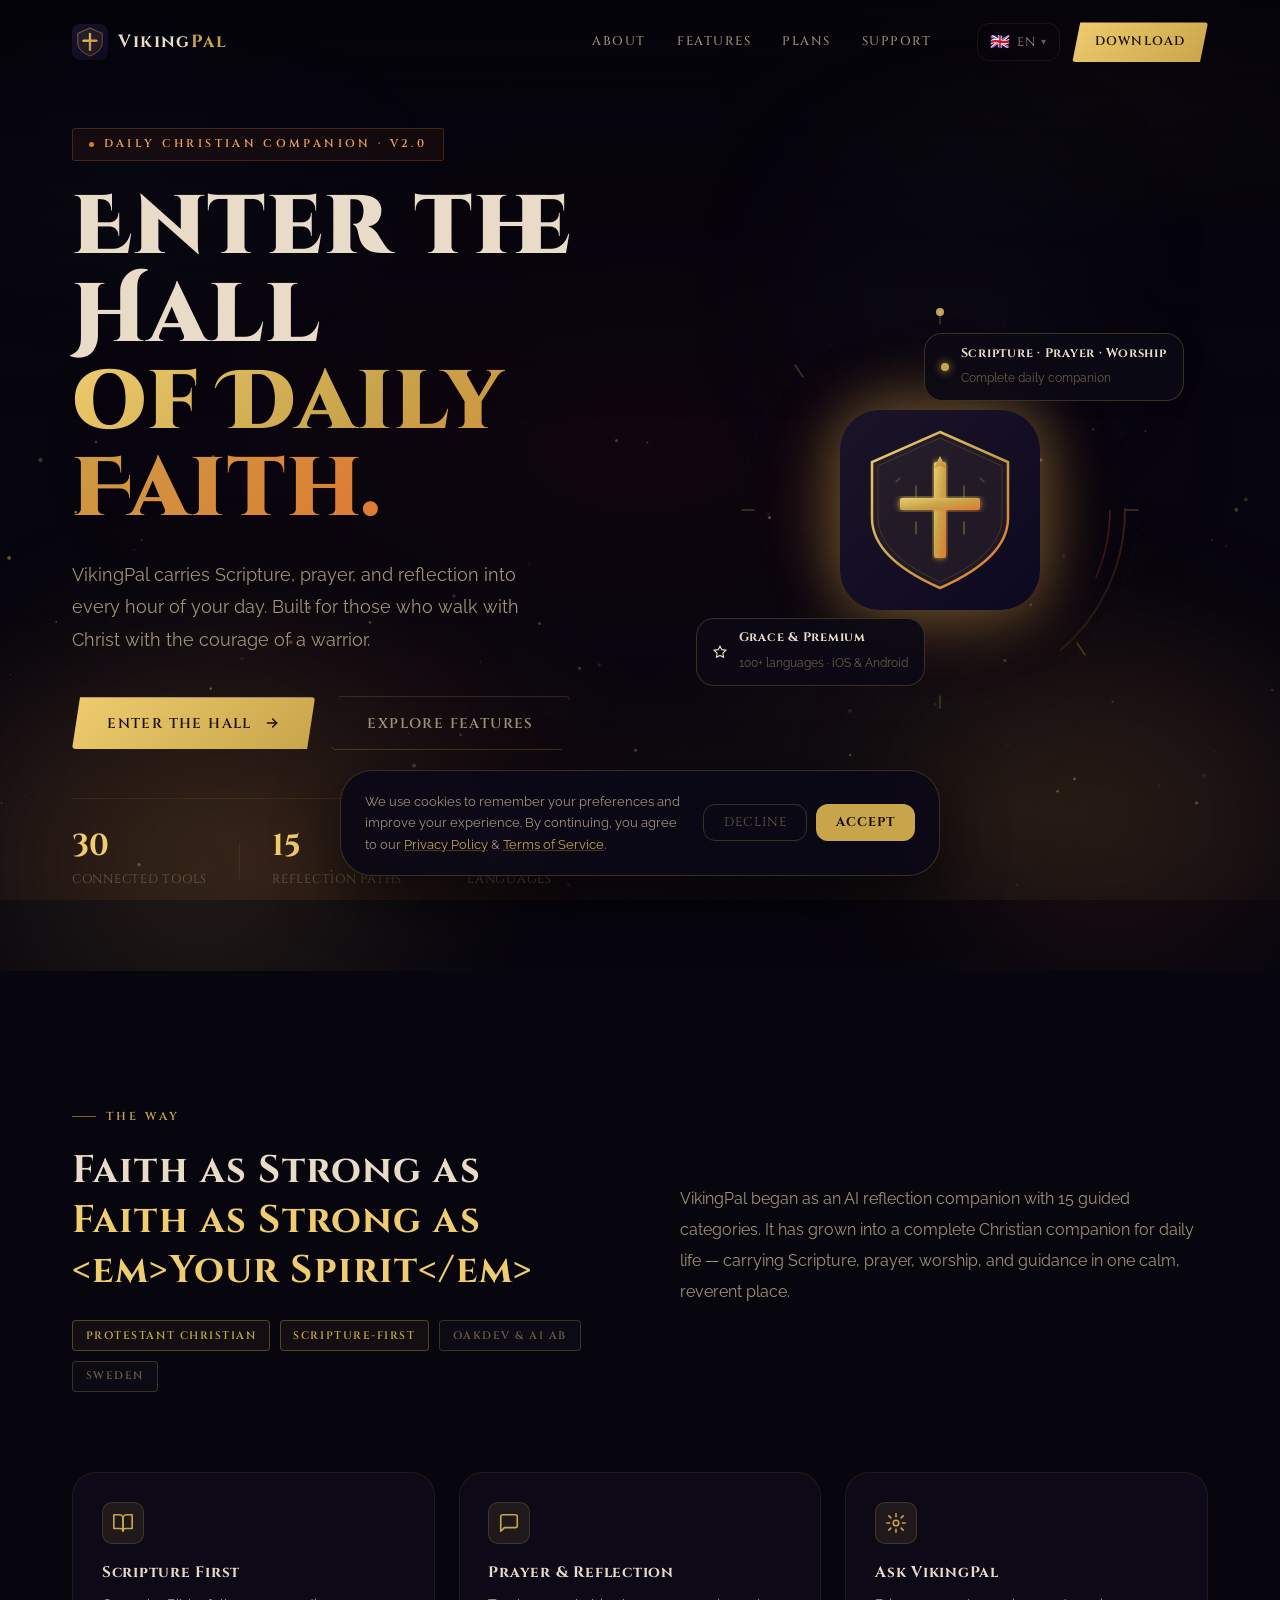
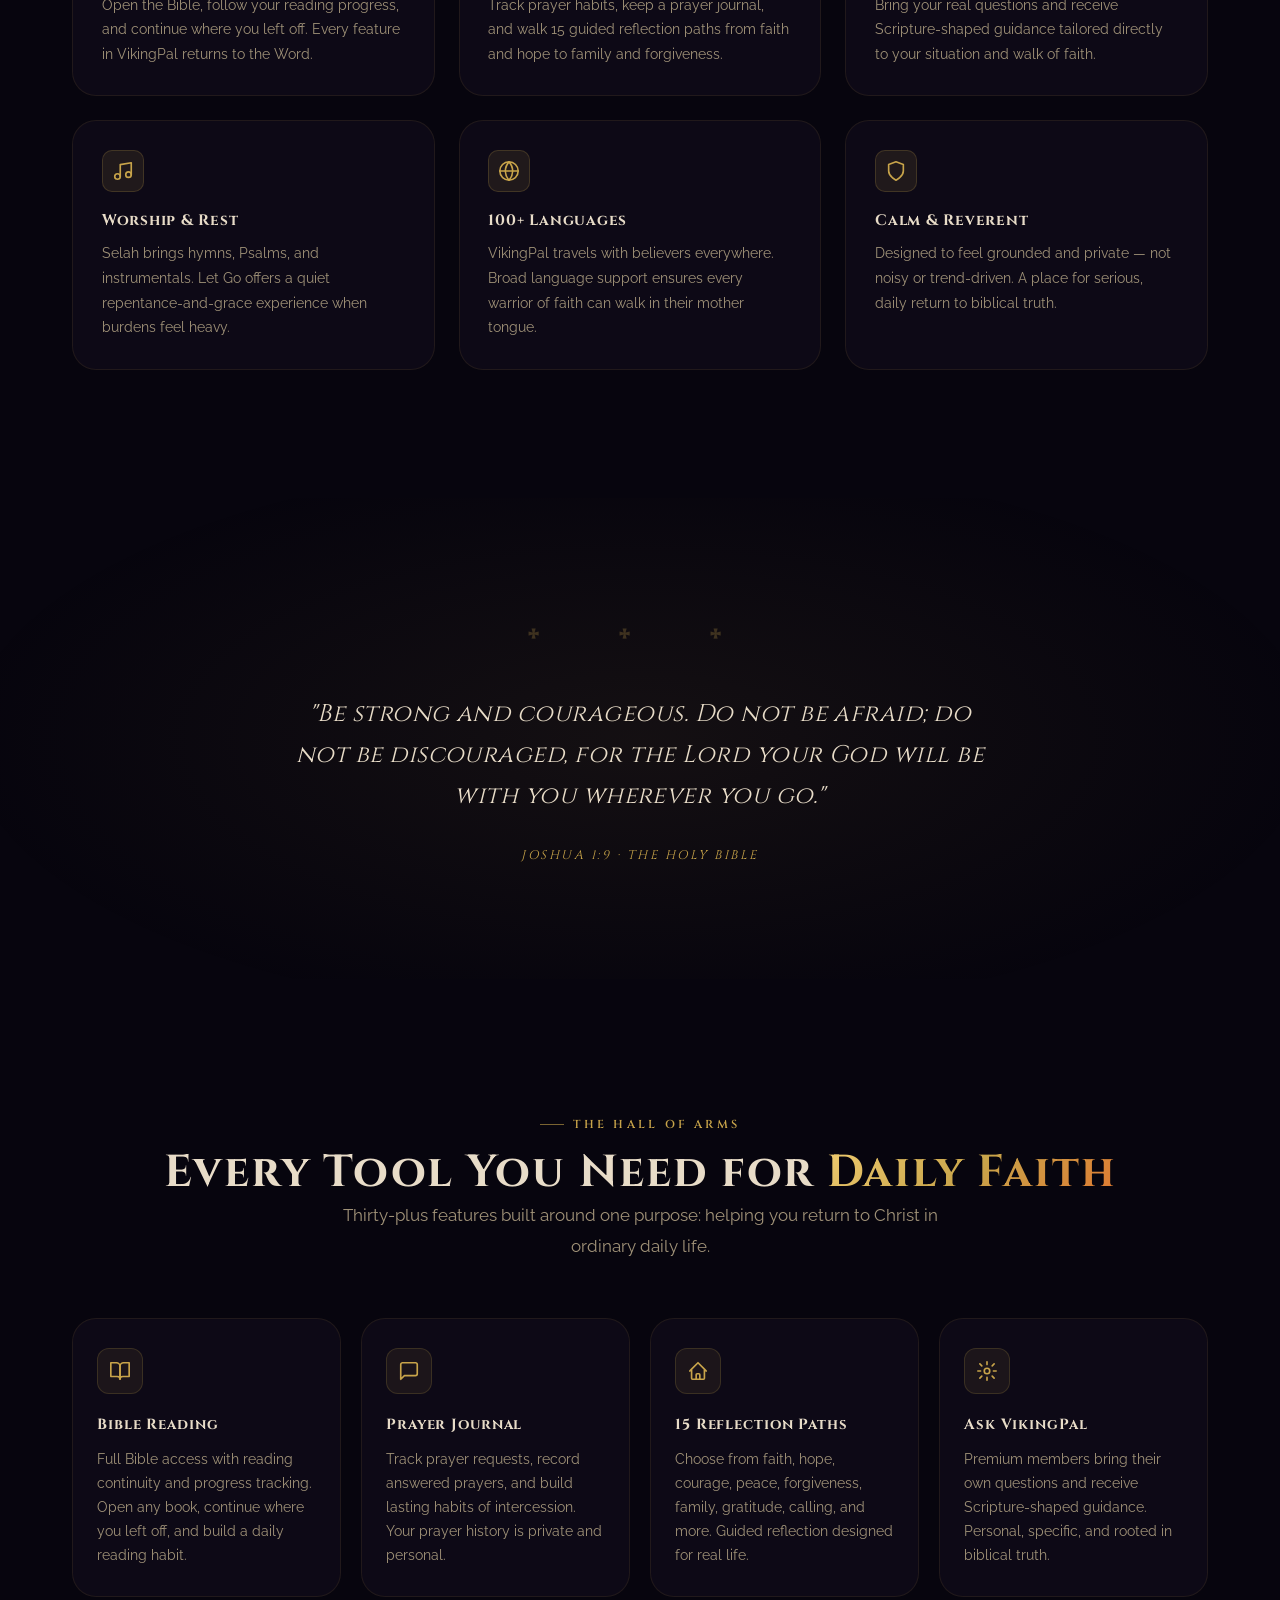
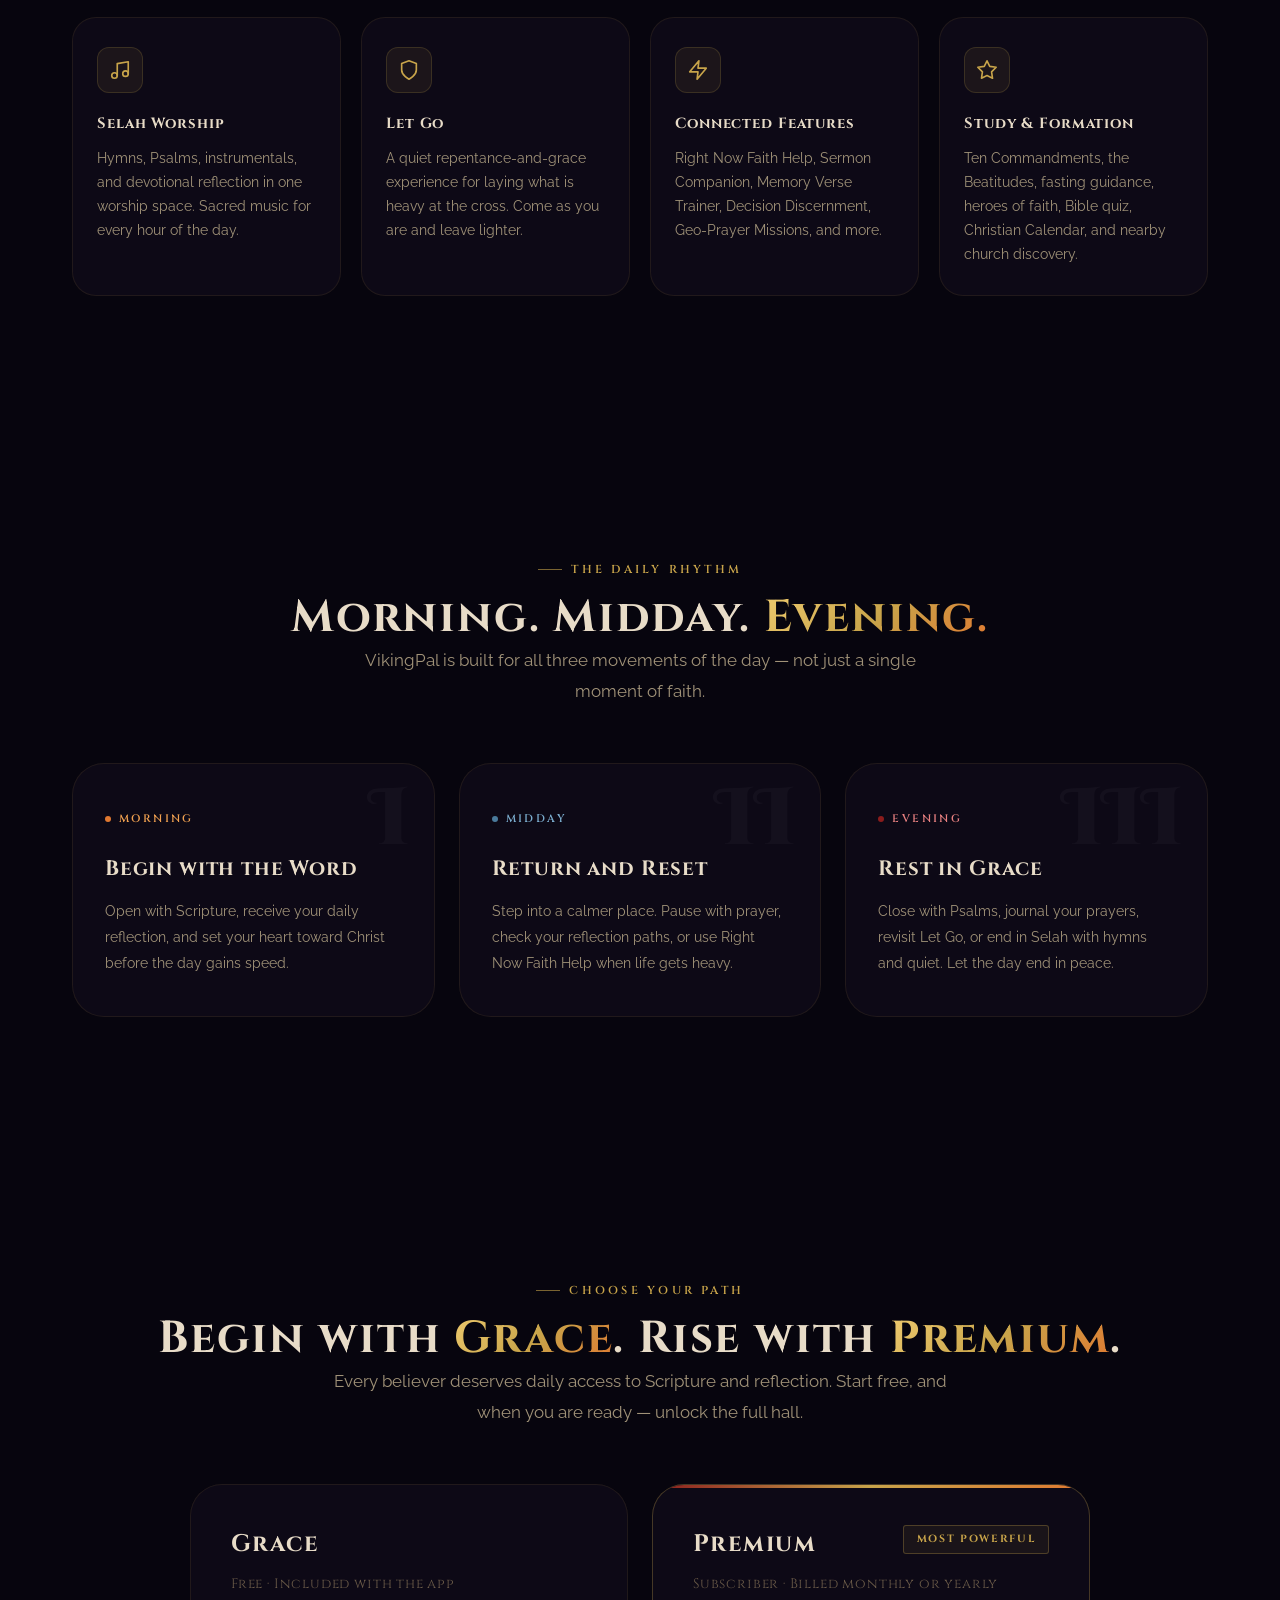
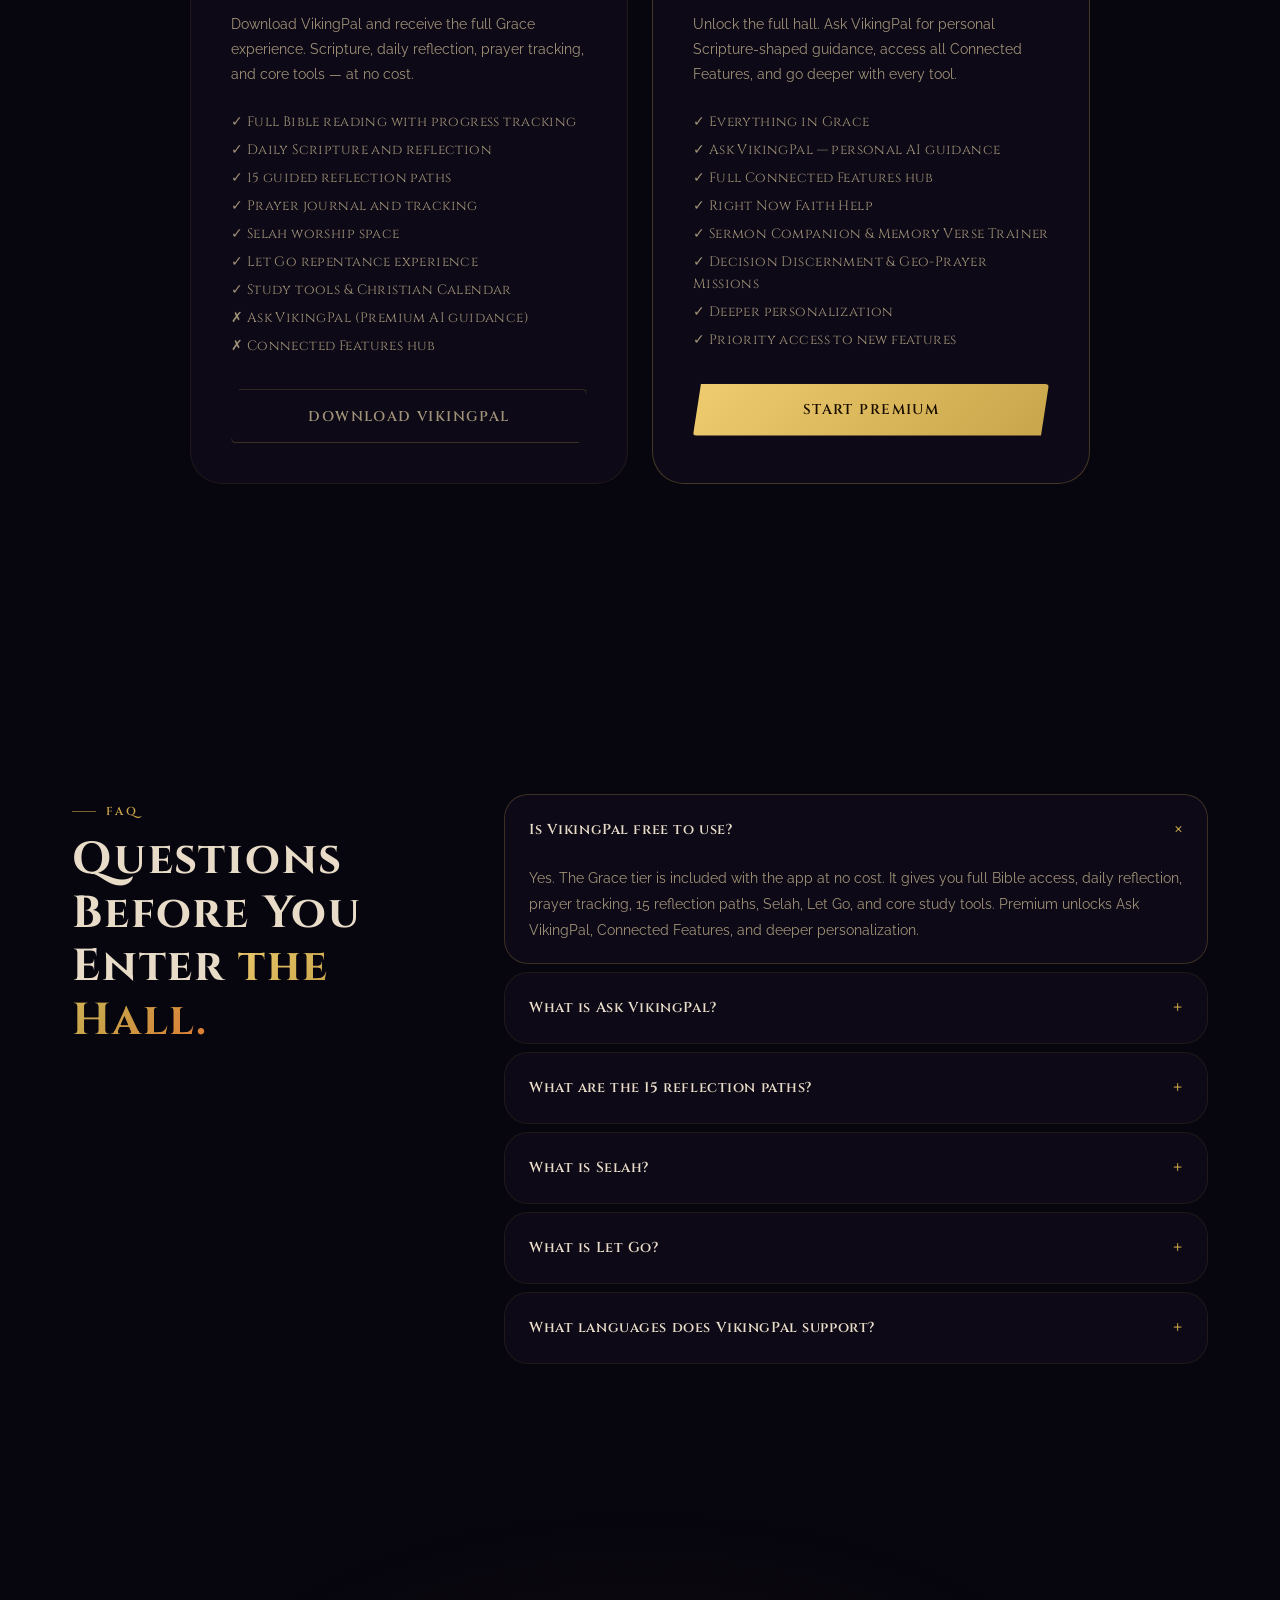
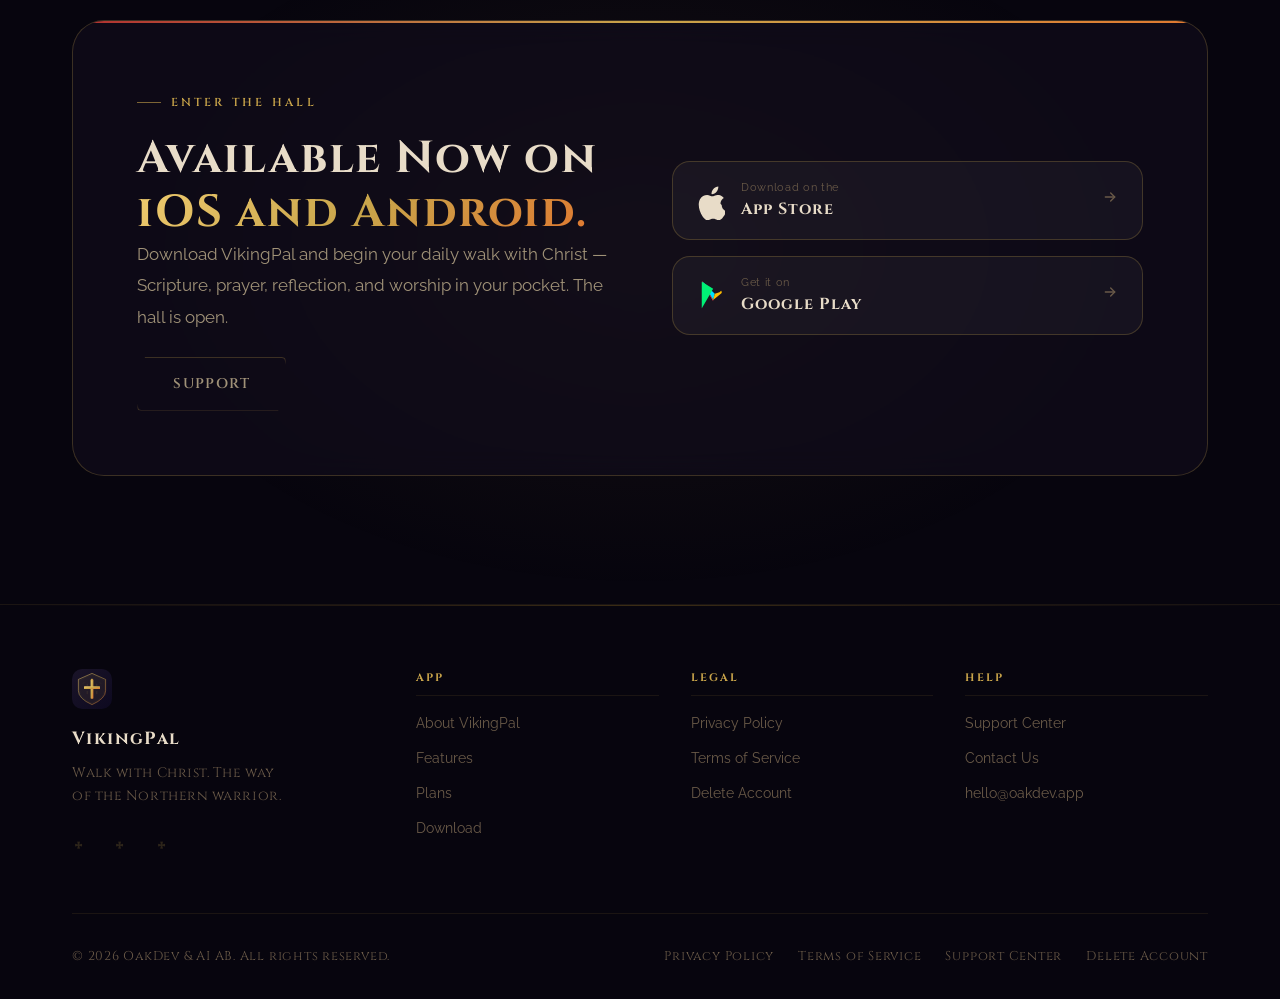
==== index.html @ b7ed5de6 "Initial VikingPal site — Norse/Valhalla Christian companion landing page Complete site with Viking/V" ====
<!DOCTYPE html>
<html lang="en">
<head>
  <meta charset="UTF-8">
  <meta name="viewport" content="width=device-width, initial-scale=1.0">
  <title>VikingPal | Daily Christian Companion</title>
  <meta name="description" content="VikingPal carries Scripture, prayer, reflection, and worship into every hour of your day. A complete Christian companion built for those who walk with Christ.">
  <meta name="theme-color" content="#07050e">
  <meta property="og:site_name" content="VikingPal">
  <meta property="og:title" content="VikingPal | Daily Christian Companion">
  <meta property="og:description" content="Enter the Hall of Daily Faith. Scripture, prayer, reflection, and worship — for every hour. Walk with Christ with the courage of a warrior.">
  <meta property="og:type" content="website">
  <meta property="og:url" content="https://vikingpal.oakdev.app/">
  <meta property="og:image" content="https://vikingpal.oakdev.app/assets/icon.svg">
  <meta name="twitter:card" content="summary_large_image">
  <meta name="twitter:title" content="VikingPal | Daily Christian Companion">
  <meta name="twitter:description" content="Enter the Hall of Daily Faith. Scripture, prayer, and warrior-strength for everyday life.">
  <link rel="canonical" href="https://vikingpal.oakdev.app/">
  <link rel="icon" type="image/svg+xml" href="/assets/icon.svg">

  <!-- Fonts -->
  <link rel="preconnect" href="https://fonts.googleapis.com">
  <link rel="preconnect" href="https://fonts.gstatic.com" crossorigin>
  <link href="https://fonts.googleapis.com/css2?family=Cinzel+Decorative:wght@400;700;900&family=Cinzel:wght@400;500;600;700&family=Raleway:wght@300;400;500;600;700&display=swap" rel="stylesheet">

  <link rel="stylesheet" href="/css/styles.css">

  <script type="application/ld+json">{"@context":"https://schema.org","@type":"MobileApplication","name":"VikingPal","url":"https://vikingpal.oakdev.app/","applicationCategory":"LifestyleApplication","operatingSystem":"iOS, Android","description":"Daily Christian companion app with Bible reading, prayer, reflection, and worship.","publisher":{"@type":"Organization","name":"OakDev & AI AB"}}</script>
</head>
<body>

  <!-- Ember canvas -->
  <canvas class="ember-canvas" id="emberCanvas" aria-hidden="true"></canvas>

  <!-- Scroll progress -->
  <div class="scroll-progress" aria-hidden="true"></div>

  <!-- ============================================================
       NAVIGATION
  ============================================================ -->
  <nav class="nav" id="nav" role="navigation" aria-label="Main">
    <div class="nav__container">
      <a href="/" class="nav__logo" aria-label="VikingPal — Home">
        <img src="/assets/icon.svg" alt="VikingPal" class="nav__logo-img">
        <span class="nav__logo-name">Viking<span>Pal</span></span>
      </a>

      <div class="nav__links" id="navLinks">
        <a href="#about"    class="nav__link" data-i18n="nav.about">About</a>
        <a href="#features" class="nav__link" data-i18n="nav.features">Features</a>
        <a href="#plans"    class="nav__link" data-i18n="nav.plans">Plans</a>
        <a href="/support"  class="nav__link" data-i18n="nav.support">Support</a>
      </div>

      <div class="nav__right">
        <!-- Language switcher (single language for now, ready to expand) -->
        <div class="nav__lang" id="langSwitcher">
          <button class="nav__lang-btn" id="langBtn" aria-haspopup="true" aria-expanded="false">
            <span class="lang-flag" id="langFlag">🇬🇧</span>
            <span class="lang-code" id="langCode">EN</span>
            <span class="lang-chevron" aria-hidden="true">▾</span>
          </button>
          <div class="nav__lang-dropdown" id="langDropdown" role="listbox" aria-label="Select language">
            <button class="nav__lang-option active" data-lang="en" role="option" aria-selected="true">
              <span class="opt-flag">🇬🇧</span>
              <span class="opt-name">English</span>
            </button>
          </div>
        </div>

        <a href="#download" class="btn btn--gold nav__cta" data-i18n="nav.download">Download</a>
        <button class="nav__hamburger" id="hamburger" aria-label="Open menu" aria-expanded="false">
          <span></span><span></span><span></span>
        </button>
      </div>
    </div>
  </nav>

  <main id="main-content">

    <!-- ═══════════════════════ HERO ═══════════════════════ -->
    <section class="hero-section" id="home">
      <div class="hero-backdrop" aria-hidden="true">
        <div class="hero-orb hero-orb--gold"></div>
        <div class="hero-orb hero-orb--ember"></div>
        <div class="hero-orb hero-orb--steel"></div>
      </div>

      <div class="container hero-grid">

        <!-- Copy -->
        <div class="hero-copy reveal">
          <div class="hero-eyebrow">
            <span class="dot" aria-hidden="true"></span>
            <span data-i18n="hero.eyebrow">Daily Christian Companion · v2.0</span>
          </div>

          <h1 class="hero-title">
            <span data-i18n="hero.title_1">Enter the Hall</span><br>
            <span class="text-gradient" data-i18n="hero.title_2">of Daily Faith.</span>
          </h1>

          <p class="hero-desc" data-i18n="hero.desc">
            VikingPal carries Scripture, prayer, and reflection into every hour of your day. Built for those who walk with Christ with the courage of a warrior.
          </p>

          <div class="hero-actions">
            <a href="#download" class="btn btn--gold">
              <span data-i18n="hero.cta_primary">Enter the Hall</span>
              <svg width="16" height="16" viewBox="0 0 24 24" fill="none" stroke="currentColor" stroke-width="2.2" stroke-linecap="round" stroke-linejoin="round" aria-hidden="true"><path d="M5 12h14"/><path d="m13 6 6 6-6 6"/></svg>
            </a>
            <a href="#features" class="btn btn--outline" data-i18n="hero.cta_secondary">Explore Features</a>
          </div>

          <div class="hero-proof">
            <div class="hero-proof-item">
              <strong data-count="30">30+</strong>
              <span data-i18n="hero.stat_features_label">Connected tools</span>
            </div>
            <div class="hero-proof-divider" aria-hidden="true"></div>
            <div class="hero-proof-item">
              <strong data-count="15">15</strong>
              <span data-i18n="hero.stat_categories_label">Reflection paths</span>
            </div>
            <div class="hero-proof-divider" aria-hidden="true"></div>
            <div class="hero-proof-item">
              <strong>100+</strong>
              <span data-i18n="hero.stat_languages_label">Languages</span>
            </div>
          </div>
        </div>

        <!-- Visual -->
        <div class="hero-visual" aria-hidden="true">
          <div class="hero-shield-wrap">
            <svg class="hero-shield-ring" viewBox="0 0 420 420">
              <defs>
                <linearGradient id="ringGold" x1="0%" y1="0%" x2="100%" y2="100%">
                  <stop offset="0%" stop-color="#f0cc70" stop-opacity="0.85"/>
                  <stop offset="50%" stop-color="#c8a44a" stop-opacity="0.45"/>
                  <stop offset="100%" stop-color="#e07830" stop-opacity="0"/>
                </linearGradient>
                <linearGradient id="ringRed" x1="100%" y1="0%" x2="0%" y2="100%">
                  <stop offset="0%" stop-color="#c84040" stop-opacity="0.7"/>
                  <stop offset="50%" stop-color="#8b1c1c" stop-opacity="0.2"/>
                  <stop offset="100%" stop-color="#8b1c1c" stop-opacity="0"/>
                </linearGradient>
              </defs>
              <!-- Outer dashed ring -->
              <circle cx="210" cy="210" r="198" fill="none" stroke="rgba(255,255,255,0.04)" stroke-width="1" stroke-dasharray="3 9"/>
              <!-- Spinning gold arc -->
              <circle cx="210" cy="210" r="185" fill="none" stroke="url(#ringGold)" stroke-width="2" stroke-dasharray="160 1000"/>
              <!-- Counter-spinning red arc -->
              <circle cx="210" cy="210" r="170" fill="none" stroke="url(#ringRed)" stroke-width="1.5" stroke-dasharray="70 1000"/>
              <!-- Rune tick marks -->
              <g stroke="rgba(200,164,74,0.30)" stroke-width="1.5" stroke-linecap="round">
                <line x1="210" y1="12" x2="210" y2="24"/>
                <line x1="408" y1="210" x2="396" y2="210"/>
                <line x1="210" y1="408" x2="210" y2="396"/>
                <line x1="12" y1="210" x2="24" y2="210"/>
                <line x1="356" y1="65" x2="348" y2="77"/>
                <line x1="355" y1="355" x2="347" y2="343"/>
                <line x1="65" y1="65" x2="73" y2="77"/>
                <line x1="65" y1="355" x2="73" y2="343"/>
              </g>
              <!-- Dot at top -->
              <circle cx="210" cy="12" r="4" fill="#f0cc70" opacity="0.8"/>
            </svg>

            <div class="hero-shield-glow" aria-hidden="true"></div>

            <!-- Central icon -->
            <img src="/assets/icon.svg" alt="VikingPal shield" class="hero-icon-svg">

            <!-- Floating tags -->
            <div class="hero-tag hero-tag--top">
              <span class="hero-tag-dot" aria-hidden="true"></span>
              <div>
                <strong>Scripture · Prayer · Worship</strong>
                <span>Complete daily companion</span>
              </div>
            </div>

            <div class="hero-tag hero-tag--bottom">
              <svg width="14" height="14" viewBox="0 0 24 24" fill="none" stroke="currentColor" stroke-width="2" stroke-linecap="round" aria-hidden="true"><path d="M12 2l3 6 7 1-5 5 1 7-6-3-6 3 1-7-5-5 7-1z"/></svg>
              <div>
                <strong>Grace &amp; Premium</strong>
                <span>100+ languages · iOS &amp; Android</span>
              </div>
            </div>
          </div>
        </div>

      </div>
    </section>

    <!-- ═══════════════════════ ABOUT ═══════════════════════ -->
    <section class="about-section" id="about">
      <div class="container">
        <div class="about-intro">
          <div class="reveal">
            <div class="eyebrow" data-i18n="about.eyebrow">The Way</div>
            <h2 class="about-tagline">
              Faith as Strong as<br>
              <em data-i18n="about.title">Your Spirit</em>
            </h2>
            <div class="about-badges">
              <span class="badge badge--gold">Protestant Christian</span>
              <span class="badge badge--gold">Scripture-first</span>
              <span class="badge">OakDev &amp; AI AB</span>
              <span class="badge">Sweden</span>
            </div>
          </div>
          <div class="reveal" data-delay="150">
            <p class="about-desc" data-i18n="about.subtitle">
              VikingPal began as an AI reflection companion with 15 guided categories. It has grown into a complete Christian companion for daily life — carrying Scripture, prayer, worship, and guidance in one calm, reverent place.
            </p>
          </div>
        </div>

        <div class="about-feature-grid">
          <div class="about-feature-card reveal" data-delay="0">
            <div class="about-feature-card__icon">
              <svg width="22" height="22" viewBox="0 0 24 24" fill="none" stroke="currentColor" stroke-width="1.8" stroke-linecap="round" stroke-linejoin="round" aria-hidden="true"><path d="M2 3h6a4 4 0 0 1 4 4v14a3 3 0 0 0-3-3H2z"/><path d="M22 3h-6a4 4 0 0 0-4 4v14a3 3 0 0 1 3-3h7z"/></svg>
            </div>
            <div class="about-feature-card__title" data-i18n="about.f1_title">Scripture First</div>
            <p class="about-feature-card__text" data-i18n="about.f1_text">Open the Bible, follow your reading progress, and continue where you left off. Every feature in VikingPal returns to the Word.</p>
          </div>

          <div class="about-feature-card reveal" data-delay="100">
            <div class="about-feature-card__icon">
              <svg width="22" height="22" viewBox="0 0 24 24" fill="none" stroke="currentColor" stroke-width="1.8" stroke-linecap="round" stroke-linejoin="round" aria-hidden="true"><path d="M21 15a2 2 0 0 1-2 2H7l-4 4V5a2 2 0 0 1 2-2h14a2 2 0 0 1 2 2z"/></svg>
            </div>
            <div class="about-feature-card__title" data-i18n="about.f2_title">Prayer &amp; Reflection</div>
            <p class="about-feature-card__text" data-i18n="about.f2_text">Track prayer habits, keep a prayer journal, and walk 15 guided reflection paths from faith and hope to family and forgiveness.</p>
          </div>

          <div class="about-feature-card reveal" data-delay="200">
            <div class="about-feature-card__icon">
              <svg width="22" height="22" viewBox="0 0 24 24" fill="none" stroke="currentColor" stroke-width="1.8" stroke-linecap="round" stroke-linejoin="round" aria-hidden="true"><circle cx="12" cy="12" r="3"/><path d="M12 2v3M12 19v3M4.22 4.22l2.12 2.12M17.66 17.66l2.12 2.12M2 12h3M19 12h3M4.22 19.78l2.12-2.12M17.66 6.34l2.12-2.12"/></svg>
            </div>
            <div class="about-feature-card__title" data-i18n="about.f3_title">Ask VikingPal</div>
            <p class="about-feature-card__text" data-i18n="about.f3_text">Bring your real questions and receive Scripture-shaped guidance tailored directly to your situation and walk of faith.</p>
          </div>

          <div class="about-feature-card reveal" data-delay="100">
            <div class="about-feature-card__icon">
              <svg width="22" height="22" viewBox="0 0 24 24" fill="none" stroke="currentColor" stroke-width="1.8" stroke-linecap="round" stroke-linejoin="round" aria-hidden="true"><path d="M9 18V5l12-2v13"/><circle cx="6" cy="18" r="3"/><circle cx="18" cy="16" r="3"/></svg>
            </div>
            <div class="about-feature-card__title" data-i18n="about.f4_title">Worship &amp; Rest</div>
            <p class="about-feature-card__text" data-i18n="about.f4_text">Selah brings hymns, Psalms, and instrumentals. Let Go offers a quiet repentance-and-grace experience when burdens feel heavy.</p>
          </div>

          <div class="about-feature-card reveal" data-delay="200">
            <div class="about-feature-card__icon">
              <svg width="22" height="22" viewBox="0 0 24 24" fill="none" stroke="currentColor" stroke-width="1.8" stroke-linecap="round" stroke-linejoin="round" aria-hidden="true"><circle cx="12" cy="12" r="10"/><line x1="2" y1="12" x2="22" y2="12"/><path d="M12 2a15.3 15.3 0 0 1 4 10 15.3 15.3 0 0 1-4 10 15.3 15.3 0 0 1-4-10 15.3 15.3 0 0 1 4-10z"/></svg>
            </div>
            <div class="about-feature-card__title" data-i18n="about.f5_title">100+ Languages</div>
            <p class="about-feature-card__text" data-i18n="about.f5_text">VikingPal travels with believers everywhere. Broad language support ensures every warrior of faith can walk in their mother tongue.</p>
          </div>

          <div class="about-feature-card reveal" data-delay="300">
            <div class="about-feature-card__icon">
              <svg width="22" height="22" viewBox="0 0 24 24" fill="none" stroke="currentColor" stroke-width="1.8" stroke-linecap="round" stroke-linejoin="round" aria-hidden="true"><path d="M12 22s8-4 8-10V5l-8-3-8 3v7c0 6 8 10 8 10z"/></svg>
            </div>
            <div class="about-feature-card__title" data-i18n="about.f6_title">Calm &amp; Reverent</div>
            <p class="about-feature-card__text" data-i18n="about.f6_text">Designed to feel grounded and private — not noisy or trend-driven. A place for serious, daily return to biblical truth.</p>
          </div>
        </div>
      </div>
    </section>

    <!-- ═══════════════════════ VERSE ═══════════════════════ -->
    <section class="verse-section" aria-label="Scripture verse">
      <div class="verse-inner reveal">
        <span class="verse-ornament" aria-hidden="true">᛭ ᛭ ᛭</span>
        <blockquote class="verse-text" data-i18n="verse.text">
          "Be strong and courageous. Do not be afraid; do not be discouraged, for the Lord your God will be with you wherever you go."
        </blockquote>
        <cite class="verse-cite" data-i18n="verse.cite">Joshua 1:9 · The Holy Bible</cite>
      </div>
    </section>

    <!-- ═══════════════════════ FEATURES ═══════════════════════ -->
    <section id="features">
      <div class="container">
        <div class="section-heading is-centered reveal">
          <div class="eyebrow" data-i18n="features.eyebrow">The Hall of Arms</div>
          <h2 class="section-title" data-i18n-html="features.title">Every Tool You Need for <em>Daily Faith</em></h2>
          <p class="section-copy" data-i18n="features.subtitle">Thirty-plus features built around one purpose: helping you return to Christ in ordinary daily life.</p>
        </div>

        <div class="feature-grid">
          <article class="feature-card reveal" data-delay="0">
            <div class="feature-icon-wrap" aria-hidden="true">
              <svg width="22" height="22" viewBox="0 0 24 24" fill="none" stroke="currentColor" stroke-width="1.8" stroke-linecap="round" stroke-linejoin="round"><path d="M2 3h6a4 4 0 0 1 4 4v14a3 3 0 0 0-3-3H2z"/><path d="M22 3h-6a4 4 0 0 0-4 4v14a3 3 0 0 1 3-3h7z"/></svg>
            </div>
            <h3 class="feature-title" data-i18n="features.bible_title">Bible Reading</h3>
            <p class="feature-copy" data-i18n="features.bible_text">Full Bible access with reading continuity and progress tracking. Open any book, continue where you left off, and build a daily reading habit.</p>
          </article>

          <article class="feature-card reveal" data-delay="100">
            <div class="feature-icon-wrap" aria-hidden="true">
              <svg width="22" height="22" viewBox="0 0 24 24" fill="none" stroke="currentColor" stroke-width="1.8" stroke-linecap="round" stroke-linejoin="round"><path d="M21 15a2 2 0 0 1-2 2H7l-4 4V5a2 2 0 0 1 2-2h14a2 2 0 0 1 2 2z"/></svg>
            </div>
            <h3 class="feature-title" data-i18n="features.prayer_title">Prayer Journal</h3>
            <p class="feature-copy" data-i18n="features.prayer_text">Track prayer requests, record answered prayers, and build lasting habits of intercession. Your prayer history is private and personal.</p>
          </article>

          <article class="feature-card reveal" data-delay="200">
            <div class="feature-icon-wrap" aria-hidden="true">
              <svg width="22" height="22" viewBox="0 0 24 24" fill="none" stroke="currentColor" stroke-width="1.8" stroke-linecap="round" stroke-linejoin="round"><path d="M3 12l2-2m0 0l7-7 7 7M5 10v10a1 1 0 001 1h3m10-11l2 2m-2-2v10a1 1 0 01-1 1h-3m-6 0a1 1 0 001-1v-4a1 1 0 011-1h2a1 1 0 011 1v4a1 1 0 001 1m-6 0h6"/></svg>
            </div>
            <h3 class="feature-title" data-i18n="features.reflection_title">15 Reflection Paths</h3>
            <p class="feature-copy" data-i18n="features.reflection_text">Choose from faith, hope, courage, peace, forgiveness, family, gratitude, calling, and more. Guided reflection designed for real life.</p>
          </article>

          <article class="feature-card reveal" data-delay="300">
            <div class="feature-icon-wrap" aria-hidden="true">
              <svg width="22" height="22" viewBox="0 0 24 24" fill="none" stroke="currentColor" stroke-width="1.8" stroke-linecap="round" stroke-linejoin="round"><circle cx="12" cy="12" r="3"/><path d="M12 2v3M12 19v3M4.22 4.22l2.12 2.12M17.66 17.66l2.12 2.12M2 12h3M19 12h3M4.22 19.78l2.12-2.12M17.66 6.34l2.12-2.12"/></svg>
            </div>
            <h3 class="feature-title" data-i18n="features.ask_title">Ask VikingPal</h3>
            <p class="feature-copy" data-i18n="features.ask_text">Premium members bring their own questions and receive Scripture-shaped guidance. Personal, specific, and rooted in biblical truth.</p>
          </article>

          <article class="feature-card reveal" data-delay="0">
            <div class="feature-icon-wrap" aria-hidden="true">
              <svg width="22" height="22" viewBox="0 0 24 24" fill="none" stroke="currentColor" stroke-width="1.8" stroke-linecap="round" stroke-linejoin="round"><path d="M9 18V5l12-2v13"/><circle cx="6" cy="18" r="3"/><circle cx="18" cy="16" r="3"/></svg>
            </div>
            <h3 class="feature-title" data-i18n="features.selah_title">Selah Worship</h3>
            <p class="feature-copy" data-i18n="features.selah_text">Hymns, Psalms, instrumentals, and devotional reflection in one worship space. Sacred music for every hour of the day.</p>
          </article>

          <article class="feature-card reveal" data-delay="100">
            <div class="feature-icon-wrap" aria-hidden="true">
              <svg width="22" height="22" viewBox="0 0 24 24" fill="none" stroke="currentColor" stroke-width="1.8" stroke-linecap="round" stroke-linejoin="round"><path d="M12 22s8-4 8-10V5l-8-3-8 3v7c0 6 8 10 8 10z"/></svg>
            </div>
            <h3 class="feature-title" data-i18n="features.letgo_title">Let Go</h3>
            <p class="feature-copy" data-i18n="features.letgo_text">A quiet repentance-and-grace experience for laying what is heavy at the cross. Come as you are and leave lighter.</p>
          </article>

          <article class="feature-card reveal" data-delay="200">
            <div class="feature-icon-wrap" aria-hidden="true">
              <svg width="22" height="22" viewBox="0 0 24 24" fill="none" stroke="currentColor" stroke-width="1.8" stroke-linecap="round" stroke-linejoin="round"><path d="M13 2L3 14h9l-1 8 10-12h-9l1-8z"/></svg>
            </div>
            <h3 class="feature-title" data-i18n="features.connected_title">Connected Features</h3>
            <p class="feature-copy" data-i18n="features.connected_text">Right Now Faith Help, Sermon Companion, Memory Verse Trainer, Decision Discernment, Geo-Prayer Missions, and more.</p>
          </article>

          <article class="feature-card reveal" data-delay="300">
            <div class="feature-icon-wrap" aria-hidden="true">
              <svg width="22" height="22" viewBox="0 0 24 24" fill="none" stroke="currentColor" stroke-width="1.8" stroke-linecap="round" stroke-linejoin="round"><path d="M12 2l3 6 7 1-5 5 1 7-6-3-6 3 1-7-5-5 7-1z"/></svg>
            </div>
            <h3 class="feature-title" data-i18n="features.study_title">Study &amp; Formation</h3>
            <p class="feature-copy" data-i18n="features.study_text">Ten Commandments, the Beatitudes, fasting guidance, heroes of faith, Bible quiz, Christian Calendar, and nearby church discovery.</p>
          </article>
        </div>
      </div>
    </section>

    <!-- ═══════════════════════ DAILY JOURNEY ═══════════════════════ -->
    <section id="journey">
      <div class="container">
        <div class="section-heading is-centered reveal">
          <div class="eyebrow" data-i18n="journey.eyebrow">The Daily Rhythm</div>
          <h2 class="section-title" data-i18n-html="journey.title">Morning. Midday. <em>Evening.</em></h2>
          <p class="section-copy" data-i18n="journey.subtitle">VikingPal is built for all three movements of the day — not just a single moment of faith.</p>
        </div>

        <div class="journey-grid">
          <article class="journey-card journey-card--morning reveal" data-delay="0">
            <div class="journey-num" aria-hidden="true">I</div>
            <div class="journey-label">
              <span class="journey-label-dot" aria-hidden="true"></span>
              <span data-i18n="journey.morning_label">Morning</span>
            </div>
            <h3 class="journey-title" data-i18n="journey.morning_title">Begin with the Word</h3>
            <p class="journey-text" data-i18n="journey.morning_text">Open with Scripture, receive your daily reflection, and set your heart toward Christ before the day gains speed.</p>
          </article>

          <article class="journey-card journey-card--midday reveal" data-delay="150">
            <div class="journey-num" aria-hidden="true">II</div>
            <div class="journey-label">
              <span class="journey-label-dot" aria-hidden="true"></span>
              <span data-i18n="journey.midday_label">Midday</span>
            </div>
            <h3 class="journey-title" data-i18n="journey.midday_title">Return and Reset</h3>
            <p class="journey-text" data-i18n="journey.midday_text">Step into a calmer place. Pause with prayer, check your reflection paths, or use Right Now Faith Help when life gets heavy.</p>
          </article>

          <article class="journey-card journey-card--evening reveal" data-delay="300">
            <div class="journey-num" aria-hidden="true">III</div>
            <div class="journey-label">
              <span class="journey-label-dot" aria-hidden="true"></span>
              <span data-i18n="journey.evening_label">Evening</span>
            </div>
            <h3 class="journey-title" data-i18n="journey.evening_title">Rest in Grace</h3>
            <p class="journey-text" data-i18n="journey.evening_text">Close with Psalms, journal your prayers, revisit Let Go, or end in Selah with hymns and quiet. Let the day end in peace.</p>
          </article>
        </div>
      </div>
    </section>

    <!-- ═══════════════════════ PLANS ═══════════════════════ -->
    <section id="plans">
      <div class="container">
        <div class="section-heading is-centered reveal">
          <div class="eyebrow" data-i18n="plans.eyebrow">Choose Your Path</div>
          <h2 class="section-title" data-i18n-html="plans.title">Begin with <em>Grace</em>. Rise with <em>Premium</em>.</h2>
          <p class="section-copy" data-i18n="plans.subtitle">Every believer deserves daily access to Scripture and reflection. Start free, and when you are ready — unlock the full hall.</p>
        </div>

        <div class="plans-grid reveal">
          <!-- Grace (free) -->
          <article class="plan-card">
            <div class="plan-card-header">
              <h3 class="card-title" data-i18n="plans.grace_tier">Grace</h3>
            </div>
            <p class="plan-price" data-i18n="plans.grace_price">Free · Included with the app</p>
            <p class="card-copy" data-i18n="plans.grace_desc">Download VikingPal and receive the full Grace experience. Scripture, daily reflection, prayer tracking, and core tools — at no cost.</p>
            <ul class="plan-list">
              <li data-i18n="plans.grace_f1">✓   Full Bible reading with progress tracking</li>
              <li data-i18n="plans.grace_f2">✓   Daily Scripture and reflection</li>
              <li data-i18n="plans.grace_f3">✓   15 guided reflection paths</li>
              <li data-i18n="plans.grace_f4">✓   Prayer journal and tracking</li>
              <li data-i18n="plans.grace_f5">✓   Selah worship space</li>
              <li data-i18n="plans.grace_f6">✓   Let Go repentance experience</li>
              <li data-i18n="plans.grace_f7">✓   Study tools &amp; Christian Calendar</li>
              <li data-i18n="plans.grace_f8">✗   Ask VikingPal (Premium AI guidance)</li>
              <li data-i18n="plans.grace_f9">✗   Connected Features hub</li>
            </ul>
            <div class="plans-actions">
              <a href="#download" class="btn btn--outline" style="width:100%; justify-content: center;" data-i18n="plans.grace_btn">Download VikingPal</a>
            </div>
          </article>

          <!-- Premium -->
          <article class="plan-card plan-card--featured">
            <div class="plan-card-header">
              <h3 class="card-title" data-i18n="plans.premium_tier">Premium</h3>
              <span class="plan-tag" data-i18n="plans.premium_badge">Most Powerful</span>
            </div>
            <p class="plan-price" data-i18n="plans.premium_price">Subscriber · Billed monthly or yearly</p>
            <p class="card-copy" data-i18n="plans.premium_desc">Unlock the full hall. Ask VikingPal for personal Scripture-shaped guidance, access all Connected Features, and go deeper with every tool.</p>
            <ul class="plan-list">
              <li data-i18n="plans.premium_f1">✓   Everything in Grace</li>
              <li data-i18n="plans.premium_f2">✓   Ask VikingPal — personal AI guidance</li>
              <li data-i18n="plans.premium_f3">✓   Full Connected Features hub</li>
              <li data-i18n="plans.premium_f4">✓   Right Now Faith Help</li>
              <li data-i18n="plans.premium_f5">✓   Sermon Companion &amp; Memory Verse Trainer</li>
              <li data-i18n="plans.premium_f6">✓   Decision Discernment &amp; Geo-Prayer Missions</li>
              <li data-i18n="plans.premium_f7">✓   Deeper personalization</li>
              <li data-i18n="plans.premium_f8">✓   Priority access to new features</li>
            </ul>
            <div class="plans-actions">
              <a href="#download" class="btn btn--gold" style="width:100%; justify-content: center;" data-i18n="plans.premium_btn">Start Premium</a>
            </div>
          </article>
        </div>

        <p class="plan-note reveal" data-i18n="plans.note">✦   Grace keeps the core experience accessible to every believer. Premium unlocks personal guidance and connected depth.</p>
      </div>
    </section>

    <!-- ═══════════════════════ FAQ ═══════════════════════ -->
    <section id="faq">
      <div class="container faq-layout">
        <div class="section-heading reveal">
          <div class="eyebrow" data-i18n="faq.eyebrow">FAQ</div>
          <h2 class="section-title" data-i18n-html="faq.title">Questions Before You Enter <em>the Hall.</em></h2>
        </div>

        <div class="faq-list reveal">
          <details class="faq-item" open>
            <summary data-i18n="faq.q1">Is VikingPal free to use?</summary>
            <p data-i18n="faq.a1">Yes. The Grace tier is included with the app at no cost. It gives you full Bible access, daily reflection, prayer tracking, 15 reflection paths, Selah, Let Go, and core study tools. Premium unlocks Ask VikingPal, Connected Features, and deeper personalization.</p>
          </details>

          <details class="faq-item">
            <summary data-i18n="faq.q2">What is Ask VikingPal?</summary>
            <p data-i18n="faq.a2">Ask VikingPal is a Premium AI guidance feature. Bring your real questions — struggles, decisions, doubts, or praise — and receive answers shaped by Scripture and Christian conviction, crafted personally for your situation.</p>
          </details>

          <details class="faq-item">
            <summary data-i18n="faq.q3">What are the 15 reflection paths?</summary>
            <p data-i18n="faq.a3">Daily guidance, faith and trust, prayer reflection, patience and hope, forgiveness, mercy and compassion, faith and strength, grateful heart, life purpose, family, inner peace, wisdom, good character, resisting temptation, and evening rest.</p>
          </details>

          <details class="faq-item">
            <summary data-i18n="faq.q4">What is Selah?</summary>
            <p data-i18n="faq.a4">Selah is VikingPal's worship space — bringing hymns, Psalms, instrumentals, and devotional reflection into one calm area. It's designed for morning worship, midday rest, or evening quiet before God.</p>
          </details>

          <details class="faq-item">
            <summary data-i18n="faq.q5">What is Let Go?</summary>
            <p data-i18n="faq.a5">Let Go is a quiet repentance-and-grace experience. When something is weighing on you — guilt, failure, heavy burden — Let Go walks you through laying it at the cross and receiving grace. It is one of the most personal features in the app.</p>
          </details>

          <details class="faq-item">
            <summary data-i18n="faq.q6">What languages does VikingPal support?</summary>
            <p data-i18n="faq.a6">VikingPal supports more than 100 locale options. The app is built to travel with believers in many different settings, cultures, and languages while remaining clearly rooted in Protestant Christian conviction.</p>
          </details>
        </div>
      </div>
    </section>

    <!-- ═══════════════════════ DOWNLOAD ═══════════════════════ -->
    <section id="download" class="download-section">
      <div class="download-glow" aria-hidden="true"></div>
      <div class="container">
        <article class="download-panel panel reveal">
          <div class="download-copy">
            <div class="eyebrow" data-i18n="download.eyebrow">Enter the Hall</div>
            <h2 class="section-title" data-i18n-html="download.title">Available Now on<br><em>iOS and Android.</em></h2>
            <p class="section-copy" data-i18n="download.desc">Download VikingPal and begin your daily walk with Christ — Scripture, prayer, reflection, and worship in your pocket. The hall is open.</p>
            <div style="margin-top: 1.5rem;">
              <a href="/support" class="btn btn--outline" data-i18n="nav.support">Support Center</a>
            </div>
          </div>

          <div class="download-stores" aria-label="Download VikingPal">
            <!-- App Store -->
            <a href="#" class="mega-store-btn mega-store-btn--apple" aria-label="Download VikingPal on the App Store">
              <span class="mega-store-btn__icon" aria-hidden="true">
                <svg viewBox="0 0 24 29" xmlns="http://www.w3.org/2000/svg" fill="currentColor">
                  <path d="M20.15 15.28c-.03-3.32 2.72-4.92 2.85-5-1.56-2.28-3.99-2.59-4.86-2.63-2.07-.21-4.03 1.22-5.08 1.22-1.04 0-2.66-1.19-4.37-1.16C6.3 7.75 3.96 9.04 2.71 11.18c-2.55 4.42-.65 10.96 1.83 14.54 1.22 1.75 2.67 3.72 4.57 3.65 1.84-.07 2.53-1.19 4.75-1.19s2.84 1.19 4.77 1.15c1.97-.04 3.22-1.78 4.42-3.55 1.41-2.02 1.98-3.99 2.01-4.09-.04-.02-3.88-1.49-3.91-5.41zM16.77 4.96c1-1.22 1.68-2.9 1.49-4.59-1.44.06-3.21.97-4.25 2.16-.92 1.07-1.74 2.79-1.52 4.43 1.61.12 3.26-.82 4.28-2z"/>
                </svg>
              </span>
              <span class="mega-store-btn__text">
                <small data-i18n="btn.app_store_sub">Download on the</small>
                <strong data-i18n="btn.app_store">App Store</strong>
              </span>
              <span class="mega-store-btn__arrow" aria-hidden="true">
                <svg viewBox="0 0 24 24" width="16" height="16" fill="none" stroke="currentColor" stroke-width="2" stroke-linecap="round" stroke-linejoin="round"><path d="M5 12h14"/><path d="m13 6 6 6-6 6"/></svg>
              </span>
            </a>

            <!-- Google Play -->
            <a href="#" class="mega-store-btn mega-store-btn--google" aria-label="Get VikingPal on Google Play">
              <span class="mega-store-btn__icon" aria-hidden="true">
                <svg viewBox="0 0 512 512" xmlns="http://www.w3.org/2000/svg">
                  <path fill="#00E0FF" d="M325.3 234.3 104.6 12.1c-1.3-1.3-3.3.1-2.8 1.9l.2.6 193.2 334.5 30.1-114.8z"/>
                  <path fill="#FFBC00" d="m410.9 204.4-85.6 30-30.1 114.8 146.1-119.7c16.4-13.4 16.4-38.5-.3-51.8l-30.1 26.7z"/>
                  <path fill="#FF3A44" d="M295.2 349.2 101.9 12.6c-.4-1.8-1.8-3.1-3.7-3.5-3.9-.7-7.6 1.4-9.2 5l206.4 355.3-.2-20.2z"/>
                  <path fill="#00F076" d="M88.9 14.1c-1.4 2-2 4.3-1.9 6.6v470.6c0 2.4.7 4.7 2.1 6.7l206.4-354.8L88.9 14.1z"/>
                </svg>
              </span>
              <span class="mega-store-btn__text">
                <small data-i18n="btn.play_store_sub">Get it on</small>
                <strong data-i18n="btn.play_store">Google Play</strong>
              </span>
              <span class="mega-store-btn__arrow" aria-hidden="true">
                <svg viewBox="0 0 24 24" width="16" height="16" fill="none" stroke="currentColor" stroke-width="2" stroke-linecap="round" stroke-linejoin="round"><path d="M5 12h14"/><path d="m13 6 6 6-6 6"/></svg>
              </span>
            </a>
          </div>
        </article>
      </div>
    </section>

  </main>

  <!-- ============================================================
       FOOTER
  ============================================================ -->
  <footer class="footer" role="contentinfo">
    <div class="container">
      <div class="footer__top">
        <div class="footer__brand">
          <img src="/assets/icon.svg" alt="VikingPal" class="footer__logo">
          <div class="footer__brand-name">VikingPal</div>
          <p class="footer__tagline" data-i18n="footer.tagline">Walk with Christ. The way of the Northern warrior.</p>
          <span class="footer__rune" aria-hidden="true">᛭ ᛭ ᛭</span>
        </div>
        <nav class="footer__links" aria-label="Footer navigation">
          <div class="footer__col">
            <span class="footer__col-title" data-i18n="footer.col1">App</span>
            <a href="#about"    data-i18n="footer.about">About VikingPal</a>
            <a href="#features" data-i18n="footer.features">Features</a>
            <a href="#plans"    data-i18n="footer.plans">Plans</a>
            <a href="#download" data-i18n="footer.dl">Download</a>
          </div>
          <div class="footer__col">
            <span class="footer__col-title" data-i18n="footer.col2">Legal</span>
            <a href="/privacy"        data-i18n="footer.privacy">Privacy Policy</a>
            <a href="/terms"          data-i18n="footer.terms">Terms of Service</a>
            <a href="/delete-account" data-i18n="footer.delete">Delete Account</a>
          </div>
          <div class="footer__col">
            <span class="footer__col-title" data-i18n="footer.col3">Help</span>
            <a href="/support"         data-i18n="footer.support_center">Support Center</a>
            <a href="/support#contact" data-i18n="footer.contact">Contact Us</a>
            <a href="mailto:hello@oakdev.app" class="footer__email">hello@oakdev.app</a>
          </div>
        </nav>
      </div>
      <div class="footer__bottom">
        <p>© <span id="copyrightYear">2026</span> OakDev &amp; AI AB. All rights reserved.</p>
        <div class="footer__bottom-links">
          <a href="/privacy"        data-i18n="footer.privacy">Privacy</a>
          <a href="/terms"          data-i18n="footer.terms">Terms</a>
          <a href="/support"        data-i18n="footer.support_center">Support</a>
          <a href="/delete-account" data-i18n="footer.delete">Delete Account</a>
        </div>
      </div>
    </div>
  </footer>

  <!-- ============================================================
       COOKIE BANNER
  ============================================================ -->
  <div class="cookie-banner" id="cookieBanner" role="dialog" aria-label="Cookie consent">
    <p class="cookie-text">
      <span data-i18n="cookie.text">We use cookies to remember your preferences and improve your experience. By continuing, you agree to our </span>
      <a href="/privacy" data-i18n="cookie.privacy">Privacy Policy</a>
      &amp;
      <a href="/terms" data-i18n="cookie.terms">Terms of Service</a>.
    </p>
    <div class="cookie-actions">
      <button class="cookie-btn cookie-btn--decline" data-i18n="cookie.decline">Decline</button>
      <button class="cookie-btn cookie-btn--accept" data-i18n="cookie.accept">Accept</button>
    </div>
  </div>

  <script>
    document.getElementById('copyrightYear').textContent = new Date().getFullYear();
  </script>
  <script src="/js/main.js" defer></script>
</body>
</html>
---- css/styles.css ----
/* ============================================================
   VIKINGPAL — Daily Christian Companion
   Website Stylesheet · OakDev & AI AB © 2026
   Norse / Valhalla Design Language
   ============================================================ */

/* ===== GOOGLE FONTS ===== */
@import url('https://fonts.googleapis.com/css2?family=Cinzel+Decorative:wght@400;700;900&family=Cinzel:wght@400;500;600;700&family=Raleway:wght@300;400;500;600;700&display=swap');

/* ===== RESET ===== */
*, *::before, *::after { box-sizing: border-box; margin: 0; padding: 0; }
html { scroll-behavior: smooth; font-size: 16px; }
body { font-family: var(--font-body); background-color: var(--color-bg); color: var(--color-text); line-height: 1.65; overflow-x: hidden; }
img  { max-width: 100%; height: auto; display: block; }
a    { text-decoration: none; color: inherit; transition: var(--transition); }
ul   { list-style: none; }
button { font-family: inherit; cursor: pointer; border: none; background: none; }

/* ===== CUSTOM PROPERTIES ===== */
:root {
  /* ── Backgrounds ── */
  --color-bg:      #07050e;
  --color-bg-2:    #0f0b1a;
  --color-bg-3:    #050308;
  --color-bg-card: rgba(18, 13, 28, 0.65);

  /* ── Norse Gold ── */
  --color-gold:        #c8a44a;
  --color-gold-bright: #f0cc70;
  --color-gold-dim:    #8a6820;
  --color-gold-glow:   rgba(200, 164, 74, 0.22);

  /* ── Viking Blood ── */
  --color-red:        #8b1c1c;
  --color-red-mid:    #b03030;
  --color-red-bright: #c84040;
  --color-red-light:  #e88080;
  --color-red-glow:   rgba(200, 64, 64, 0.20);

  /* ── Ember / Fire ── */
  --color-ember:       #e07830;
  --color-ember-bright:#f0a050;
  --color-ember-glow:  rgba(224, 120, 48, 0.20);

  /* ── Steel / Frost ── */
  --color-steel:       #4a7a9b;
  --color-steel-light: #7aabcc;

  /* ── Text ── */
  --color-text:       #e8dcc8;
  --color-text-dim:   #a09278;
  --color-text-dimmer:#6a5a48;
  --color-text-muted: #b0a090;

  /* ── Surfaces ── */
  --color-surface:      rgba(15, 11, 26, 0.60);
  --color-surface-mid:  rgba(15, 11, 26, 0.80);
  --color-surface-high: rgba(15, 11, 26, 0.92);

  /* ── Borders ── */
  --color-border:        rgba(200, 164, 74, 0.10);
  --color-border-mid:    rgba(200, 164, 74, 0.25);
  --color-border-bright: rgba(200, 164, 74, 0.50);

  /* ── Typography ── */
  --font-display: 'Cinzel Decorative', 'Cinzel', Georgia, serif;
  --font-heading: 'Cinzel', Georgia, serif;
  --font-body:    'Raleway', -apple-system, BlinkMacSystemFont, sans-serif;

  /* ── Spacing ── */
  --space-xs:  0.5rem;
  --space-sm:  1rem;
  --space-md:  1.5rem;
  --space-lg:  2rem;
  --space-xl:  3rem;
  --space-2xl: 5rem;
  --space-3xl: 8rem;

  /* ── Layout ── */
  --container: 1200px;
  --radius:    12px;
  --radius-md: 18px;
  --radius-lg: 24px;
  --radius-xl: 32px;

  /* ── Motion ── */
  --transition:      all 0.35s cubic-bezier(0.4, 0, 0.2, 1);
  --transition-slow: all 0.65s cubic-bezier(0.4, 0, 0.2, 1);

  /* ── Shadows / Glows ── */
  --glow-gold:   0 0 60px rgba(200, 164, 74, 0.25);
  --glow-red:    0 0 60px rgba(200, 64, 64, 0.22);
  --glow-ember:  0 0 60px rgba(224, 120, 48, 0.20);
  --shadow-card: 0 8px 48px rgba(0, 0, 0, 0.65);
  --shadow-hover:0 20px 72px rgba(0, 0, 0, 0.75);
}

/* ===== ATMOSPHERIC BACKGROUND ===== */
body::before {
  content: '';
  position: fixed;
  inset: 0;
  background:
    radial-gradient(ellipse 75% 55% at 20% 95%,  rgba(224,120,48,0.13) 0%, transparent 55%),
    radial-gradient(ellipse 65% 50% at 80% 90%,  rgba(200,164,74,0.10) 0%, transparent 55%),
    radial-gradient(ellipse 80% 60% at 50% 50%,  rgba(139,28,28,0.07) 0%, transparent 60%),
    radial-gradient(ellipse 60% 35% at 85% 10%,  rgba(200,164,74,0.06) 0%, transparent 50%),
    radial-gradient(ellipse 50% 40% at 10% 20%,  rgba(74,122,155,0.06) 0%, transparent 50%);
  pointer-events: none;
  z-index: -3;
  will-change: transform;
  transform: translateZ(0);
}
body::after {
  content: '';
  position: fixed;
  top: 0; left: 0; right: 0;
  height: 420px;
  background: linear-gradient(180deg,
    rgba(5, 3, 10, 0.80) 0%,
    rgba(5, 3, 10, 0.25) 60%,
    transparent 100%);
  pointer-events: none;
  z-index: -2;
}

/* ===== EMBER CANVAS ===== */
.ember-canvas {
  position: fixed;
  inset: 0;
  pointer-events: none;
  z-index: -1;
  opacity: 0.75;
}

/* ===== CONTAINER ===== */
.container {
  max-width: var(--container);
  margin: 0 auto;
  padding: 0 2rem;
}

/* ===== TYPOGRAPHY ===== */
.display-title {
  font-family: var(--font-display);
  font-size: clamp(2.4rem, 6vw, 5rem);
  font-weight: 900;
  color: var(--color-text);
  line-height: 1.1;
  letter-spacing: 0.02em;
}
.section-title {
  font-family: var(--font-heading);
  font-size: clamp(1.8rem, 4vw, 2.8rem);
  font-weight: 700;
  color: var(--color-text);
  line-height: 1.2;
  letter-spacing: 0.04em;
}
.section-title em,
.display-title em {
  font-style: normal;
  background: linear-gradient(135deg, var(--color-gold-bright), var(--color-gold), var(--color-ember));
  -webkit-background-clip: text;
  -webkit-text-fill-color: transparent;
  background-clip: text;
}
.section-copy {
  font-size: 1.05rem;
  color: var(--color-text-dim);
  line-height: 1.85;
  max-width: 620px;
}
.eyebrow {
  display: inline-flex;
  align-items: center;
  gap: 0.6rem;
  font-family: var(--font-heading);
  font-size: 0.72rem;
  font-weight: 600;
  letter-spacing: 0.28em;
  text-transform: uppercase;
  color: var(--color-gold);
  margin-bottom: 1.25rem;
}
.eyebrow::before {
  content: '';
  display: block;
  width: 24px;
  height: 1px;
  background: var(--color-gold);
  opacity: 0.6;
}

/* ===== BUTTONS ===== */
.btn {
  display: inline-flex;
  align-items: center;
  justify-content: center;
  gap: 0.75rem;
  padding: 0.9rem 2.2rem;
  border-radius: 4px;
  font-family: var(--font-heading);
  font-weight: 600;
  font-size: 0.88rem;
  letter-spacing: 0.1em;
  text-transform: uppercase;
  transition: var(--transition);
  cursor: pointer;
  position: relative;
  overflow: hidden;
}
.btn::after {
  content: '';
  position: absolute;
  inset: 0;
  background: rgba(255,255,255,0.06);
  opacity: 0;
  transition: opacity 0.2s;
}
.btn:hover::after { opacity: 1; }

.btn--gold {
  background: linear-gradient(135deg, var(--color-gold-bright), var(--color-gold));
  color: #1a0e00;
  box-shadow: 0 4px 28px var(--color-gold-glow);
  clip-path: polygon(8px 0%, 100% 0%, calc(100% - 8px) 100%, 0% 100%);
}
.btn--gold:hover {
  transform: translateY(-2px);
  box-shadow: 0 10px 40px rgba(200,164,74,0.45);
}

.btn--outline {
  background: transparent;
  border: 1px solid var(--color-border-mid);
  color: var(--color-text-dim);
  clip-path: polygon(8px 0%, 100% 0%, calc(100% - 8px) 100%, 0% 100%);
}
.btn--outline:hover {
  border-color: var(--color-gold);
  color: var(--color-gold);
  transform: translateY(-2px);
}

.btn--red {
  background: linear-gradient(135deg, var(--color-red-bright), var(--color-red));
  color: var(--color-text);
  box-shadow: 0 4px 24px var(--color-red-glow);
  clip-path: polygon(8px 0%, 100% 0%, calc(100% - 8px) 100%, 0% 100%);
}
.btn--red:hover {
  transform: translateY(-2px);
  box-shadow: 0 8px 36px rgba(200,64,64,0.40);
}

.btn--store {
  background: rgba(255,255,255,0.05);
  border: 1px solid rgba(200,164,74,0.20);
  color: var(--color-text);
  padding: 0.8rem 1.8rem;
  border-radius: var(--radius);
  clip-path: none;
  letter-spacing: 0.04em;
}
.btn--store:hover {
  background: rgba(200,164,74,0.10);
  border-color: rgba(200,164,74,0.40);
  transform: translateY(-2px);
}

/* ===== PANEL (card) ===== */
.panel {
  background: var(--color-bg-card);
  border: 1px solid var(--color-border);
  border-radius: var(--radius-lg);
  backdrop-filter: blur(14px);
  transition: var(--transition);
}
.panel:hover {
  border-color: var(--color-border-mid);
  box-shadow: var(--shadow-card);
}

/* ===== RUNE DIVIDER ===== */
.rune-divider {
  display: flex;
  align-items: center;
  gap: 1.5rem;
  margin: 0 auto;
  justify-content: center;
  opacity: 0.35;
  padding: 1rem 0;
}
.rune-divider::before,
.rune-divider::after {
  content: '';
  flex: 1;
  height: 1px;
  background: linear-gradient(90deg, transparent, var(--color-gold), transparent);
  max-width: 160px;
}
.rune-divider__glyph {
  color: var(--color-gold);
  font-family: var(--font-heading);
  font-size: 1.2rem;
  letter-spacing: 0.5em;
}

/* ===== NAVIGATION ===== */
.nav {
  position: fixed;
  top: 0; left: 0; right: 0;
  z-index: 100;
  padding: 1.4rem 0;
  transition: var(--transition-slow);
}
.nav--scrolled {
  background: rgba(7, 5, 14, 0.92);
  padding: 0.85rem 0;
  border-bottom: 1px solid var(--color-border);
  backdrop-filter: blur(18px);
}
.nav__container {
  max-width: var(--container);
  margin: 0 auto;
  padding: 0 2rem;
  display: flex;
  align-items: center;
  gap: 2rem;
}
.nav__logo {
  display: flex;
  align-items: center;
  gap: 0.65rem;
  flex-shrink: 0;
}
.nav__logo-img {
  width: 36px;
  height: 36px;
  border-radius: 8px;
}
.nav__logo-name {
  font-family: var(--font-heading);
  font-size: 1.1rem;
  font-weight: 700;
  color: var(--color-text);
  letter-spacing: 0.08em;
}
.nav__logo-name span {
  color: var(--color-gold);
}
.nav__links {
  display: flex;
  align-items: center;
  gap: 0.25rem;
  margin-left: auto;
}
.nav__link {
  font-family: var(--font-heading);
  font-size: 0.78rem;
  font-weight: 500;
  letter-spacing: 0.12em;
  text-transform: uppercase;
  color: var(--color-text-dim);
  padding: 0.5rem 0.85rem;
  border-radius: var(--radius);
  transition: var(--transition);
}
.nav__link:hover { color: var(--color-gold); }
.nav__right {
  display: flex;
  align-items: center;
  gap: 0.75rem;
  flex-shrink: 0;
}
.nav__cta {
  font-size: 0.78rem;
  padding: 0.6rem 1.4rem;
}

/* ── Language Switcher ── */
.nav__lang { position: relative; }
.nav__lang-btn {
  display: flex;
  align-items: center;
  gap: 0.35rem;
  padding: 0.45rem 0.75rem;
  border-radius: var(--radius);
  border: 1px solid var(--color-border);
  color: var(--color-text-dim);
  font-size: 0.78rem;
  font-family: var(--font-heading);
  letter-spacing: 0.08em;
  transition: var(--transition);
  background: transparent;
  cursor: pointer;
}
.nav__lang-btn:hover { border-color: var(--color-border-mid); color: var(--color-text); }
.lang-flag { font-size: 1rem; }
.lang-chevron { font-size: 0.65rem; opacity: 0.6; }
.nav__lang-dropdown {
  position: absolute;
  top: calc(100% + 8px);
  right: 0;
  background: rgba(12, 9, 20, 0.97);
  border: 1px solid var(--color-border-mid);
  border-radius: var(--radius-md);
  padding: 0.5rem;
  min-width: 170px;
  box-shadow: 0 16px 48px rgba(0,0,0,0.6);
  backdrop-filter: blur(16px);
  opacity: 0;
  transform: translateY(-6px) scale(0.97);
  pointer-events: none;
  transition: opacity 0.2s, transform 0.2s;
}
.nav__lang-dropdown.open {
  opacity: 1;
  transform: translateY(0) scale(1);
  pointer-events: all;
}
.nav__lang-option {
  display: flex;
  align-items: center;
  gap: 0.6rem;
  width: 100%;
  padding: 0.55rem 0.75rem;
  border-radius: 8px;
  font-size: 0.83rem;
  color: var(--color-text-dim);
  cursor: pointer;
  transition: var(--transition);
  background: transparent;
  border: none;
  font-family: var(--font-body);
  text-align: left;
}
.nav__lang-option:hover { background: rgba(200,164,74,0.08); color: var(--color-text); }
.nav__lang-option.active { color: var(--color-gold); }
.opt-flag { font-size: 1rem; }

/* ── Hamburger ── */
.nav__hamburger {
  display: none;
  flex-direction: column;
  gap: 5px;
  padding: 0.4rem;
  cursor: pointer;
  background: transparent;
  border: none;
}
.nav__hamburger span {
  display: block;
  width: 22px;
  height: 2px;
  background: var(--color-text-dim);
  border-radius: 2px;
  transition: var(--transition);
}
.nav__hamburger.open span:nth-child(1) { transform: translateY(7px) rotate(45deg); }
.nav__hamburger.open span:nth-child(2) { opacity: 0; }
.nav__hamburger.open span:nth-child(3) { transform: translateY(-7px) rotate(-45deg); }

/* ===== SCROLL PROGRESS ===== */
.scroll-progress {
  position: fixed;
  top: 0; left: 0;
  height: 2px;
  width: 0%;
  background: linear-gradient(90deg, var(--color-red-bright), var(--color-gold), var(--color-ember));
  z-index: 200;
  transition: width 0.1s linear;
}

/* ===== HERO ===== */
.hero-section {
  min-height: 100svh;
  display: flex;
  align-items: center;
  padding: 8rem 0 5rem;
  position: relative;
  overflow: hidden;
}

/* ── Hero decorative orbs ── */
.hero-backdrop { position: absolute; inset: 0; pointer-events: none; overflow: hidden; }
.hero-orb {
  position: absolute;
  border-radius: 50%;
  filter: blur(90px);
  opacity: 0.6;
}
.hero-orb--gold {
  width: 600px; height: 600px;
  background: radial-gradient(circle, rgba(200,164,74,0.30) 0%, transparent 70%);
  bottom: -200px; left: -100px;
  animation: orbFloat 12s ease-in-out infinite;
}
.hero-orb--ember {
  width: 500px; height: 500px;
  background: radial-gradient(circle, rgba(224,120,48,0.22) 0%, transparent 70%);
  bottom: -100px; right: -80px;
  animation: orbFloat 15s ease-in-out infinite reverse;
}
.hero-orb--steel {
  width: 400px; height: 400px;
  background: radial-gradient(circle, rgba(74,122,155,0.15) 0%, transparent 70%);
  top: 10%; right: 10%;
  animation: orbFloat 18s ease-in-out infinite 3s;
}

@keyframes orbFloat {
  0%, 100% { transform: translate(0, 0); }
  33% { transform: translate(30px, -25px); }
  66% { transform: translate(-20px, 20px); }
}

/* ── Valhalla gate decoration ── */
.hero-gate {
  position: absolute;
  top: 0; left: 50%;
  transform: translateX(-50%);
  width: 100%;
  max-width: 900px;
  height: 100%;
  pointer-events: none;
  opacity: 0.05;
}

.hero-grid {
  display: grid;
  grid-template-columns: 1fr 1fr;
  gap: 4rem;
  align-items: center;
  position: relative;
  z-index: 1;
}

.hero-copy { max-width: 560px; }

.hero-eyebrow {
  display: inline-flex;
  align-items: center;
  gap: 0.6rem;
  font-family: var(--font-heading);
  font-size: 0.7rem;
  font-weight: 600;
  letter-spacing: 0.30em;
  text-transform: uppercase;
  color: var(--color-ember-bright);
  margin-bottom: 1.5rem;
  padding: 0.4rem 1rem;
  border: 1px solid rgba(224,120,48,0.25);
  border-radius: 3px;
  background: rgba(224,120,48,0.06);
}
.hero-eyebrow .dot { width: 5px; height: 5px; border-radius: 50%; background: var(--color-ember); flex-shrink: 0; }

.hero-title {
  font-family: var(--font-display);
  font-size: clamp(2.8rem, 6.5vw, 5.5rem);
  font-weight: 900;
  line-height: 1.05;
  letter-spacing: 0.02em;
  color: var(--color-text);
  margin-bottom: 1.5rem;
}
.hero-title .text-gradient {
  background: linear-gradient(135deg, var(--color-gold-bright) 0%, var(--color-gold) 40%, var(--color-ember) 100%);
  -webkit-background-clip: text;
  -webkit-text-fill-color: transparent;
  background-clip: text;
}

.hero-desc {
  font-size: 1.1rem;
  color: var(--color-text-dim);
  line-height: 1.85;
  margin-bottom: 2.5rem;
  max-width: 480px;
}

.hero-actions {
  display: flex;
  align-items: center;
  gap: 1rem;
  flex-wrap: wrap;
  margin-bottom: 3rem;
}

.hero-proof {
  display: flex;
  align-items: center;
  gap: 2rem;
  padding-top: 2rem;
  border-top: 1px solid var(--color-border);
}
.hero-proof-item { text-align: left; }
.hero-proof-item strong {
  display: block;
  font-family: var(--font-heading);
  font-size: 1.9rem;
  font-weight: 700;
  color: var(--color-gold-bright);
  line-height: 1;
  margin-bottom: 0.2rem;
}
.hero-proof-item span {
  font-size: 0.78rem;
  color: var(--color-text-dimmer);
  letter-spacing: 0.06em;
  font-family: var(--font-heading);
  text-transform: uppercase;
}
.hero-proof-divider {
  width: 1px;
  height: 36px;
  background: var(--color-border);
  flex-shrink: 0;
}

/* ── Hero visual / shield ── */
.hero-visual {
  display: flex;
  justify-content: center;
  align-items: center;
  position: relative;
}
.hero-shield-wrap {
  position: relative;
  width: 420px;
  height: 420px;
  display: flex;
  align-items: center;
  justify-content: center;
}
.hero-shield-ring {
  position: absolute;
  inset: 0;
  animation: shieldSpin 30s linear infinite;
}
@keyframes shieldSpin {
  from { transform: rotate(0deg); }
  to   { transform: rotate(360deg); }
}
.hero-shield-ring--reverse { animation-direction: reverse; animation-duration: 45s; }

.hero-shield-glow {
  position: absolute;
  inset: 10%;
  border-radius: 50%;
  background: radial-gradient(circle, rgba(200,164,74,0.25) 0%, rgba(224,120,48,0.12) 40%, transparent 70%);
  filter: blur(20px);
  animation: glowPulse 4s ease-in-out infinite;
}
@keyframes glowPulse {
  0%, 100% { opacity: 0.7; transform: scale(1); }
  50%       { opacity: 1;   transform: scale(1.08); }
}

.hero-icon-svg {
  width: 200px;
  height: 200px;
  filter: drop-shadow(0 0 30px rgba(200,164,74,0.5));
  animation: iconFloat 6s ease-in-out infinite;
  position: relative;
  z-index: 2;
}
@keyframes iconFloat {
  0%, 100% { transform: translateY(0px); }
  50%       { transform: translateY(-12px); }
}

/* ── Floating tags ── */
.hero-tag {
  position: absolute;
  background: rgba(12, 9, 20, 0.90);
  border: 1px solid var(--color-border-mid);
  border-radius: var(--radius-md);
  padding: 0.6rem 1rem;
  backdrop-filter: blur(12px);
  display: flex;
  align-items: center;
  gap: 0.7rem;
  z-index: 3;
}
.hero-tag--top    { top: 8%; right: -8%; }
.hero-tag--bottom { bottom: 8%; left: -8%; }
.hero-tag strong {
  display: block;
  font-family: var(--font-heading);
  font-size: 0.78rem;
  color: var(--color-text);
  letter-spacing: 0.06em;
}
.hero-tag span {
  font-size: 0.72rem;
  color: var(--color-text-dimmer);
}
.hero-tag-dot {
  width: 8px;
  height: 8px;
  border-radius: 50%;
  background: var(--color-gold);
  flex-shrink: 0;
  box-shadow: 0 0 8px var(--color-gold);
  animation: tagDotPulse 2.5s ease-in-out infinite;
}
@keyframes tagDotPulse {
  0%, 100% { box-shadow: 0 0 4px var(--color-gold); }
  50%       { box-shadow: 0 0 14px var(--color-gold), 0 0 24px rgba(200,164,74,0.5); }
}

/* ===== SECTIONS ===== */
section {
  padding: var(--space-3xl) 0;
  position: relative;
}
.section-heading {
  margin-bottom: 3.5rem;
}
.section-heading.is-centered {
  text-align: center;
}
.section-heading.is-centered .section-copy {
  margin: 0 auto;
}
.section-heading .eyebrow { margin-bottom: 0.75rem; }

/* ── About grid ── */
.about-section { overflow: hidden; }
.about-intro {
  display: grid;
  grid-template-columns: 1fr 1fr;
  gap: 5rem;
  align-items: center;
  margin-bottom: 5rem;
}
.about-tagline {
  font-family: var(--font-heading);
  font-size: clamp(1.5rem, 3.5vw, 2.4rem);
  font-weight: 700;
  color: var(--color-text);
  line-height: 1.3;
  letter-spacing: 0.03em;
}
.about-tagline em {
  font-style: normal;
  color: var(--color-gold-bright);
}
.about-desc {
  font-size: 1.02rem;
  color: var(--color-text-dim);
  line-height: 1.9;
}
.about-badges {
  display: flex;
  flex-wrap: wrap;
  gap: 0.6rem;
  margin-top: 1.5rem;
}
.badge {
  display: inline-flex;
  align-items: center;
  gap: 0.4rem;
  font-family: var(--font-heading);
  font-size: 0.68rem;
  font-weight: 600;
  letter-spacing: 0.14em;
  text-transform: uppercase;
  padding: 0.35rem 0.8rem;
  border-radius: 4px;
  border: 1px solid var(--color-border-mid);
  color: var(--color-text-dimmer);
  background: rgba(255,255,255,0.025);
}
.badge--gold { border-color: rgba(200,164,74,0.35); color: var(--color-gold); background: rgba(200,164,74,0.06); }
.badge--red  { border-color: rgba(200,64,64,0.35); color: var(--color-red-light); background: rgba(200,64,64,0.06); }

.about-feature-grid {
  display: grid;
  grid-template-columns: repeat(3, 1fr);
  gap: 1.5rem;
}
.about-feature-card {
  padding: 1.8rem;
  border-radius: var(--radius-lg);
  background: var(--color-bg-card);
  border: 1px solid var(--color-border);
  transition: var(--transition);
}
.about-feature-card:hover {
  border-color: var(--color-border-mid);
  transform: translateY(-3px);
  box-shadow: 0 12px 40px rgba(0,0,0,0.4);
}
.about-feature-card__icon {
  width: 42px;
  height: 42px;
  background: rgba(200,164,74,0.10);
  border: 1px solid rgba(200,164,74,0.20);
  border-radius: 10px;
  display: flex;
  align-items: center;
  justify-content: center;
  margin-bottom: 1rem;
  color: var(--color-gold);
}
.about-feature-card__title {
  font-family: var(--font-heading);
  font-size: 0.95rem;
  font-weight: 700;
  color: var(--color-text);
  letter-spacing: 0.05em;
  margin-bottom: 0.5rem;
}
.about-feature-card__text {
  font-size: 0.88rem;
  color: var(--color-text-dim);
  line-height: 1.75;
}

/* ── Verse quote ── */
.verse-section {
  padding: var(--space-xl) 0;
  position: relative;
  overflow: hidden;
}
.verse-section::before {
  content: '';
  position: absolute;
  inset: 0;
  background:
    radial-gradient(ellipse 90% 100% at 50% 50%, rgba(200,164,74,0.07) 0%, transparent 60%);
  pointer-events: none;
}
.verse-inner {
  max-width: 780px;
  margin: 0 auto;
  text-align: center;
  padding: 4rem 2rem;
  position: relative;
}
.verse-ornament {
  font-family: var(--font-heading);
  font-size: 2rem;
  color: var(--color-gold);
  opacity: 0.25;
  letter-spacing: 1em;
  display: block;
  margin-bottom: 2rem;
}
.verse-text {
  font-family: var(--font-heading);
  font-size: clamp(1.15rem, 2.5vw, 1.5rem);
  font-weight: 400;
  color: var(--color-text);
  line-height: 1.7;
  letter-spacing: 0.02em;
  margin-bottom: 1.5rem;
  font-style: italic;
}
.verse-cite {
  font-family: var(--font-heading);
  font-size: 0.78rem;
  color: var(--color-gold);
  letter-spacing: 0.2em;
  text-transform: uppercase;
}

/* ── Features grid ── */
.feature-grid {
  display: grid;
  grid-template-columns: repeat(4, 1fr);
  gap: 1.25rem;
}
.feature-card {
  padding: 1.8rem 1.5rem;
  border-radius: var(--radius-lg);
  background: var(--color-bg-card);
  border: 1px solid var(--color-border);
  transition: var(--transition);
  position: relative;
  overflow: hidden;
}
.feature-card::before {
  content: '';
  position: absolute;
  top: 0; left: 0; right: 0;
  height: 2px;
  background: linear-gradient(90deg, transparent, var(--color-gold-dim), transparent);
  opacity: 0;
  transition: opacity 0.3s;
}
.feature-card:hover::before { opacity: 1; }
.feature-card:hover {
  border-color: var(--color-border-mid);
  transform: translateY(-4px);
  box-shadow: 0 16px 50px rgba(0,0,0,0.5);
}
.feature-icon-wrap {
  width: 46px;
  height: 46px;
  background: rgba(200,164,74,0.08);
  border: 1px solid rgba(200,164,74,0.18);
  border-radius: var(--radius);
  display: flex;
  align-items: center;
  justify-content: center;
  margin-bottom: 1.2rem;
  color: var(--color-gold);
  transition: var(--transition);
}
.feature-card:hover .feature-icon-wrap {
  background: rgba(200,164,74,0.15);
  box-shadow: 0 0 20px rgba(200,164,74,0.20);
}
.feature-title {
  font-family: var(--font-heading);
  font-size: 0.92rem;
  font-weight: 700;
  color: var(--color-text);
  letter-spacing: 0.06em;
  margin-bottom: 0.6rem;
}
.feature-copy {
  font-size: 0.86rem;
  color: var(--color-text-dim);
  line-height: 1.75;
}

/* ── Journey ── */
.journey-grid {
  display: grid;
  grid-template-columns: repeat(3, 1fr);
  gap: 1.5rem;
  margin-top: 1rem;
}
.journey-card {
  padding: 2.5rem 2rem;
  border-radius: var(--radius-xl);
  background: var(--color-bg-card);
  border: 1px solid var(--color-border);
  position: relative;
  overflow: hidden;
  transition: var(--transition);
}
.journey-card::after {
  content: '';
  position: absolute;
  bottom: 0; left: 0; right: 0;
  height: 2px;
  opacity: 0;
  transition: opacity 0.35s;
}
.journey-card--morning::after { background: linear-gradient(90deg, var(--color-gold), var(--color-ember)); }
.journey-card--midday::after  { background: linear-gradient(90deg, var(--color-steel), var(--color-gold)); }
.journey-card--evening::after { background: linear-gradient(90deg, var(--color-red), var(--color-gold-dim)); }
.journey-card:hover { border-color: var(--color-border-mid); transform: translateY(-4px); box-shadow: var(--shadow-card); }
.journey-card:hover::after { opacity: 1; }

.journey-label {
  font-family: var(--font-heading);
  font-size: 0.68rem;
  font-weight: 600;
  letter-spacing: 0.22em;
  text-transform: uppercase;
  margin-bottom: 1.5rem;
  display: inline-flex;
  align-items: center;
  gap: 0.5rem;
}
.journey-card--morning .journey-label { color: var(--color-ember-bright); }
.journey-card--midday  .journey-label { color: var(--color-steel-light); }
.journey-card--evening .journey-label { color: var(--color-red-light); }
.journey-label-dot {
  width: 6px;
  height: 6px;
  border-radius: 50%;
  flex-shrink: 0;
}
.journey-card--morning .journey-label-dot { background: var(--color-ember); }
.journey-card--midday  .journey-label-dot { background: var(--color-steel); }
.journey-card--evening .journey-label-dot { background: var(--color-red); }

.journey-num {
  font-family: var(--font-display);
  font-size: 5rem;
  font-weight: 900;
  color: rgba(255,255,255,0.03);
  line-height: 1;
  position: absolute;
  top: 1rem; right: 1.5rem;
  user-select: none;
}
.journey-title {
  font-family: var(--font-heading);
  font-size: 1.3rem;
  font-weight: 700;
  color: var(--color-text);
  letter-spacing: 0.04em;
  margin-bottom: 0.75rem;
}
.journey-text {
  font-size: 0.9rem;
  color: var(--color-text-dim);
  line-height: 1.8;
}

/* ── Plans ── */
.plans-grid {
  display: grid;
  grid-template-columns: 1fr 1fr;
  gap: 1.5rem;
  max-width: 900px;
  margin: 0 auto;
}
.plan-card {
  padding: 2.5rem;
  border-radius: var(--radius-xl);
  background: var(--color-bg-card);
  border: 1px solid var(--color-border);
  backdrop-filter: blur(16px);
  position: relative;
  overflow: hidden;
  transition: var(--transition);
}
.plan-card:hover {
  border-color: var(--color-border-mid);
  box-shadow: var(--shadow-card);
}
.plan-card--featured {
  border-color: rgba(200,164,74,0.30);
}
.plan-card--featured::before {
  content: '';
  position: absolute;
  top: 0; left: 0; right: 0;
  height: 3px;
  background: linear-gradient(90deg, var(--color-red), var(--color-gold), var(--color-ember));
}
.plan-card-header {
  display: flex;
  align-items: flex-start;
  justify-content: space-between;
  margin-bottom: 0.5rem;
}
.card-title {
  font-family: var(--font-heading);
  font-size: 1.5rem;
  font-weight: 700;
  color: var(--color-text);
  letter-spacing: 0.06em;
}
.plan-tag {
  font-family: var(--font-heading);
  font-size: 0.65rem;
  font-weight: 700;
  letter-spacing: 0.16em;
  text-transform: uppercase;
  padding: 0.3rem 0.8rem;
  border-radius: 3px;
  border: 1px solid rgba(200,164,74,0.30);
  color: var(--color-gold);
  background: rgba(200,164,74,0.07);
  flex-shrink: 0;
}
.plan-price {
  font-size: 0.85rem;
  color: var(--color-text-dimmer);
  margin-bottom: 1rem;
  font-family: var(--font-heading);
  letter-spacing: 0.06em;
}
.card-copy {
  font-size: 0.9rem;
  color: var(--color-text-dim);
  line-height: 1.75;
  margin-bottom: 1.5rem;
}
.plan-list {
  list-style: none;
  display: flex;
  flex-direction: column;
  gap: 0.35rem;
  margin-bottom: 2rem;
}
.plan-list li {
  font-size: 0.85rem;
  color: var(--color-text-dim);
  font-family: var(--font-heading);
  letter-spacing: 0.03em;
}
.plans-actions { margin-top: auto; }
.plan-note {
  text-align: center;
  font-size: 0.82rem;
  color: var(--color-text-dimmer);
  margin-top: 2rem;
  font-family: var(--font-heading);
  letter-spacing: 0.04em;
}

/* ── FAQ ── */
.faq-layout {
  display: grid;
  grid-template-columns: 1fr 2fr;
  gap: 5rem;
  align-items: start;
}
.faq-list {
  display: flex;
  flex-direction: column;
  gap: 0.5rem;
}
.faq-item {
  border: 1px solid var(--color-border);
  border-radius: var(--radius-lg);
  background: var(--color-bg-card);
  backdrop-filter: blur(10px);
  overflow: hidden;
  transition: var(--transition);
}
.faq-item[open] { border-color: var(--color-border-mid); }
.faq-item summary {
  padding: 1.2rem 1.5rem;
  font-family: var(--font-heading);
  font-size: 0.9rem;
  font-weight: 600;
  color: var(--color-text);
  letter-spacing: 0.04em;
  cursor: pointer;
  list-style: none;
  display: flex;
  align-items: center;
  justify-content: space-between;
  transition: color 0.2s;
}
.faq-item summary::-webkit-details-marker { display: none; }
.faq-item summary::after {
  content: '+';
  font-size: 1.2rem;
  color: var(--color-gold);
  flex-shrink: 0;
  transition: transform 0.25s;
  font-family: var(--font-heading);
}
.faq-item[open] summary::after { transform: rotate(45deg); }
.faq-item summary:hover { color: var(--color-gold); }
.faq-item p {
  padding: 0 1.5rem 1.25rem;
  font-size: 0.9rem;
  color: var(--color-text-dim);
  line-height: 1.8;
}

/* ── Download CTA ── */
.download-section { position: relative; overflow: hidden; }
.download-glow {
  position: absolute;
  inset: 0;
  background: radial-gradient(ellipse 70% 80% at 50% 50%, rgba(200,164,74,0.08) 0%, transparent 60%);
  pointer-events: none;
}
.download-panel {
  padding: 4rem;
  border-radius: var(--radius-xl);
  background: var(--color-bg-card);
  border: 1px solid var(--color-border-mid);
  display: grid;
  grid-template-columns: 1fr 1fr;
  gap: 4rem;
  align-items: center;
  position: relative;
  overflow: hidden;
}
.download-panel::before {
  content: '';
  position: absolute;
  top: 0; left: 0; right: 0;
  height: 2px;
  background: linear-gradient(90deg, var(--color-red-mid), var(--color-gold), var(--color-ember));
}
.download-stores {
  display: flex;
  flex-direction: column;
  gap: 1rem;
}
.mega-store-btn {
  display: flex;
  align-items: center;
  gap: 1rem;
  padding: 1rem 1.5rem;
  border-radius: var(--radius-md);
  border: 1px solid var(--color-border-mid);
  background: rgba(255,255,255,0.04);
  color: var(--color-text);
  transition: var(--transition);
  font-family: var(--font-body);
}
.mega-store-btn:hover {
  background: rgba(200,164,74,0.08);
  border-color: var(--color-gold);
  transform: translateY(-2px);
  box-shadow: 0 8px 28px rgba(0,0,0,0.35);
}
.mega-store-btn__icon { width: 28px; height: 28px; flex-shrink: 0; color: var(--color-text); }
.mega-store-btn__text small { display: block; font-size: 0.7rem; color: var(--color-text-dimmer); letter-spacing: 0.06em; }
.mega-store-btn__text strong { display: block; font-size: 1rem; font-family: var(--font-heading); letter-spacing: 0.06em; }
.mega-store-btn__arrow { margin-left: auto; color: var(--color-text-dimmer); }

/* ===== FOOTER ===== */
.footer {
  padding: 4rem 0 2rem;
  border-top: 1px solid var(--color-border);
  position: relative;
}
.footer::before {
  content: '';
  position: absolute;
  top: 0; left: 0; right: 0;
  height: 1px;
  background: linear-gradient(90deg, transparent, var(--color-gold-dim), transparent);
  opacity: 0.4;
}
.footer__top {
  display: grid;
  grid-template-columns: 280px 1fr;
  gap: 4rem;
  margin-bottom: 3rem;
}
.footer__logo {
  width: 40px;
  height: 40px;
  border-radius: 10px;
  margin-bottom: 1rem;
}
.footer__brand-name {
  font-family: var(--font-heading);
  font-size: 1.1rem;
  font-weight: 700;
  color: var(--color-text);
  letter-spacing: 0.08em;
  margin-bottom: 0.5rem;
}
.footer__tagline {
  font-size: 0.86rem;
  color: var(--color-text-dimmer);
  line-height: 1.7;
  max-width: 220px;
  font-family: var(--font-heading);
  letter-spacing: 0.04em;
}
.footer__rune {
  font-family: var(--font-heading);
  font-size: 1.4rem;
  color: var(--color-gold);
  opacity: 0.2;
  letter-spacing: 0.5em;
  margin-top: 1.2rem;
  display: block;
}
.footer__links {
  display: grid;
  grid-template-columns: repeat(3, 1fr);
  gap: 2rem;
}
.footer__col { display: flex; flex-direction: column; gap: 0.75rem; }
.footer__col-title {
  font-family: var(--font-heading);
  font-size: 0.68rem;
  font-weight: 700;
  letter-spacing: 0.2em;
  text-transform: uppercase;
  color: var(--color-gold);
  margin-bottom: 0.25rem;
  padding-bottom: 0.5rem;
  border-bottom: 1px solid var(--color-border);
}
.footer__col a {
  font-size: 0.88rem;
  color: var(--color-text-dimmer);
  transition: color 0.2s;
  font-family: var(--font-body);
}
.footer__col a:hover { color: var(--color-gold); }
.footer__email { word-break: break-all; }
.footer__bottom {
  display: flex;
  align-items: center;
  justify-content: space-between;
  flex-wrap: wrap;
  gap: 1rem;
  padding-top: 2rem;
  border-top: 1px solid var(--color-border);
  font-size: 0.8rem;
  color: var(--color-text-dimmer);
  font-family: var(--font-heading);
  letter-spacing: 0.06em;
}
.footer__bottom-links {
  display: flex;
  align-items: center;
  gap: 1.5rem;
  flex-wrap: wrap;
}
.footer__bottom-links a { color: var(--color-text-dimmer); transition: color 0.2s; }
.footer__bottom-links a:hover { color: var(--color-gold); }

/* ===== COOKIE BANNER ===== */
.cookie-banner {
  position: fixed;
  bottom: 1.5rem;
  left: 50%;
  transform: translateX(-50%) translateY(120%);
  max-width: 600px;
  width: calc(100% - 3rem);
  background: rgba(12, 9, 22, 0.96);
  border: 1px solid var(--color-border-mid);
  border-radius: var(--radius-xl);
  padding: 1.25rem 1.5rem;
  display: flex;
  align-items: center;
  gap: 1.25rem;
  flex-wrap: wrap;
  backdrop-filter: blur(20px);
  box-shadow: 0 20px 60px rgba(0,0,0,0.6);
  z-index: 300;
  transition: transform 0.4s cubic-bezier(0.34,1.56,0.64,1);
}
.cookie-banner.visible { transform: translateX(-50%) translateY(0); }
.cookie-text {
  flex: 1;
  font-size: 0.84rem;
  color: var(--color-text-dim);
  line-height: 1.6;
  min-width: 200px;
}
.cookie-text a { color: var(--color-gold); text-decoration: underline; text-decoration-color: rgba(200,164,74,0.3); }
.cookie-actions { display: flex; gap: 0.6rem; flex-shrink: 0; }
.cookie-btn {
  font-size: 0.8rem;
  padding: 0.55rem 1.2rem;
  border-radius: var(--radius);
  font-family: var(--font-heading);
  letter-spacing: 0.08em;
  cursor: pointer;
  border: none;
  transition: var(--transition);
  text-transform: uppercase;
}
.cookie-btn--accept {
  background: var(--color-gold);
  color: #1a0e00;
  font-weight: 700;
}
.cookie-btn--accept:hover { background: var(--color-gold-bright); }
.cookie-btn--decline {
  background: transparent;
  border: 1px solid var(--color-border-mid);
  color: var(--color-text-dimmer);
}
.cookie-btn--decline:hover { border-color: var(--color-border-bright); color: var(--color-text); }

/* ===== REVEAL ANIMATIONS ===== */
.reveal {
  opacity: 0;
  transform: translateY(28px);
  transition: opacity 0.7s cubic-bezier(0.4,0,0.2,1), transform 0.7s cubic-bezier(0.4,0,0.2,1);
}
.reveal.visible {
  opacity: 1;
  transform: translateY(0);
}
.reveal[data-delay="100"] { transition-delay: 0.10s; }
.reveal[data-delay="200"] { transition-delay: 0.20s; }
.reveal[data-delay="300"] { transition-delay: 0.30s; }
.reveal[data-delay="400"] { transition-delay: 0.40s; }
.reveal[data-delay="500"] { transition-delay: 0.50s; }
.reveal[data-delay="600"] { transition-delay: 0.60s; }

/* ===== LIST CLEAN ===== */
.list-clean {
  list-style: none;
  display: flex;
  flex-direction: column;
  gap: 0.5rem;
  margin: 1rem 0;
}
.list-clean li {
  display: flex;
  align-items: flex-start;
  gap: 0.6rem;
  font-size: 0.9rem;
  color: var(--color-text-dim);
  line-height: 1.6;
}
.list-clean li::before {
  content: '᛭';
  color: var(--color-gold);
  flex-shrink: 0;
  font-size: 0.7rem;
  margin-top: 0.3em;
}

/* ===== RESPONSIVE ===== */
@media (max-width: 1100px) {
  .feature-grid { grid-template-columns: repeat(2, 1fr); }
}

@media (max-width: 900px) {
  .hero-grid       { grid-template-columns: 1fr; text-align: center; gap: 3rem; }
  .hero-visual     { display: none; }
  .hero-copy       { max-width: 100%; }
  .hero-desc       { max-width: 100%; }
  .hero-actions    { justify-content: center; }
  .hero-proof      { justify-content: center; }
  .about-intro     { grid-template-columns: 1fr; gap: 2.5rem; }
  .about-feature-grid { grid-template-columns: 1fr 1fr; }
  .journey-grid    { grid-template-columns: 1fr; max-width: 480px; margin-inline: auto; }
  .plans-grid      { grid-template-columns: 1fr; max-width: 480px; }
  .faq-layout      { grid-template-columns: 1fr; gap: 2.5rem; }
  .download-panel  { grid-template-columns: 1fr; gap: 2.5rem; }
  .footer__top     { grid-template-columns: 1fr; gap: 2.5rem; }
  .footer__links   { grid-template-columns: 1fr 1fr; }
  .nav__links      {
    display: none;
    position: fixed;
    inset: 0;
    background: rgba(7, 5, 14, 0.98);
    flex-direction: column;
    align-items: center;
    justify-content: center;
    gap: 1.5rem;
    z-index: 99;
  }
  .nav__links.open { display: flex; }
  .nav__link       { font-size: 1.1rem; }
  .nav__hamburger  { display: flex; z-index: 101; }
  .nav__lang       { display: none; }
}

@media (max-width: 680px) {
  .about-feature-grid { grid-template-columns: 1fr; }
  .feature-grid       { grid-template-columns: 1fr; }
  .hero-proof         { flex-wrap: wrap; gap: 1.5rem; }
  .footer__links      { grid-template-columns: 1fr; }
  .footer__bottom     { flex-direction: column; text-align: center; }
  .download-panel     { padding: 2.5rem 1.5rem; }
  .hero-section       { padding: 7rem 0 4rem; }
}

@media (max-width: 480px) {
  .container { padding: 0 1.25rem; }
  .hero-proof { justify-content: flex-start; }
}
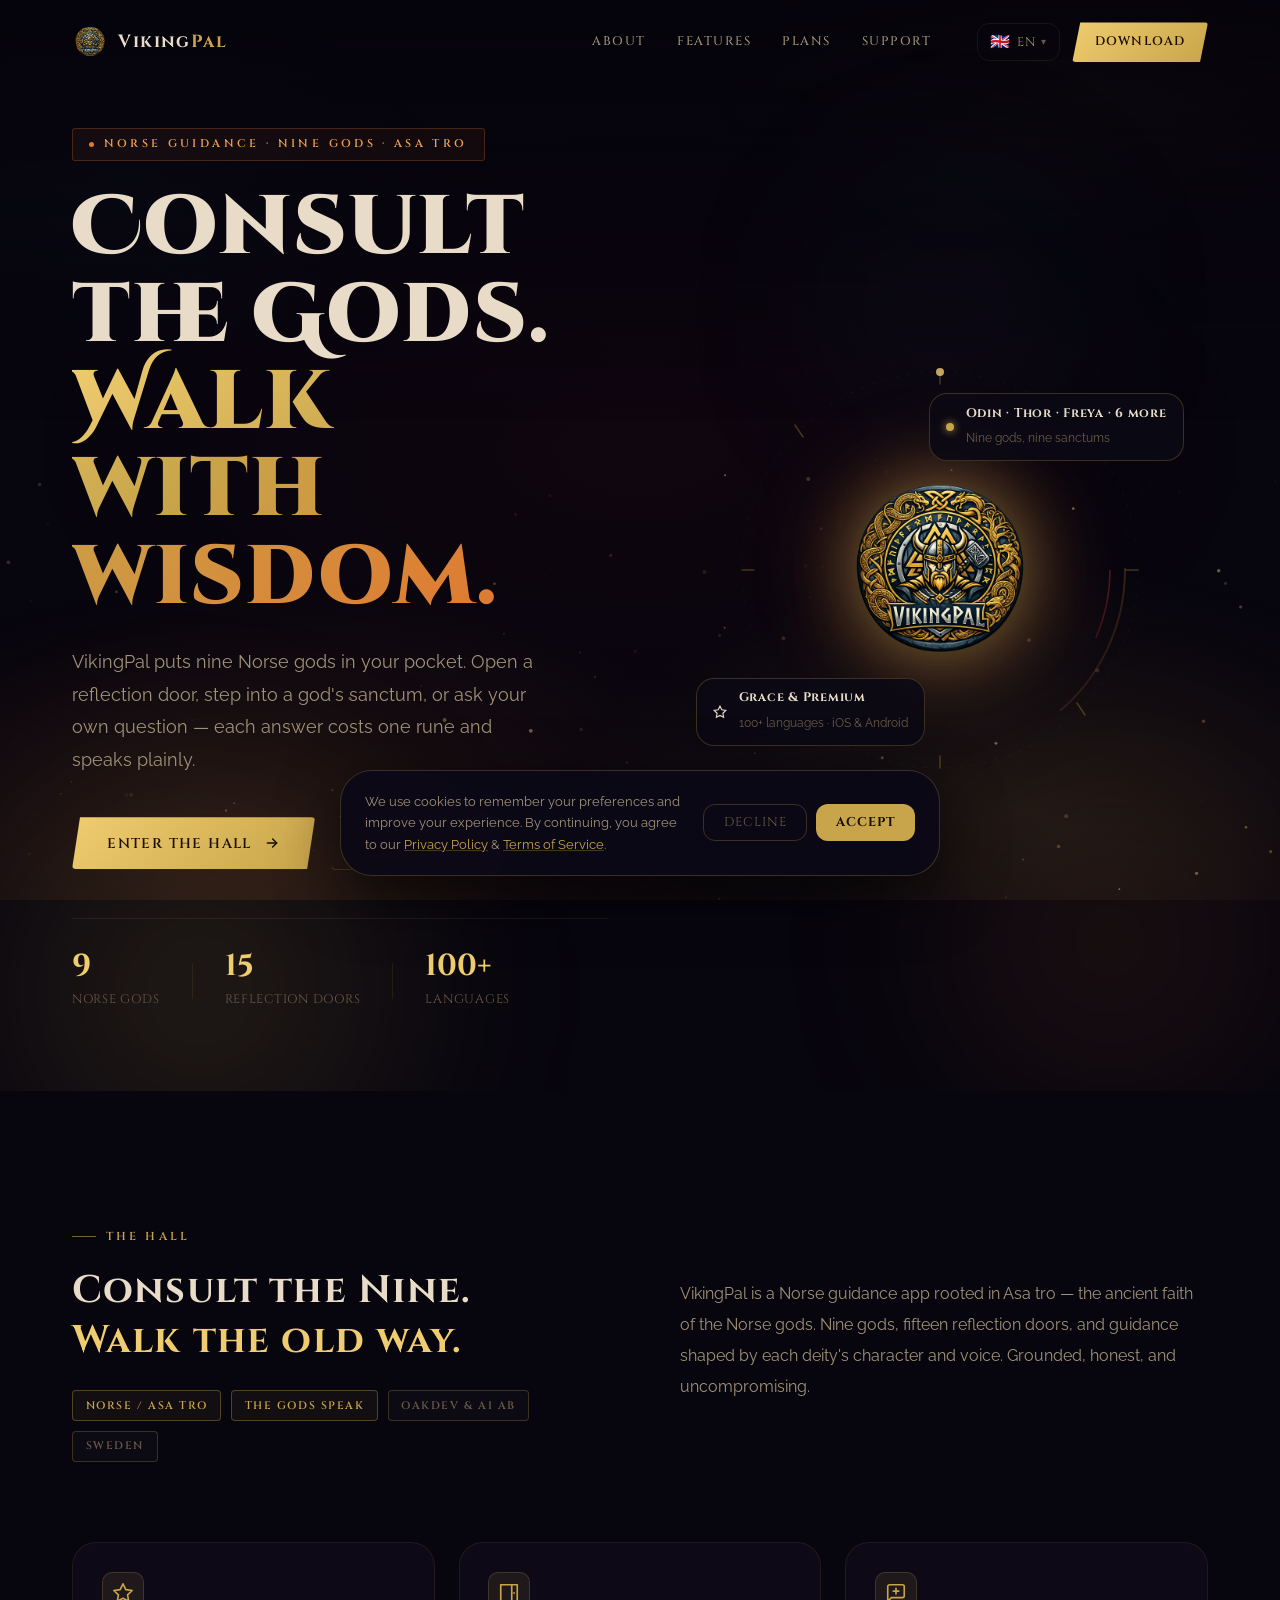
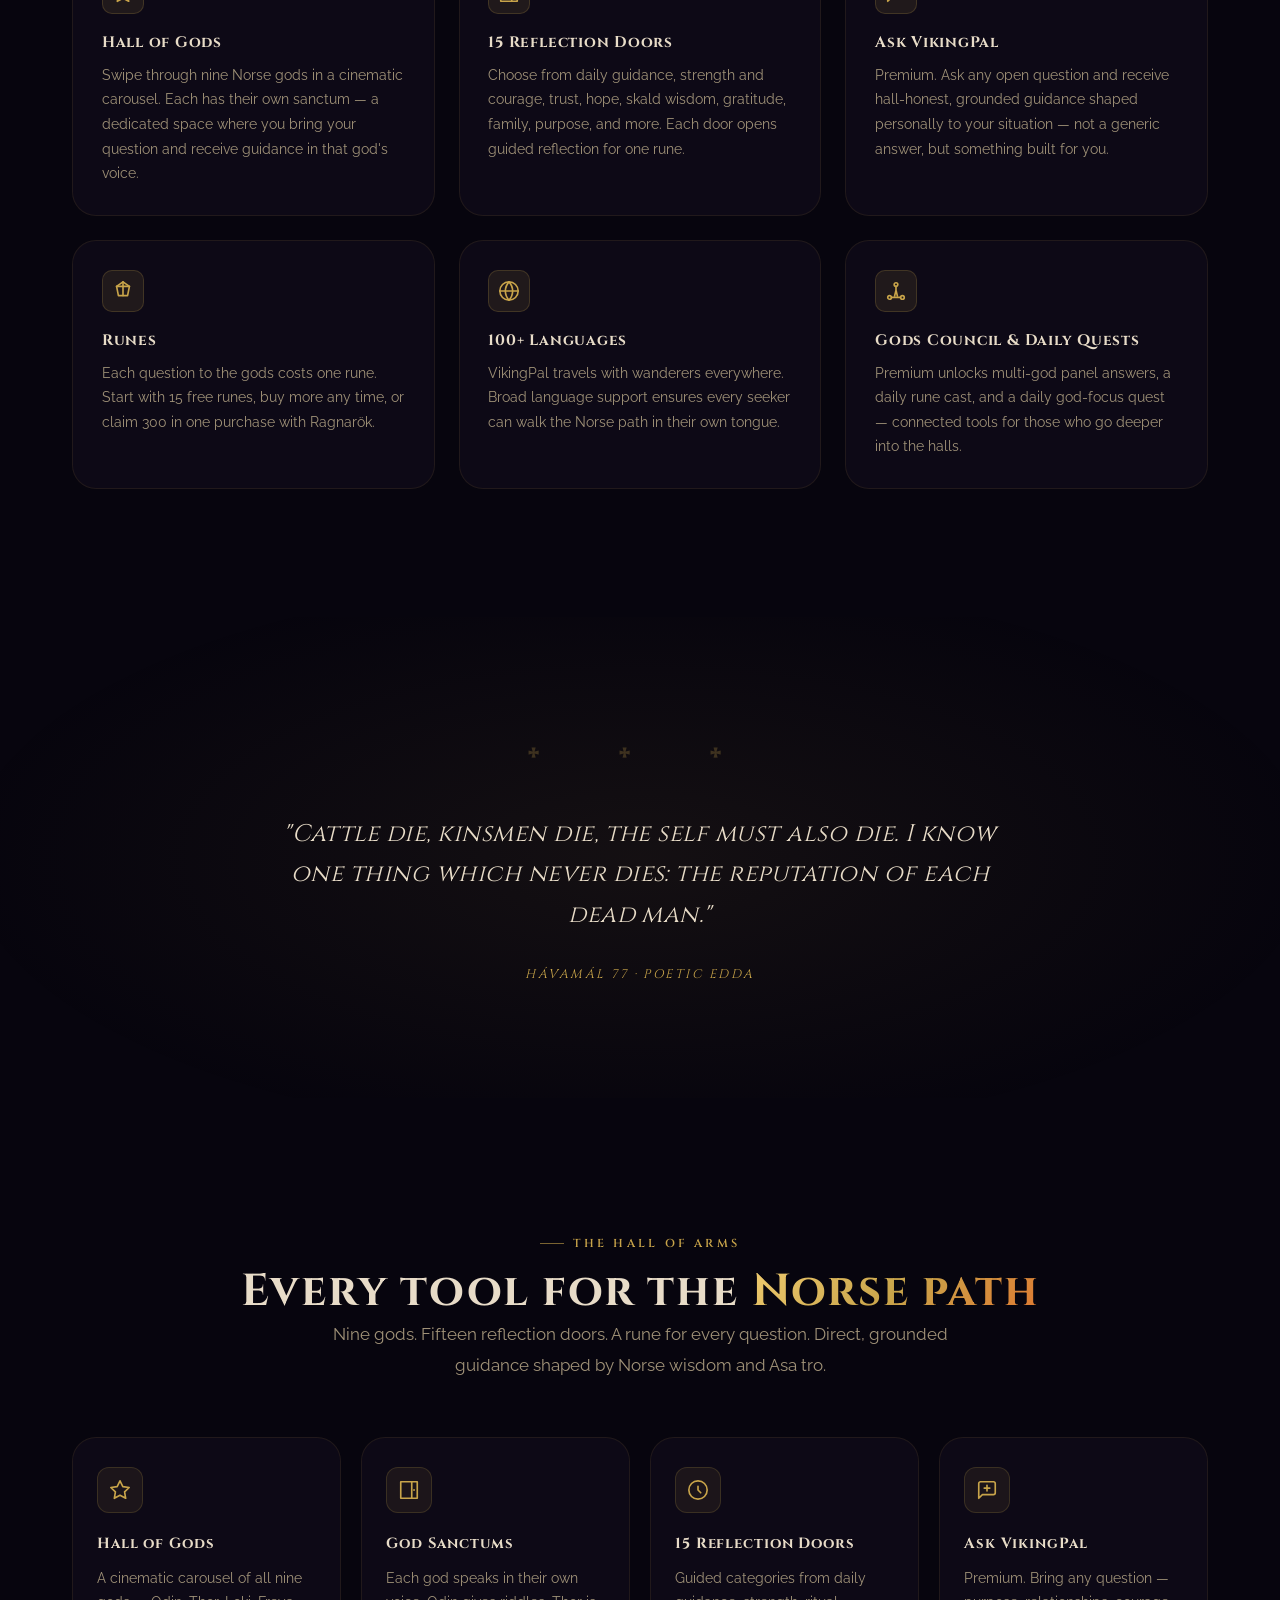
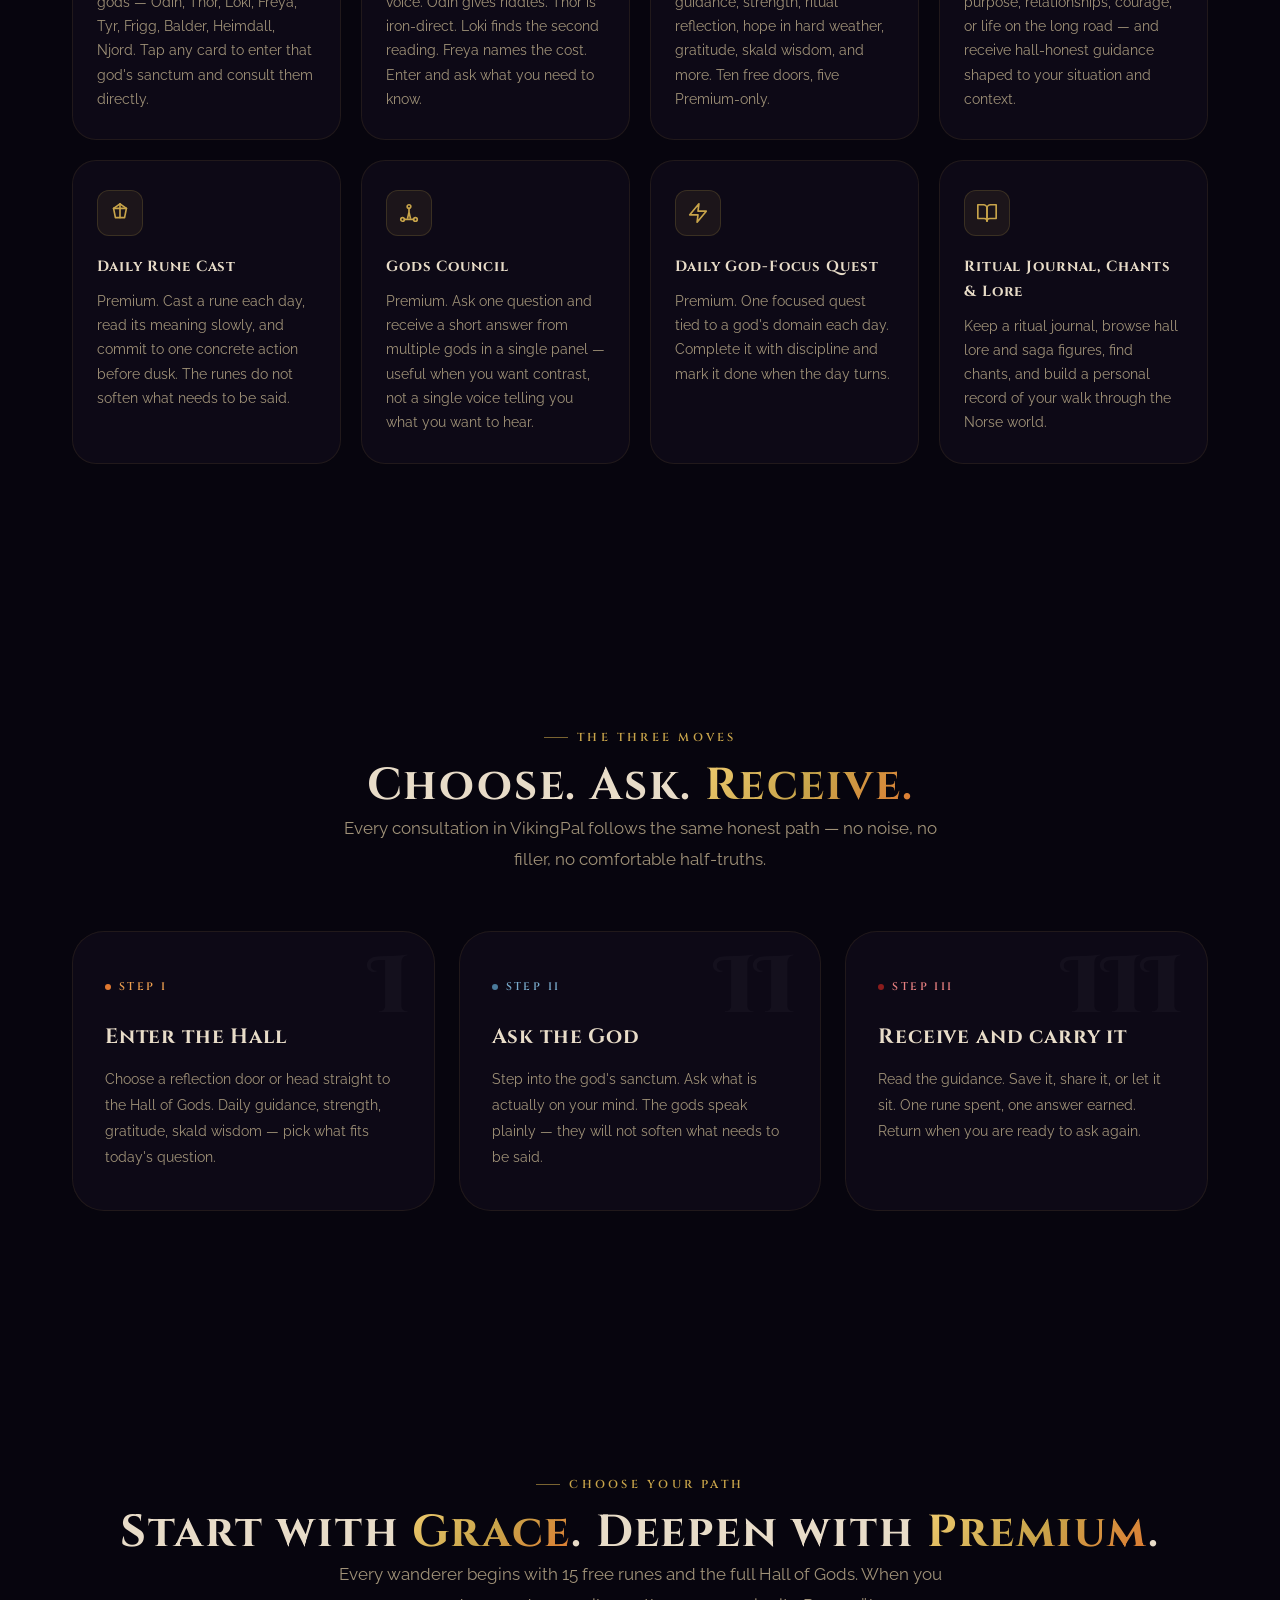
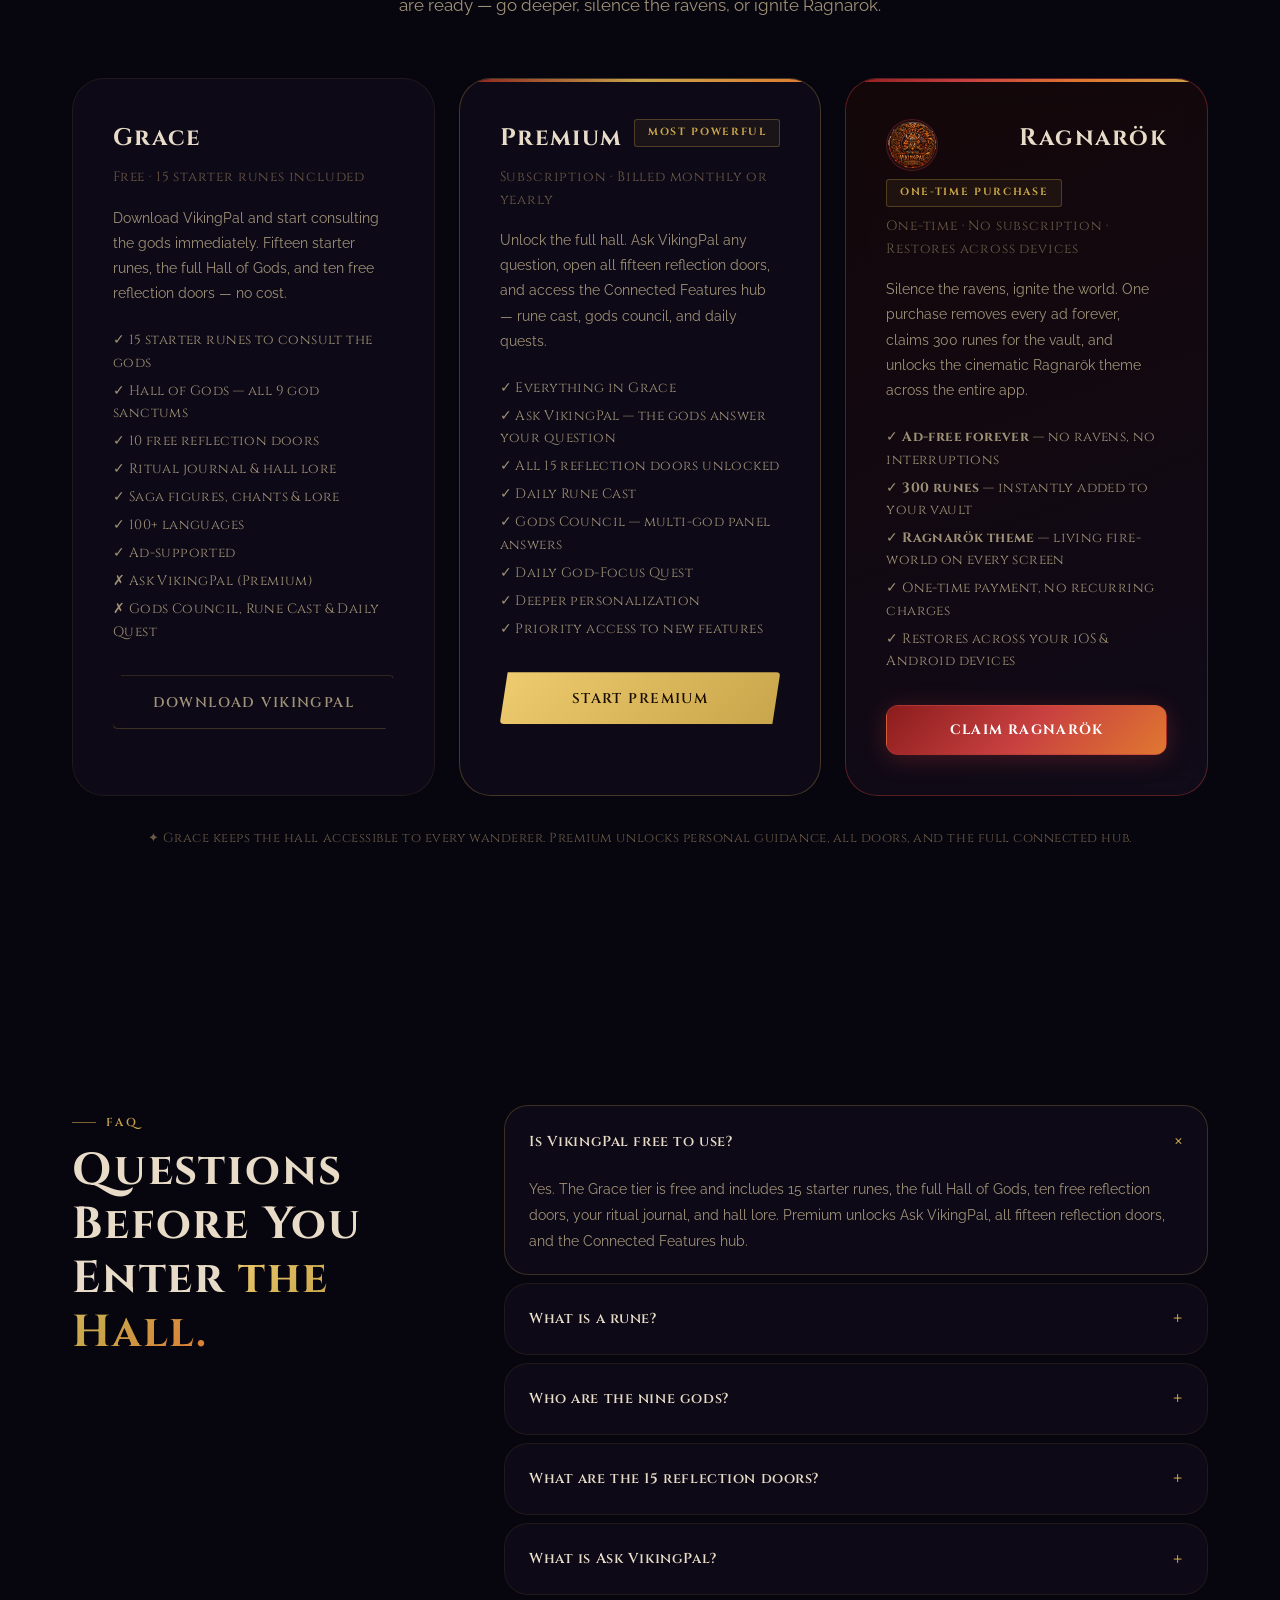
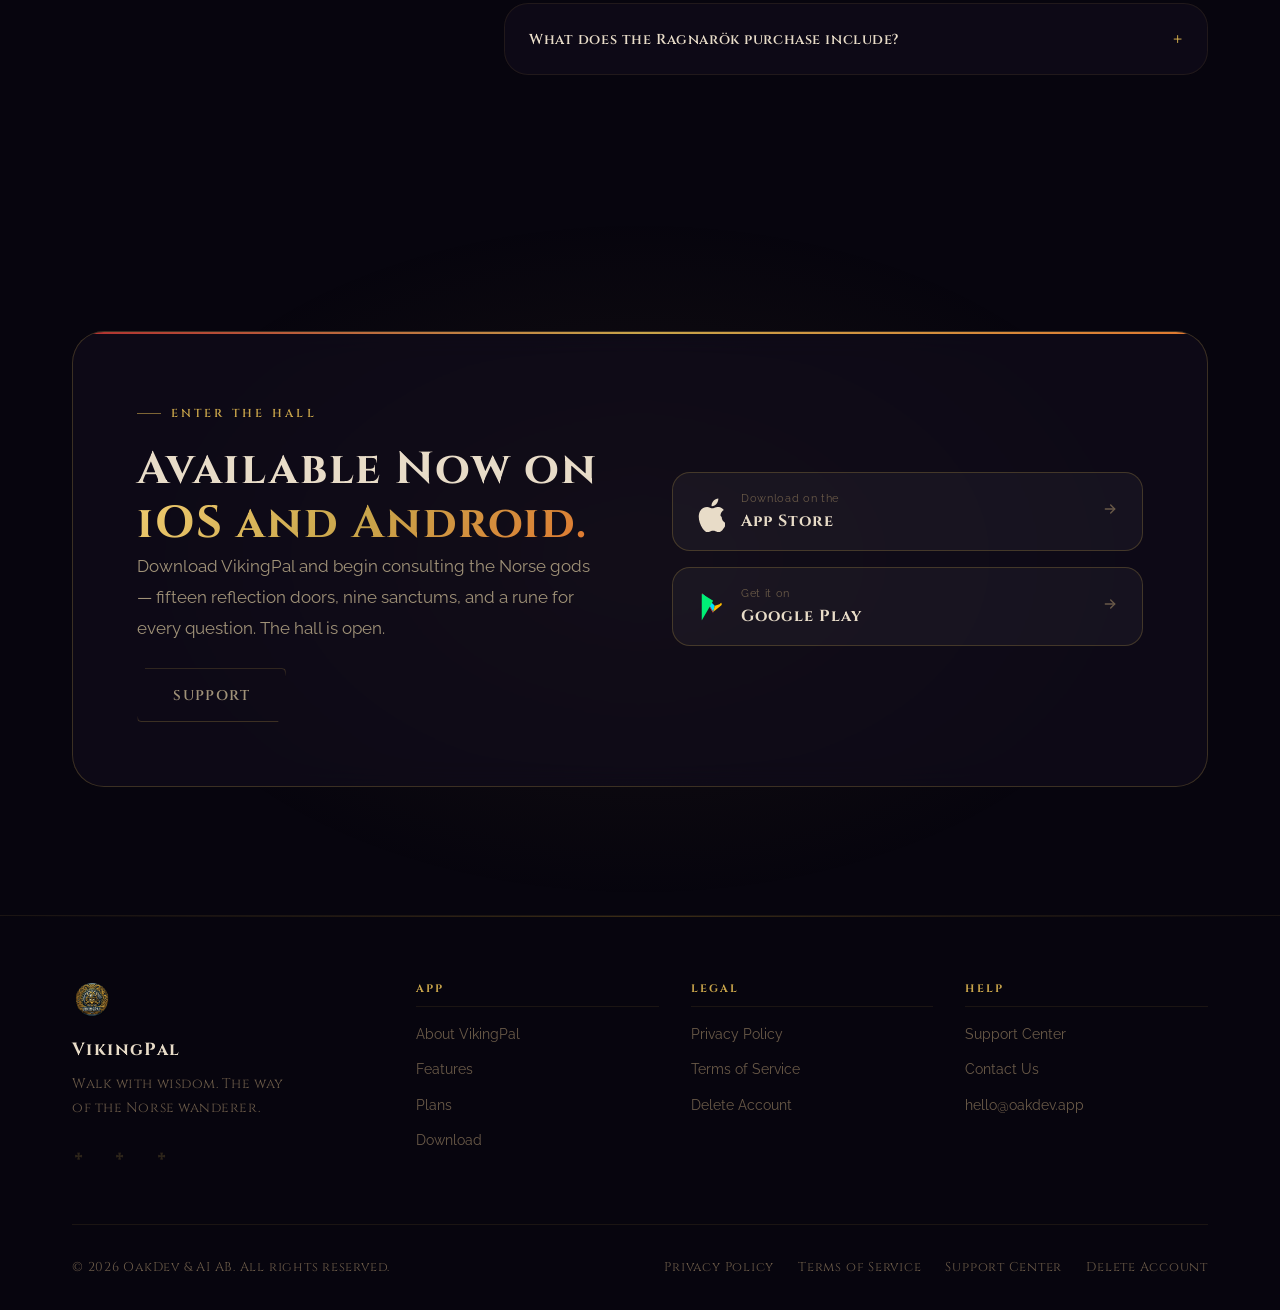
==== commit 403d0d76: "Rewrite all site copy from Christian app to Norse/Asa tro guidance The live site mixed in copy from " ====
--- a/index.html
+++ b/index.html
@@ -3,20 +3,20 @@
 <head>
   <meta charset="UTF-8">
   <meta name="viewport" content="width=device-width, initial-scale=1.0">
-  <title>VikingPal | Daily Christian Companion</title>
-  <meta name="description" content="VikingPal carries Scripture, prayer, reflection, and worship into every hour of your day. A complete Christian companion built for those who walk with Christ.">
+  <title>VikingPal | Norse Guidance from the Gods</title>
+  <meta name="description" content="Consult nine Norse gods for grounded guidance. VikingPal brings Asa tro wisdom to your pocket — 15 reflection doors, god sanctums, runes, and each god speaking in their own voice.">
   <meta name="theme-color" content="#07050e">
   <meta property="og:site_name" content="VikingPal">
-  <meta property="og:title" content="VikingPal | Daily Christian Companion">
-  <meta property="og:description" content="Enter the Hall of Daily Faith. Scripture, prayer, reflection, and worship — for every hour. Walk with Christ with the courage of a warrior.">
+  <meta property="og:title" content="VikingPal | Norse Guidance from the Gods">
+  <meta property="og:description" content="Enter the Hall. Nine Norse gods, fifteen reflection doors, and a rune for every question. Grounded, honest, and uncompromising — guidance from Asa tro.">
   <meta property="og:type" content="website">
   <meta property="og:url" content="https://vikingpal.oakdev.app/">
-  <meta property="og:image" content="https://vikingpal.oakdev.app/assets/icon.svg">
+  <meta property="og:image" content="https://vikingpal.oakdev.app/assets/mainlogo.png">
   <meta name="twitter:card" content="summary_large_image">
-  <meta name="twitter:title" content="VikingPal | Daily Christian Companion">
-  <meta name="twitter:description" content="Enter the Hall of Daily Faith. Scripture, prayer, and warrior-strength for everyday life.">
+  <meta name="twitter:title" content="VikingPal | Norse Guidance from the Gods">
+  <meta name="twitter:description" content="Consult nine Norse gods. Fifteen reflection doors, each deity speaking in their own voice, and a rune for every question. Enter the Hall.">
   <link rel="canonical" href="https://vikingpal.oakdev.app/">
-  <link rel="icon" type="image/svg+xml" href="/assets/icon.svg">
+  <link rel="icon" type="image/png" href="/assets/mainlogo.png">
 
   <!-- Fonts -->
   <link rel="preconnect" href="https://fonts.googleapis.com">
@@ -25,7 +25,7 @@
 
   <link rel="stylesheet" href="/css/styles.css">
 
-  <script type="application/ld+json">{"@context":"https://schema.org","@type":"MobileApplication","name":"VikingPal","url":"https://vikingpal.oakdev.app/","applicationCategory":"LifestyleApplication","operatingSystem":"iOS, Android","description":"Daily Christian companion app with Bible reading, prayer, reflection, and worship.","publisher":{"@type":"Organization","name":"OakDev & AI AB"}}</script>
+  <script type="application/ld+json">{"@context":"https://schema.org","@type":"MobileApplication","name":"VikingPal","url":"https://vikingpal.oakdev.app/","applicationCategory":"LifestyleApplication","operatingSystem":"iOS, Android","description":"Norse guidance app rooted in Asa tro. Consult nine Norse gods through reflection doors or direct questions — each answer shaped by the deity's own voice.","publisher":{"@type":"Organization","name":"OakDev & AI AB"}}</script>
 </head>
 <body>
 
@@ -41,7 +41,7 @@
   <nav class="nav" id="nav" role="navigation" aria-label="Main">
     <div class="nav__container">
       <a href="/" class="nav__logo" aria-label="VikingPal — Home">
-        <img src="/assets/icon.svg" alt="VikingPal" class="nav__logo-img">
+        <img src="/assets/mainlogo-transparant.png" alt="VikingPal" class="nav__logo-img">
         <span class="nav__logo-name">Viking<span>Pal</span></span>
       </a>
 
@@ -92,16 +92,16 @@
         <div class="hero-copy reveal">
           <div class="hero-eyebrow">
             <span class="dot" aria-hidden="true"></span>
-            <span data-i18n="hero.eyebrow">Daily Christian Companion · v2.0</span>
+            <span data-i18n="hero.eyebrow">Norse Guidance · Nine Gods · Asa tro</span>
           </div>
 
           <h1 class="hero-title">
             <span data-i18n="hero.title_1">Enter the Hall</span><br>
-            <span class="text-gradient" data-i18n="hero.title_2">of Daily Faith.</span>
+            <span class="text-gradient" data-i18n="hero.title_2">Walk with wisdom.</span>
           </h1>
 
           <p class="hero-desc" data-i18n="hero.desc">
-            VikingPal carries Scripture, prayer, and reflection into every hour of your day. Built for those who walk with Christ with the courage of a warrior.
+            VikingPal puts nine Norse gods in your pocket. Open a reflection door, step into a god's sanctum, or ask your own question — each answer costs one rune and speaks plainly.
           </p>
 
           <div class="hero-actions">
@@ -114,13 +114,13 @@
 
           <div class="hero-proof">
             <div class="hero-proof-item">
-              <strong data-count="30">30+</strong>
-              <span data-i18n="hero.stat_features_label">Connected tools</span>
+              <strong data-count="9">9</strong>
+              <span data-i18n="hero.stat_features_label">Norse gods</span>
             </div>
             <div class="hero-proof-divider" aria-hidden="true"></div>
             <div class="hero-proof-item">
               <strong data-count="15">15</strong>
-              <span data-i18n="hero.stat_categories_label">Reflection paths</span>
+              <span data-i18n="hero.stat_categories_label">Reflection doors</span>
             </div>
             <div class="hero-proof-divider" aria-hidden="true"></div>
             <div class="hero-proof-item">
@@ -170,19 +170,19 @@
             <div class="hero-shield-glow" aria-hidden="true"></div>
 
             <!-- Central icon -->
-            <img src="/assets/icon.svg" alt="VikingPal shield" class="hero-icon-svg">
+            <img src="/assets/mainlogo-transparant.png" alt="VikingPal shield" class="hero-icon-svg">
 
             <!-- Floating tags -->
             <div class="hero-tag hero-tag--top">
               <span class="hero-tag-dot" aria-hidden="true"></span>
               <div>
-                <strong>Scripture · Prayer · Worship</strong>
-                <span>Complete daily companion</span>
+                <strong>Odin · Thor · Freya · 6 more</strong>
+                <span>Nine gods, nine sanctums</span>
               </div>
             </div>
 
             <div class="hero-tag hero-tag--bottom">
-              <svg width="14" height="14" viewBox="0 0 24 24" fill="none" stroke="currentColor" stroke-width="2" stroke-linecap="round" aria-hidden="true"><path d="M12 2l3 6 7 1-5 5 1 7-6-3-6 3 1-7-5-5 7-1z"/></svg>
+              <svg width="14" height="14" viewBox="0 0 24 24" fill="none" stroke="currentColor" stroke-width="2" stroke-linecap="round" aria-hidden="true"><polygon points="12 2 15.09 8.26 22 9.27 17 14.14 18.18 21.02 12 17.77 5.82 21.02 7 14.14 2 9.27 8.91 8.26 12 2"/></svg>
               <div>
                 <strong>Grace &amp; Premium</strong>
                 <span>100+ languages · iOS &amp; Android</span>
@@ -201,19 +201,19 @@
           <div class="reveal">
             <div class="eyebrow" data-i18n="about.eyebrow">The Way</div>
             <h2 class="about-tagline">
-              Faith as Strong as<br>
-              <em data-i18n="about.title">Your Spirit</em>
+              Consult the Nine.<br>
+              <em data-i18n="about.title">Walk the old way.</em>
             </h2>
             <div class="about-badges">
-              <span class="badge badge--gold">Protestant Christian</span>
-              <span class="badge badge--gold">Scripture-first</span>
+              <span class="badge badge--gold">Norse / Asa tro</span>
+              <span class="badge badge--gold">The gods speak</span>
               <span class="badge">OakDev &amp; AI AB</span>
               <span class="badge">Sweden</span>
             </div>
           </div>
           <div class="reveal" data-delay="150">
             <p class="about-desc" data-i18n="about.subtitle">
-              VikingPal began as an AI reflection companion with 15 guided categories. It has grown into a complete Christian companion for daily life — carrying Scripture, prayer, worship, and guidance in one calm, reverent place.
+              VikingPal is a Norse guidance app rooted in Asa tro — the ancient faith of the Norse gods. Nine gods, fifteen reflection doors, and guidance shaped by each deity's character and voice. Grounded, honest, and uncompromising.
             </p>
           </div>
         </div>
@@ -221,63 +221,69 @@
         <div class="about-feature-grid">
           <div class="about-feature-card reveal" data-delay="0">
             <div class="about-feature-card__icon">
-              <svg width="22" height="22" viewBox="0 0 24 24" fill="none" stroke="currentColor" stroke-width="1.8" stroke-linecap="round" stroke-linejoin="round" aria-hidden="true"><path d="M2 3h6a4 4 0 0 1 4 4v14a3 3 0 0 0-3-3H2z"/><path d="M22 3h-6a4 4 0 0 0-4 4v14a3 3 0 0 1 3-3h7z"/></svg>
-            </div>
-            <div class="about-feature-card__title" data-i18n="about.f1_title">Scripture First</div>
-            <p class="about-feature-card__text" data-i18n="about.f1_text">Open the Bible, follow your reading progress, and continue where you left off. Every feature in VikingPal returns to the Word.</p>
+              <!-- Nine gods / hall -->
+              <svg width="22" height="22" viewBox="0 0 24 24" fill="none" stroke="currentColor" stroke-width="1.8" stroke-linecap="round" stroke-linejoin="round" aria-hidden="true"><polygon points="12 2 15.09 8.26 22 9.27 17 14.14 18.18 21.02 12 17.77 5.82 21.02 7 14.14 2 9.27 8.91 8.26 12 2"/></svg>
+            </div>
+            <div class="about-feature-card__title" data-i18n="about.f1_title">Hall of Gods</div>
+            <p class="about-feature-card__text" data-i18n="about.f1_text">Swipe through nine Norse gods in a cinematic carousel. Each has their own sanctum — a dedicated space where you bring your question and receive guidance in that god's voice.</p>
           </div>
 
           <div class="about-feature-card reveal" data-delay="100">
             <div class="about-feature-card__icon">
-              <svg width="22" height="22" viewBox="0 0 24 24" fill="none" stroke="currentColor" stroke-width="1.8" stroke-linecap="round" stroke-linejoin="round" aria-hidden="true"><path d="M21 15a2 2 0 0 1-2 2H7l-4 4V5a2 2 0 0 1 2-2h14a2 2 0 0 1 2 2z"/></svg>
-            </div>
-            <div class="about-feature-card__title" data-i18n="about.f2_title">Prayer &amp; Reflection</div>
-            <p class="about-feature-card__text" data-i18n="about.f2_text">Track prayer habits, keep a prayer journal, and walk 15 guided reflection paths from faith and hope to family and forgiveness.</p>
+              <!-- Door / reflection -->
+              <svg width="22" height="22" viewBox="0 0 24 24" fill="none" stroke="currentColor" stroke-width="1.8" stroke-linecap="round" stroke-linejoin="round" aria-hidden="true"><path d="M3 3h18v18H3zM15 3v18"/><circle cx="17.5" cy="12" r="1" fill="currentColor" stroke="none"/></svg>
+            </div>
+            <div class="about-feature-card__title" data-i18n="about.f2_title">15 Reflection Doors</div>
+            <p class="about-feature-card__text" data-i18n="about.f2_text">Choose from daily guidance, strength and courage, trust, hope, skald wisdom, gratitude, family, purpose, and more. Each door opens guided reflection for one rune.</p>
           </div>
 
           <div class="about-feature-card reveal" data-delay="200">
             <div class="about-feature-card__icon">
-              <svg width="22" height="22" viewBox="0 0 24 24" fill="none" stroke="currentColor" stroke-width="1.8" stroke-linecap="round" stroke-linejoin="round" aria-hidden="true"><circle cx="12" cy="12" r="3"/><path d="M12 2v3M12 19v3M4.22 4.22l2.12 2.12M17.66 17.66l2.12 2.12M2 12h3M19 12h3M4.22 19.78l2.12-2.12M17.66 6.34l2.12-2.12"/></svg>
+              <!-- Ask / speech -->
+              <svg width="22" height="22" viewBox="0 0 24 24" fill="none" stroke="currentColor" stroke-width="1.8" stroke-linecap="round" stroke-linejoin="round" aria-hidden="true"><path d="M21 15a2 2 0 0 1-2 2H7l-4 4V5a2 2 0 0 1 2-2h14a2 2 0 0 1 2 2z"/><line x1="9" y1="10" x2="15" y2="10"/><line x1="12" y1="7" x2="12" y2="13"/></svg>
             </div>
             <div class="about-feature-card__title" data-i18n="about.f3_title">Ask VikingPal</div>
-            <p class="about-feature-card__text" data-i18n="about.f3_text">Bring your real questions and receive Scripture-shaped guidance tailored directly to your situation and walk of faith.</p>
+            <p class="about-feature-card__text" data-i18n="about.f3_text">Premium. Ask any open question and receive hall-honest, grounded guidance shaped personally to your situation — not a generic answer, but something built for you.</p>
           </div>
 
           <div class="about-feature-card reveal" data-delay="100">
             <div class="about-feature-card__icon">
-              <svg width="22" height="22" viewBox="0 0 24 24" fill="none" stroke="currentColor" stroke-width="1.8" stroke-linecap="round" stroke-linejoin="round" aria-hidden="true"><path d="M9 18V5l12-2v13"/><circle cx="6" cy="18" r="3"/><circle cx="18" cy="16" r="3"/></svg>
-            </div>
-            <div class="about-feature-card__title" data-i18n="about.f4_title">Worship &amp; Rest</div>
-            <p class="about-feature-card__text" data-i18n="about.f4_text">Selah brings hymns, Psalms, and instrumentals. Let Go offers a quiet repentance-and-grace experience when burdens feel heavy.</p>
+              <!-- Rune / gem -->
+              <svg width="22" height="22" viewBox="0 0 24 24" fill="none" stroke="currentColor" stroke-width="1.8" stroke-linecap="round" stroke-linejoin="round" aria-hidden="true"><polygon points="12 2 19 7 17 17 7 17 5 7 12 2"/><line x1="12" y1="2" x2="12" y2="17"/><line x1="5" y1="7" x2="19" y2="7"/></svg>
+            </div>
+            <div class="about-feature-card__title" data-i18n="about.f4_title">Runes</div>
+            <p class="about-feature-card__text" data-i18n="about.f4_text">Each question to the gods costs one rune. Start with 15 free runes, buy more any time, or claim 300 in one purchase with Ragnarök.</p>
           </div>
 
           <div class="about-feature-card reveal" data-delay="200">
             <div class="about-feature-card__icon">
+              <!-- Globe / languages -->
               <svg width="22" height="22" viewBox="0 0 24 24" fill="none" stroke="currentColor" stroke-width="1.8" stroke-linecap="round" stroke-linejoin="round" aria-hidden="true"><circle cx="12" cy="12" r="10"/><line x1="2" y1="12" x2="22" y2="12"/><path d="M12 2a15.3 15.3 0 0 1 4 10 15.3 15.3 0 0 1-4 10 15.3 15.3 0 0 1-4-10 15.3 15.3 0 0 1 4-10z"/></svg>
             </div>
             <div class="about-feature-card__title" data-i18n="about.f5_title">100+ Languages</div>
-            <p class="about-feature-card__text" data-i18n="about.f5_text">VikingPal travels with believers everywhere. Broad language support ensures every warrior of faith can walk in their mother tongue.</p>
+            <p class="about-feature-card__text" data-i18n="about.f5_text">VikingPal travels with wanderers everywhere. Broad language support ensures every seeker can walk the Norse path in their own tongue.</p>
           </div>
 
           <div class="about-feature-card reveal" data-delay="300">
             <div class="about-feature-card__icon">
-              <svg width="22" height="22" viewBox="0 0 24 24" fill="none" stroke="currentColor" stroke-width="1.8" stroke-linecap="round" stroke-linejoin="round" aria-hidden="true"><path d="M12 22s8-4 8-10V5l-8-3-8 3v7c0 6 8 10 8 10z"/></svg>
-            </div>
-            <div class="about-feature-card__title" data-i18n="about.f6_title">Calm &amp; Reverent</div>
-            <p class="about-feature-card__text" data-i18n="about.f6_text">Designed to feel grounded and private — not noisy or trend-driven. A place for serious, daily return to biblical truth.</p>
+              <!-- Council / connected -->
+              <svg width="22" height="22" viewBox="0 0 24 24" fill="none" stroke="currentColor" stroke-width="1.8" stroke-linecap="round" stroke-linejoin="round" aria-hidden="true"><circle cx="12" cy="5" r="2"/><circle cx="5" cy="19" r="2"/><circle cx="19" cy="19" r="2"/><path d="M12 7v4M10.5 17.5 12 11l1.5 6.5"/><line x1="7" y1="19" x2="17" y2="19"/></svg>
+            </div>
+            <div class="about-feature-card__title" data-i18n="about.f6_title">Gods Council &amp; Daily Quests</div>
+            <p class="about-feature-card__text" data-i18n="about.f6_text">Premium unlocks multi-god panel answers, a daily rune cast, and a daily god-focus quest — connected tools for those who go deeper into the halls.</p>
           </div>
         </div>
       </div>
     </section>
 
     <!-- ═══════════════════════ VERSE ═══════════════════════ -->
-    <section class="verse-section" aria-label="Scripture verse">
+    <section class="verse-section" aria-label="Norse verse">
       <div class="verse-inner reveal">
         <span class="verse-ornament" aria-hidden="true">᛭ ᛭ ᛭</span>
         <blockquote class="verse-text" data-i18n="verse.text">
-          "Be strong and courageous. Do not be afraid; do not be discouraged, for the Lord your God will be with you wherever you go."
+          "Cattle die, kinsmen die, the self must also die. I know one thing which never dies: the reputation of each dead man."
         </blockquote>
-        <cite class="verse-cite" data-i18n="verse.cite">Joshua 1:9 · The Holy Bible</cite>
+        <cite class="verse-cite" data-i18n="verse.cite">Hávamál 77 · Poetic Edda</cite>
       </div>
     </section>
 
@@ -286,73 +292,81 @@
       <div class="container">
         <div class="section-heading is-centered reveal">
           <div class="eyebrow" data-i18n="features.eyebrow">The Hall of Arms</div>
-          <h2 class="section-title" data-i18n-html="features.title">Every Tool You Need for <em>Daily Faith</em></h2>
-          <p class="section-copy" data-i18n="features.subtitle">Thirty-plus features built around one purpose: helping you return to Christ in ordinary daily life.</p>
+          <h2 class="section-title" data-i18n-html="features.title">Every tool for the <em>Norse path</em></h2>
+          <p class="section-copy" data-i18n="features.subtitle">Nine gods. Fifteen reflection doors. A rune for every question. Direct, grounded guidance shaped by Norse wisdom and Asa tro.</p>
         </div>
 
         <div class="feature-grid">
           <article class="feature-card reveal" data-delay="0">
             <div class="feature-icon-wrap" aria-hidden="true">
+              <!-- Hall of Gods -->
+              <svg width="22" height="22" viewBox="0 0 24 24" fill="none" stroke="currentColor" stroke-width="1.8" stroke-linecap="round" stroke-linejoin="round"><polygon points="12 2 15.09 8.26 22 9.27 17 14.14 18.18 21.02 12 17.77 5.82 21.02 7 14.14 2 9.27 8.91 8.26 12 2"/></svg>
+            </div>
+            <h3 class="feature-title" data-i18n="features.bible_title">Hall of Gods</h3>
+            <p class="feature-copy" data-i18n="features.bible_text">A cinematic carousel of all nine gods — Odin, Thor, Loki, Freya, Tyr, Frigg, Balder, Heimdall, Njord. Tap any card to enter that god's sanctum and consult them directly.</p>
+          </article>
+
+          <article class="feature-card reveal" data-delay="100">
+            <div class="feature-icon-wrap" aria-hidden="true">
+              <!-- Sanctum / door -->
+              <svg width="22" height="22" viewBox="0 0 24 24" fill="none" stroke="currentColor" stroke-width="1.8" stroke-linecap="round" stroke-linejoin="round"><path d="M3 3h18v18H3zM15 3v18"/><circle cx="17.5" cy="12" r="1" fill="currentColor" stroke="none"/></svg>
+            </div>
+            <h3 class="feature-title" data-i18n="features.prayer_title">God Sanctums</h3>
+            <p class="feature-copy" data-i18n="features.prayer_text">Each god speaks in their own voice. Odin gives riddles. Thor is iron-direct. Loki finds the second reading. Freya names the cost. Enter and ask what you need to know.</p>
+          </article>
+
+          <article class="feature-card reveal" data-delay="200">
+            <div class="feature-icon-wrap" aria-hidden="true">
+              <!-- Reflection doors -->
+              <svg width="22" height="22" viewBox="0 0 24 24" fill="none" stroke="currentColor" stroke-width="1.8" stroke-linecap="round" stroke-linejoin="round"><circle cx="12" cy="12" r="10"/><path d="M12 8v4l3 3"/></svg>
+            </div>
+            <h3 class="feature-title" data-i18n="features.reflection_title">15 Reflection Doors</h3>
+            <p class="feature-copy" data-i18n="features.reflection_text">Guided categories from daily guidance, strength, ritual reflection, hope in hard weather, gratitude, skald wisdom, and more. Ten free doors, five Premium-only.</p>
+          </article>
+
+          <article class="feature-card reveal" data-delay="300">
+            <div class="feature-icon-wrap" aria-hidden="true">
+              <!-- Ask / AI -->
+              <svg width="22" height="22" viewBox="0 0 24 24" fill="none" stroke="currentColor" stroke-width="1.8" stroke-linecap="round" stroke-linejoin="round"><path d="M21 15a2 2 0 0 1-2 2H7l-4 4V5a2 2 0 0 1 2-2h14a2 2 0 0 1 2 2z"/><line x1="9" y1="10" x2="15" y2="10"/><line x1="12" y1="7" x2="12" y2="13"/></svg>
+            </div>
+            <h3 class="feature-title" data-i18n="features.ask_title">Ask VikingPal</h3>
+            <p class="feature-copy" data-i18n="features.ask_text">Premium. Bring any question — purpose, relationships, courage, or life on the long road — and receive hall-honest guidance shaped to your situation and context.</p>
+          </article>
+
+          <article class="feature-card reveal" data-delay="0">
+            <div class="feature-icon-wrap" aria-hidden="true">
+              <!-- Rune cast -->
+              <svg width="22" height="22" viewBox="0 0 24 24" fill="none" stroke="currentColor" stroke-width="1.8" stroke-linecap="round" stroke-linejoin="round"><polygon points="12 2 19 7 17 17 7 17 5 7 12 2"/><line x1="12" y1="2" x2="12" y2="17"/><line x1="5" y1="7" x2="19" y2="7"/></svg>
+            </div>
+            <h3 class="feature-title" data-i18n="features.selah_title">Daily Rune Cast</h3>
+            <p class="feature-copy" data-i18n="features.selah_text">Premium. Cast a rune each day, read its meaning slowly, and commit to one concrete action before dusk. The runes do not soften what needs to be said.</p>
+          </article>
+
+          <article class="feature-card reveal" data-delay="100">
+            <div class="feature-icon-wrap" aria-hidden="true">
+              <!-- Gods council -->
+              <svg width="22" height="22" viewBox="0 0 24 24" fill="none" stroke="currentColor" stroke-width="1.8" stroke-linecap="round" stroke-linejoin="round"><circle cx="12" cy="5" r="2"/><circle cx="5" cy="19" r="2"/><circle cx="19" cy="19" r="2"/><path d="M12 7v4M10.5 17.5 12 11l1.5 6.5"/><line x1="7" y1="19" x2="17" y2="19"/></svg>
+            </div>
+            <h3 class="feature-title" data-i18n="features.letgo_title">Gods Council</h3>
+            <p class="feature-copy" data-i18n="features.letgo_text">Premium. Ask one question and receive a short answer from multiple gods in a single panel — useful when you want contrast, not a single voice telling you what you want to hear.</p>
+          </article>
+
+          <article class="feature-card reveal" data-delay="200">
+            <div class="feature-icon-wrap" aria-hidden="true">
+              <!-- Daily quest -->
+              <svg width="22" height="22" viewBox="0 0 24 24" fill="none" stroke="currentColor" stroke-width="1.8" stroke-linecap="round" stroke-linejoin="round"><path d="M13 2L3 14h9l-1 8 10-12h-9l1-8z"/></svg>
+            </div>
+            <h3 class="feature-title" data-i18n="features.connected_title">Daily God-Focus Quest</h3>
+            <p class="feature-copy" data-i18n="features.connected_text">Premium. One focused quest tied to a god's domain each day. Complete it with discipline and mark it done when the day turns.</p>
+          </article>
+
+          <article class="feature-card reveal" data-delay="300">
+            <div class="feature-icon-wrap" aria-hidden="true">
+              <!-- Journal / lore -->
               <svg width="22" height="22" viewBox="0 0 24 24" fill="none" stroke="currentColor" stroke-width="1.8" stroke-linecap="round" stroke-linejoin="round"><path d="M2 3h6a4 4 0 0 1 4 4v14a3 3 0 0 0-3-3H2z"/><path d="M22 3h-6a4 4 0 0 0-4 4v14a3 3 0 0 1 3-3h7z"/></svg>
             </div>
-            <h3 class="feature-title" data-i18n="features.bible_title">Bible Reading</h3>
-            <p class="feature-copy" data-i18n="features.bible_text">Full Bible access with reading continuity and progress tracking. Open any book, continue where you left off, and build a daily reading habit.</p>
-          </article>
-
-          <article class="feature-card reveal" data-delay="100">
-            <div class="feature-icon-wrap" aria-hidden="true">
-              <svg width="22" height="22" viewBox="0 0 24 24" fill="none" stroke="currentColor" stroke-width="1.8" stroke-linecap="round" stroke-linejoin="round"><path d="M21 15a2 2 0 0 1-2 2H7l-4 4V5a2 2 0 0 1 2-2h14a2 2 0 0 1 2 2z"/></svg>
-            </div>
-            <h3 class="feature-title" data-i18n="features.prayer_title">Prayer Journal</h3>
-            <p class="feature-copy" data-i18n="features.prayer_text">Track prayer requests, record answered prayers, and build lasting habits of intercession. Your prayer history is private and personal.</p>
-          </article>
-
-          <article class="feature-card reveal" data-delay="200">
-            <div class="feature-icon-wrap" aria-hidden="true">
-              <svg width="22" height="22" viewBox="0 0 24 24" fill="none" stroke="currentColor" stroke-width="1.8" stroke-linecap="round" stroke-linejoin="round"><path d="M3 12l2-2m0 0l7-7 7 7M5 10v10a1 1 0 001 1h3m10-11l2 2m-2-2v10a1 1 0 01-1 1h-3m-6 0a1 1 0 001-1v-4a1 1 0 011-1h2a1 1 0 011 1v4a1 1 0 001 1m-6 0h6"/></svg>
-            </div>
-            <h3 class="feature-title" data-i18n="features.reflection_title">15 Reflection Paths</h3>
-            <p class="feature-copy" data-i18n="features.reflection_text">Choose from faith, hope, courage, peace, forgiveness, family, gratitude, calling, and more. Guided reflection designed for real life.</p>
-          </article>
-
-          <article class="feature-card reveal" data-delay="300">
-            <div class="feature-icon-wrap" aria-hidden="true">
-              <svg width="22" height="22" viewBox="0 0 24 24" fill="none" stroke="currentColor" stroke-width="1.8" stroke-linecap="round" stroke-linejoin="round"><circle cx="12" cy="12" r="3"/><path d="M12 2v3M12 19v3M4.22 4.22l2.12 2.12M17.66 17.66l2.12 2.12M2 12h3M19 12h3M4.22 19.78l2.12-2.12M17.66 6.34l2.12-2.12"/></svg>
-            </div>
-            <h3 class="feature-title" data-i18n="features.ask_title">Ask VikingPal</h3>
-            <p class="feature-copy" data-i18n="features.ask_text">Premium members bring their own questions and receive Scripture-shaped guidance. Personal, specific, and rooted in biblical truth.</p>
-          </article>
-
-          <article class="feature-card reveal" data-delay="0">
-            <div class="feature-icon-wrap" aria-hidden="true">
-              <svg width="22" height="22" viewBox="0 0 24 24" fill="none" stroke="currentColor" stroke-width="1.8" stroke-linecap="round" stroke-linejoin="round"><path d="M9 18V5l12-2v13"/><circle cx="6" cy="18" r="3"/><circle cx="18" cy="16" r="3"/></svg>
-            </div>
-            <h3 class="feature-title" data-i18n="features.selah_title">Selah Worship</h3>
-            <p class="feature-copy" data-i18n="features.selah_text">Hymns, Psalms, instrumentals, and devotional reflection in one worship space. Sacred music for every hour of the day.</p>
-          </article>
-
-          <article class="feature-card reveal" data-delay="100">
-            <div class="feature-icon-wrap" aria-hidden="true">
-              <svg width="22" height="22" viewBox="0 0 24 24" fill="none" stroke="currentColor" stroke-width="1.8" stroke-linecap="round" stroke-linejoin="round"><path d="M12 22s8-4 8-10V5l-8-3-8 3v7c0 6 8 10 8 10z"/></svg>
-            </div>
-            <h3 class="feature-title" data-i18n="features.letgo_title">Let Go</h3>
-            <p class="feature-copy" data-i18n="features.letgo_text">A quiet repentance-and-grace experience for laying what is heavy at the cross. Come as you are and leave lighter.</p>
-          </article>
-
-          <article class="feature-card reveal" data-delay="200">
-            <div class="feature-icon-wrap" aria-hidden="true">
-              <svg width="22" height="22" viewBox="0 0 24 24" fill="none" stroke="currentColor" stroke-width="1.8" stroke-linecap="round" stroke-linejoin="round"><path d="M13 2L3 14h9l-1 8 10-12h-9l1-8z"/></svg>
-            </div>
-            <h3 class="feature-title" data-i18n="features.connected_title">Connected Features</h3>
-            <p class="feature-copy" data-i18n="features.connected_text">Right Now Faith Help, Sermon Companion, Memory Verse Trainer, Decision Discernment, Geo-Prayer Missions, and more.</p>
-          </article>
-
-          <article class="feature-card reveal" data-delay="300">
-            <div class="feature-icon-wrap" aria-hidden="true">
-              <svg width="22" height="22" viewBox="0 0 24 24" fill="none" stroke="currentColor" stroke-width="1.8" stroke-linecap="round" stroke-linejoin="round"><path d="M12 2l3 6 7 1-5 5 1 7-6-3-6 3 1-7-5-5 7-1z"/></svg>
-            </div>
-            <h3 class="feature-title" data-i18n="features.study_title">Study &amp; Formation</h3>
-            <p class="feature-copy" data-i18n="features.study_text">Ten Commandments, the Beatitudes, fasting guidance, heroes of faith, Bible quiz, Christian Calendar, and nearby church discovery.</p>
+            <h3 class="feature-title" data-i18n="features.study_title">Ritual Journal, Chants &amp; Lore</h3>
+            <p class="feature-copy" data-i18n="features.study_text">Keep a ritual journal, browse hall lore and saga figures, find chants, and build a personal record of your walk through the Norse world.</p>
           </article>
         </div>
       </div>
@@ -364,7 +378,7 @@
         <div class="section-heading is-centered reveal">
           <div class="eyebrow" data-i18n="journey.eyebrow">The Daily Rhythm</div>
           <h2 class="section-title" data-i18n-html="journey.title">Morning. Midday. <em>Evening.</em></h2>
-          <p class="section-copy" data-i18n="journey.subtitle">VikingPal is built for all three movements of the day — not just a single moment of faith.</p>
+          <p class="section-copy" data-i18n="journey.subtitle">Every consultation in VikingPal follows the same honest path — no noise, no filler, no comfortable half-truths.</p>
         </div>
 
         <div class="journey-grid">
@@ -372,30 +386,30 @@
             <div class="journey-num" aria-hidden="true">I</div>
             <div class="journey-label">
               <span class="journey-label-dot" aria-hidden="true"></span>
-              <span data-i18n="journey.morning_label">Morning</span>
-            </div>
-            <h3 class="journey-title" data-i18n="journey.morning_title">Begin with the Word</h3>
-            <p class="journey-text" data-i18n="journey.morning_text">Open with Scripture, receive your daily reflection, and set your heart toward Christ before the day gains speed.</p>
+              <span data-i18n="journey.morning_label">Step I</span>
+            </div>
+            <h3 class="journey-title" data-i18n="journey.morning_title">Enter the Hall</h3>
+            <p class="journey-text" data-i18n="journey.morning_text">Choose a reflection door or head straight to the Hall of Gods. Daily guidance, strength, gratitude, skald wisdom — pick what fits today's question.</p>
           </article>
 
           <article class="journey-card journey-card--midday reveal" data-delay="150">
             <div class="journey-num" aria-hidden="true">II</div>
             <div class="journey-label">
               <span class="journey-label-dot" aria-hidden="true"></span>
-              <span data-i18n="journey.midday_label">Midday</span>
-            </div>
-            <h3 class="journey-title" data-i18n="journey.midday_title">Return and Reset</h3>
-            <p class="journey-text" data-i18n="journey.midday_text">Step into a calmer place. Pause with prayer, check your reflection paths, or use Right Now Faith Help when life gets heavy.</p>
+              <span data-i18n="journey.midday_label">Step II</span>
+            </div>
+            <h3 class="journey-title" data-i18n="journey.midday_title">Ask the God</h3>
+            <p class="journey-text" data-i18n="journey.midday_text">Step into the god's sanctum. Ask what is actually on your mind. The gods speak plainly — they will not soften what needs to be said.</p>
           </article>
 
           <article class="journey-card journey-card--evening reveal" data-delay="300">
             <div class="journey-num" aria-hidden="true">III</div>
             <div class="journey-label">
               <span class="journey-label-dot" aria-hidden="true"></span>
-              <span data-i18n="journey.evening_label">Evening</span>
-            </div>
-            <h3 class="journey-title" data-i18n="journey.evening_title">Rest in Grace</h3>
-            <p class="journey-text" data-i18n="journey.evening_text">Close with Psalms, journal your prayers, revisit Let Go, or end in Selah with hymns and quiet. Let the day end in peace.</p>
+              <span data-i18n="journey.evening_label">Step III</span>
+            </div>
+            <h3 class="journey-title" data-i18n="journey.evening_title">Receive and carry it</h3>
+            <p class="journey-text" data-i18n="journey.evening_text">Read the guidance. Save it, share it, or let it sit. One rune spent, one answer earned. Return when you are ready to ask again.</p>
           </article>
         </div>
       </div>
@@ -407,7 +421,7 @@
         <div class="section-heading is-centered reveal">
           <div class="eyebrow" data-i18n="plans.eyebrow">Choose Your Path</div>
           <h2 class="section-title" data-i18n-html="plans.title">Begin with <em>Grace</em>. Rise with <em>Premium</em>.</h2>
-          <p class="section-copy" data-i18n="plans.subtitle">Every believer deserves daily access to Scripture and reflection. Start free, and when you are ready — unlock the full hall.</p>
+          <p class="section-copy" data-i18n="plans.subtitle">Every wanderer begins with 15 free runes and the full Hall of Gods. When you are ready — go deeper, silence the ravens, or ignite Ragnarök.</p>
         </div>
 
         <div class="plans-grid reveal">
@@ -416,18 +430,18 @@
             <div class="plan-card-header">
               <h3 class="card-title" data-i18n="plans.grace_tier">Grace</h3>
             </div>
-            <p class="plan-price" data-i18n="plans.grace_price">Free · Included with the app</p>
-            <p class="card-copy" data-i18n="plans.grace_desc">Download VikingPal and receive the full Grace experience. Scripture, daily reflection, prayer tracking, and core tools — at no cost.</p>
+            <p class="plan-price" data-i18n="plans.grace_price">Free · 15 starter runes included</p>
+            <p class="card-copy" data-i18n="plans.grace_desc">Download VikingPal and start consulting the gods immediately. Fifteen starter runes, the full Hall of Gods, and ten free reflection doors — no cost.</p>
             <ul class="plan-list">
-              <li data-i18n="plans.grace_f1">✓   Full Bible reading with progress tracking</li>
-              <li data-i18n="plans.grace_f2">✓   Daily Scripture and reflection</li>
-              <li data-i18n="plans.grace_f3">✓   15 guided reflection paths</li>
-              <li data-i18n="plans.grace_f4">✓   Prayer journal and tracking</li>
-              <li data-i18n="plans.grace_f5">✓   Selah worship space</li>
-              <li data-i18n="plans.grace_f6">✓   Let Go repentance experience</li>
-              <li data-i18n="plans.grace_f7">✓   Study tools &amp; Christian Calendar</li>
-              <li data-i18n="plans.grace_f8">✗   Ask VikingPal (Premium AI guidance)</li>
-              <li data-i18n="plans.grace_f9">✗   Connected Features hub</li>
+              <li data-i18n="plans.grace_f1">✓   15 starter runes to consult the gods</li>
+              <li data-i18n="plans.grace_f2">✓   Hall of Gods — all 9 god sanctums</li>
+              <li data-i18n="plans.grace_f3">✓   10 free reflection doors</li>
+              <li data-i18n="plans.grace_f4">✓   Ritual journal &amp; hall lore</li>
+              <li data-i18n="plans.grace_f5">✓   Saga figures, chants &amp; lore</li>
+              <li data-i18n="plans.grace_f6">✓   100+ languages</li>
+              <li data-i18n="plans.grace_f7">✓   Ad-supported</li>
+              <li data-i18n="plans.grace_f8">✗   Ask VikingPal (Premium)</li>
+              <li data-i18n="plans.grace_f9">✗   Gods Council, Rune Cast &amp; Daily Quest</li>
             </ul>
             <div class="plans-actions">
               <a href="#download" class="btn btn--outline" style="width:100%; justify-content: center;" data-i18n="plans.grace_btn">Download VikingPal</a>
@@ -440,15 +454,15 @@
               <h3 class="card-title" data-i18n="plans.premium_tier">Premium</h3>
               <span class="plan-tag" data-i18n="plans.premium_badge">Most Powerful</span>
             </div>
-            <p class="plan-price" data-i18n="plans.premium_price">Subscriber · Billed monthly or yearly</p>
-            <p class="card-copy" data-i18n="plans.premium_desc">Unlock the full hall. Ask VikingPal for personal Scripture-shaped guidance, access all Connected Features, and go deeper with every tool.</p>
+            <p class="plan-price" data-i18n="plans.premium_price">Subscription · Billed monthly or yearly</p>
+            <p class="card-copy" data-i18n="plans.premium_desc">Unlock the full hall. Ask VikingPal any question, open all fifteen reflection doors, and access the Connected Features hub — rune cast, gods council, and daily quests.</p>
             <ul class="plan-list">
               <li data-i18n="plans.premium_f1">✓   Everything in Grace</li>
-              <li data-i18n="plans.premium_f2">✓   Ask VikingPal — personal AI guidance</li>
-              <li data-i18n="plans.premium_f3">✓   Full Connected Features hub</li>
-              <li data-i18n="plans.premium_f4">✓   Right Now Faith Help</li>
-              <li data-i18n="plans.premium_f5">✓   Sermon Companion &amp; Memory Verse Trainer</li>
-              <li data-i18n="plans.premium_f6">✓   Decision Discernment &amp; Geo-Prayer Missions</li>
+              <li data-i18n="plans.premium_f2">✓   Ask VikingPal — the gods answer your question</li>
+              <li data-i18n="plans.premium_f3">✓   All 15 reflection doors unlocked</li>
+              <li data-i18n="plans.premium_f4">✓   Daily Rune Cast</li>
+              <li data-i18n="plans.premium_f5">✓   Gods Council — multi-god panel answers</li>
+              <li data-i18n="plans.premium_f6">✓   Daily God-Focus Quest</li>
               <li data-i18n="plans.premium_f7">✓   Deeper personalization</li>
               <li data-i18n="plans.premium_f8">✓   Priority access to new features</li>
             </ul>
@@ -456,9 +470,32 @@
               <a href="#download" class="btn btn--gold" style="width:100%; justify-content: center;" data-i18n="plans.premium_btn">Start Premium</a>
             </div>
           </article>
-        </div>
-
-        <p class="plan-note reveal" data-i18n="plans.note">✦   Grace keeps the core experience accessible to every believer. Premium unlocks personal guidance and connected depth.</p>
+
+          <!-- Ragnarök -->
+          <article class="plan-card plan-card--ragnarok">
+            <div class="plan-card-header">
+              <div class="ragnarok-logo-wrap" aria-hidden="true">
+                <img src="/assets/main-logo-ragnarok-transparent.png" alt="" class="ragnarok-logo-img">
+              </div>
+              <h3 class="card-title ragnarok-title">Ragnarök</h3>
+              <span class="plan-tag plan-tag--ragnarok">One-Time Purchase</span>
+            </div>
+            <p class="plan-price">One-time · No subscription · Restores across devices</p>
+            <p class="card-copy">Silence the ravens, ignite the world. One purchase removes every ad forever, claims 300 runes for the vault, and unlocks the cinematic Ragnarök theme across the entire app.</p>
+            <ul class="plan-list">
+              <li>✓   <strong>Ad-free forever</strong> — no ravens, no interruptions</li>
+              <li>✓   <strong>300 runes</strong> — instantly added to your vault</li>
+              <li>✓   <strong>Ragnarök theme</strong> — living fire-world on every screen</li>
+              <li>✓   One-time payment, no recurring charges</li>
+              <li>✓   Restores across your iOS &amp; Android devices</li>
+            </ul>
+            <div class="plans-actions">
+              <a href="#download" class="btn btn--ragnarok" style="width:100%; justify-content: center;">Claim Ragnarök</a>
+            </div>
+          </article>
+        </div>
+
+        <p class="plan-note reveal" data-i18n="plans.note">✦   Grace keeps the hall accessible to every wanderer. Premium unlocks personal guidance, all doors, and the full connected hub.</p>
       </div>
     </section>
 
@@ -473,32 +510,32 @@
         <div class="faq-list reveal">
           <details class="faq-item" open>
             <summary data-i18n="faq.q1">Is VikingPal free to use?</summary>
-            <p data-i18n="faq.a1">Yes. The Grace tier is included with the app at no cost. It gives you full Bible access, daily reflection, prayer tracking, 15 reflection paths, Selah, Let Go, and core study tools. Premium unlocks Ask VikingPal, Connected Features, and deeper personalization.</p>
+            <p data-i18n="faq.a1">Yes. The Grace tier is free and includes 15 starter runes, the full Hall of Gods, ten free reflection doors, your ritual journal, and hall lore. Premium unlocks Ask VikingPal, all fifteen reflection doors, and the Connected Features hub.</p>
           </details>
 
           <details class="faq-item">
-            <summary data-i18n="faq.q2">What is Ask VikingPal?</summary>
-            <p data-i18n="faq.a2">Ask VikingPal is a Premium AI guidance feature. Bring your real questions — struggles, decisions, doubts, or praise — and receive answers shaped by Scripture and Christian conviction, crafted personally for your situation.</p>
+            <summary data-i18n="faq.q2">What is a rune?</summary>
+            <p data-i18n="faq.a2">A rune is the currency of the hall. Each time you consult a god or open a reflection door, one rune is spent. You start with 15 free runes and can buy more any time — or claim 300 runes with the Ragnarök purchase.</p>
           </details>
 
           <details class="faq-item">
-            <summary data-i18n="faq.q3">What are the 15 reflection paths?</summary>
-            <p data-i18n="faq.a3">Daily guidance, faith and trust, prayer reflection, patience and hope, forgiveness, mercy and compassion, faith and strength, grateful heart, life purpose, family, inner peace, wisdom, good character, resisting temptation, and evening rest.</p>
+            <summary data-i18n="faq.q3">Who are the nine gods?</summary>
+            <p data-i18n="faq.a3">Odin, Thor, Loki, Freya, Tyr, Frigg, Balder, Heimdall, and Njord. Each speaks in their own voice — oracular, thundering, mischievous, amber-warm, iron-honest, calm, light-clear, watchful, or tidal. Enter the sanctum of the one whose wisdom fits your question.</p>
           </details>
 
           <details class="faq-item">
-            <summary data-i18n="faq.q4">What is Selah?</summary>
-            <p data-i18n="faq.a4">Selah is VikingPal's worship space — bringing hymns, Psalms, instrumentals, and devotional reflection into one calm area. It's designed for morning worship, midday rest, or evening quiet before God.</p>
+            <summary data-i18n="faq.q4">What are the 15 reflection doors?</summary>
+            <p data-i18n="faq.a4">Daily hall guidance, trust and inner strength, ritual reflection, hope in heavy weather, forgiveness, love and compassion, strength and courage, gratitude, purpose and calling, family and relationships, peace and restless mind, skald wisdom, humility and character, overcoming temptation, and evening hall close. Five doors are Premium-only.</p>
           </details>
 
           <details class="faq-item">
-            <summary data-i18n="faq.q5">What is Let Go?</summary>
-            <p data-i18n="faq.a5">Let Go is a quiet repentance-and-grace experience. When something is weighing on you — guilt, failure, heavy burden — Let Go walks you through laying it at the cross and receiving grace. It is one of the most personal features in the app.</p>
+            <summary data-i18n="faq.q5">What is Ask VikingPal?</summary>
+            <p data-i18n="faq.a5">Ask VikingPal is a Premium feature. Bring any open question — purpose, courage, relationships, daily struggle — and receive hall-honest, grounded guidance shaped to you and your situation. Not a generic answer — something built for what you actually asked.</p>
           </details>
 
           <details class="faq-item">
-            <summary data-i18n="faq.q6">What languages does VikingPal support?</summary>
-            <p data-i18n="faq.a6">VikingPal supports more than 100 locale options. The app is built to travel with believers in many different settings, cultures, and languages while remaining clearly rooted in Protestant Christian conviction.</p>
+            <summary data-i18n="faq.q6">What does the Ragnarök purchase include?</summary>
+            <p data-i18n="faq.a6">Ragnarök is a one-time purchase that permanently removes every ad from the app, adds 300 runes to your vault, and unlocks the cinematic Ragnarök theme — a living fire-world with unique atmosphere on every screen. No subscription. Restores across your devices.</p>
           </details>
         </div>
       </div>
@@ -512,7 +549,7 @@
           <div class="download-copy">
             <div class="eyebrow" data-i18n="download.eyebrow">Enter the Hall</div>
             <h2 class="section-title" data-i18n-html="download.title">Available Now on<br><em>iOS and Android.</em></h2>
-            <p class="section-copy" data-i18n="download.desc">Download VikingPal and begin your daily walk with Christ — Scripture, prayer, reflection, and worship in your pocket. The hall is open.</p>
+            <p class="section-copy" data-i18n="download.desc">Download VikingPal and begin consulting the Norse gods — fifteen reflection doors, nine sanctums, and a rune for every question. The hall is open.</p>
             <div style="margin-top: 1.5rem;">
               <a href="/support" class="btn btn--outline" data-i18n="nav.support">Support Center</a>
             </div>
@@ -567,9 +604,9 @@
     <div class="container">
       <div class="footer__top">
         <div class="footer__brand">
-          <img src="/assets/icon.svg" alt="VikingPal" class="footer__logo">
+          <img src="/assets/mainlogo-transparant.png" alt="VikingPal" class="footer__logo">
           <div class="footer__brand-name">VikingPal</div>
-          <p class="footer__tagline" data-i18n="footer.tagline">Walk with Christ. The way of the Northern warrior.</p>
+          <p class="footer__tagline" data-i18n="footer.tagline">Walk with wisdom. The way of the Norse wanderer.</p>
           <span class="footer__rune" aria-hidden="true">᛭ ᛭ ᛭</span>
         </div>
         <nav class="footer__links" aria-label="Footer navigation">
--- a/css/styles.css
+++ b/css/styles.css
@@ -1,5 +1,5 @@
 /* ============================================================
-   VIKINGPAL — Daily Christian Companion
+   VIKINGPAL — Norse Guidance App
    Website Stylesheet · OakDev & AI AB © 2026
    Norse / Valhalla Design Language
    ============================================================ */
@@ -1011,9 +1011,9 @@
 /* ── Plans ── */
 .plans-grid {
   display: grid;
-  grid-template-columns: 1fr 1fr;
+  grid-template-columns: 1fr 1fr 1fr;
   gap: 1.5rem;
-  max-width: 900px;
+  max-width: 1200px;
   margin: 0 auto;
 }
 .plan-card {
@@ -1040,11 +1040,80 @@
   height: 3px;
   background: linear-gradient(90deg, var(--color-red), var(--color-gold), var(--color-ember));
 }
+
+/* Ragnarök plan */
+.plan-card--ragnarok {
+  border-color: rgba(200, 64, 64, 0.40);
+  background: linear-gradient(160deg, rgba(22, 8, 8, 0.85) 0%, rgba(18, 13, 28, 0.80) 100%);
+}
+.plan-card--ragnarok::before {
+  content: '';
+  position: absolute;
+  top: 0; left: 0; right: 0;
+  height: 3px;
+  background: linear-gradient(90deg, #8b1c1c, #c84040, #e07830, #c8a44a);
+}
+.plan-card--ragnarok:hover {
+  border-color: rgba(200, 64, 64, 0.65);
+  box-shadow: 0 0 60px rgba(200, 64, 64, 0.18), var(--shadow-card);
+}
+.ragnarok-logo-wrap {
+  width: 52px;
+  height: 52px;
+  border-radius: 50%;
+  overflow: hidden;
+  background: rgba(200, 64, 64, 0.08);
+  border: 1px solid rgba(200, 64, 64, 0.25);
+  flex-shrink: 0;
+  margin-right: 0.75rem;
+  display: flex;
+  align-items: center;
+  justify-content: center;
+}
+.ragnarok-logo-img {
+  width: 100%;
+  height: 100%;
+  object-fit: contain;
+}
+.ragnarok-title {
+  color: #e88080;
+}
+.plan-tag--ragnarok {
+  border-color: rgba(200, 64, 64, 0.35);
+  color: var(--color-red-light);
+  background: rgba(200, 64, 64, 0.08);
+}
+.btn--ragnarok {
+  display: inline-flex;
+  align-items: center;
+  gap: 0.5rem;
+  padding: 0.8rem 1.8rem;
+  border-radius: var(--radius);
+  font-family: var(--font-heading);
+  font-weight: 700;
+  font-size: 0.85rem;
+  letter-spacing: 0.10em;
+  text-transform: uppercase;
+  cursor: pointer;
+  transition: var(--transition);
+  background: linear-gradient(135deg, #8b1c1c 0%, #c84040 50%, #e07830 100%);
+  color: #fff;
+  border: 1px solid rgba(200, 64, 64, 0.40);
+  box-shadow: 0 4px 24px rgba(200, 64, 64, 0.28);
+  text-decoration: none;
+}
+.btn--ragnarok:hover {
+  transform: translateY(-2px);
+  box-shadow: 0 8px 40px rgba(200, 64, 64, 0.42);
+  background: linear-gradient(135deg, #a02020 0%, #d85050 50%, #f09040 100%);
+}
 .plan-card-header {
   display: flex;
   align-items: flex-start;
   justify-content: space-between;
+  gap: 0.5rem;
   margin-bottom: 0.5rem;
+  flex-wrap: wrap;
 }
 .card-title {
   font-family: var(--font-heading);
@@ -1407,6 +1476,7 @@
 /* ===== RESPONSIVE ===== */
 @media (max-width: 1100px) {
   .feature-grid { grid-template-columns: repeat(2, 1fr); }
+  .plans-grid   { grid-template-columns: 1fr 1fr; max-width: 780px; }
 }
 
 @media (max-width: 900px) {
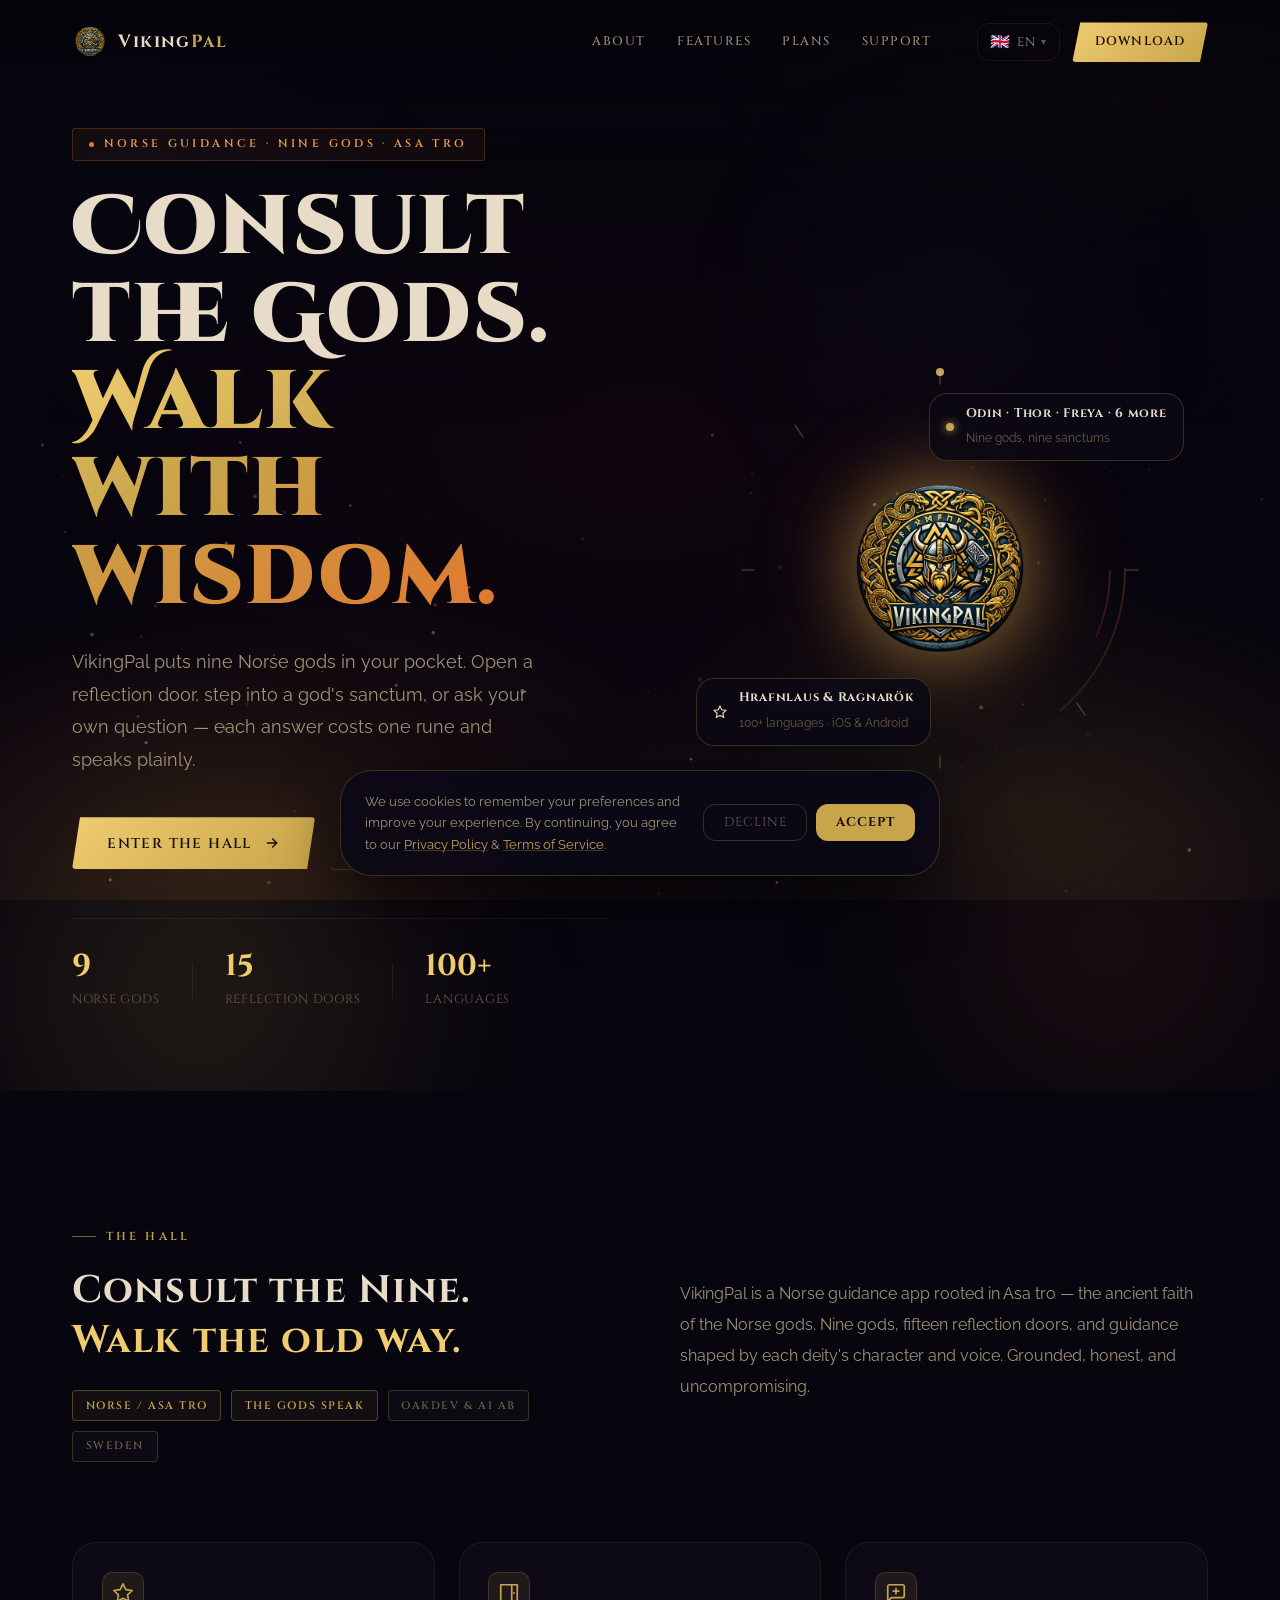
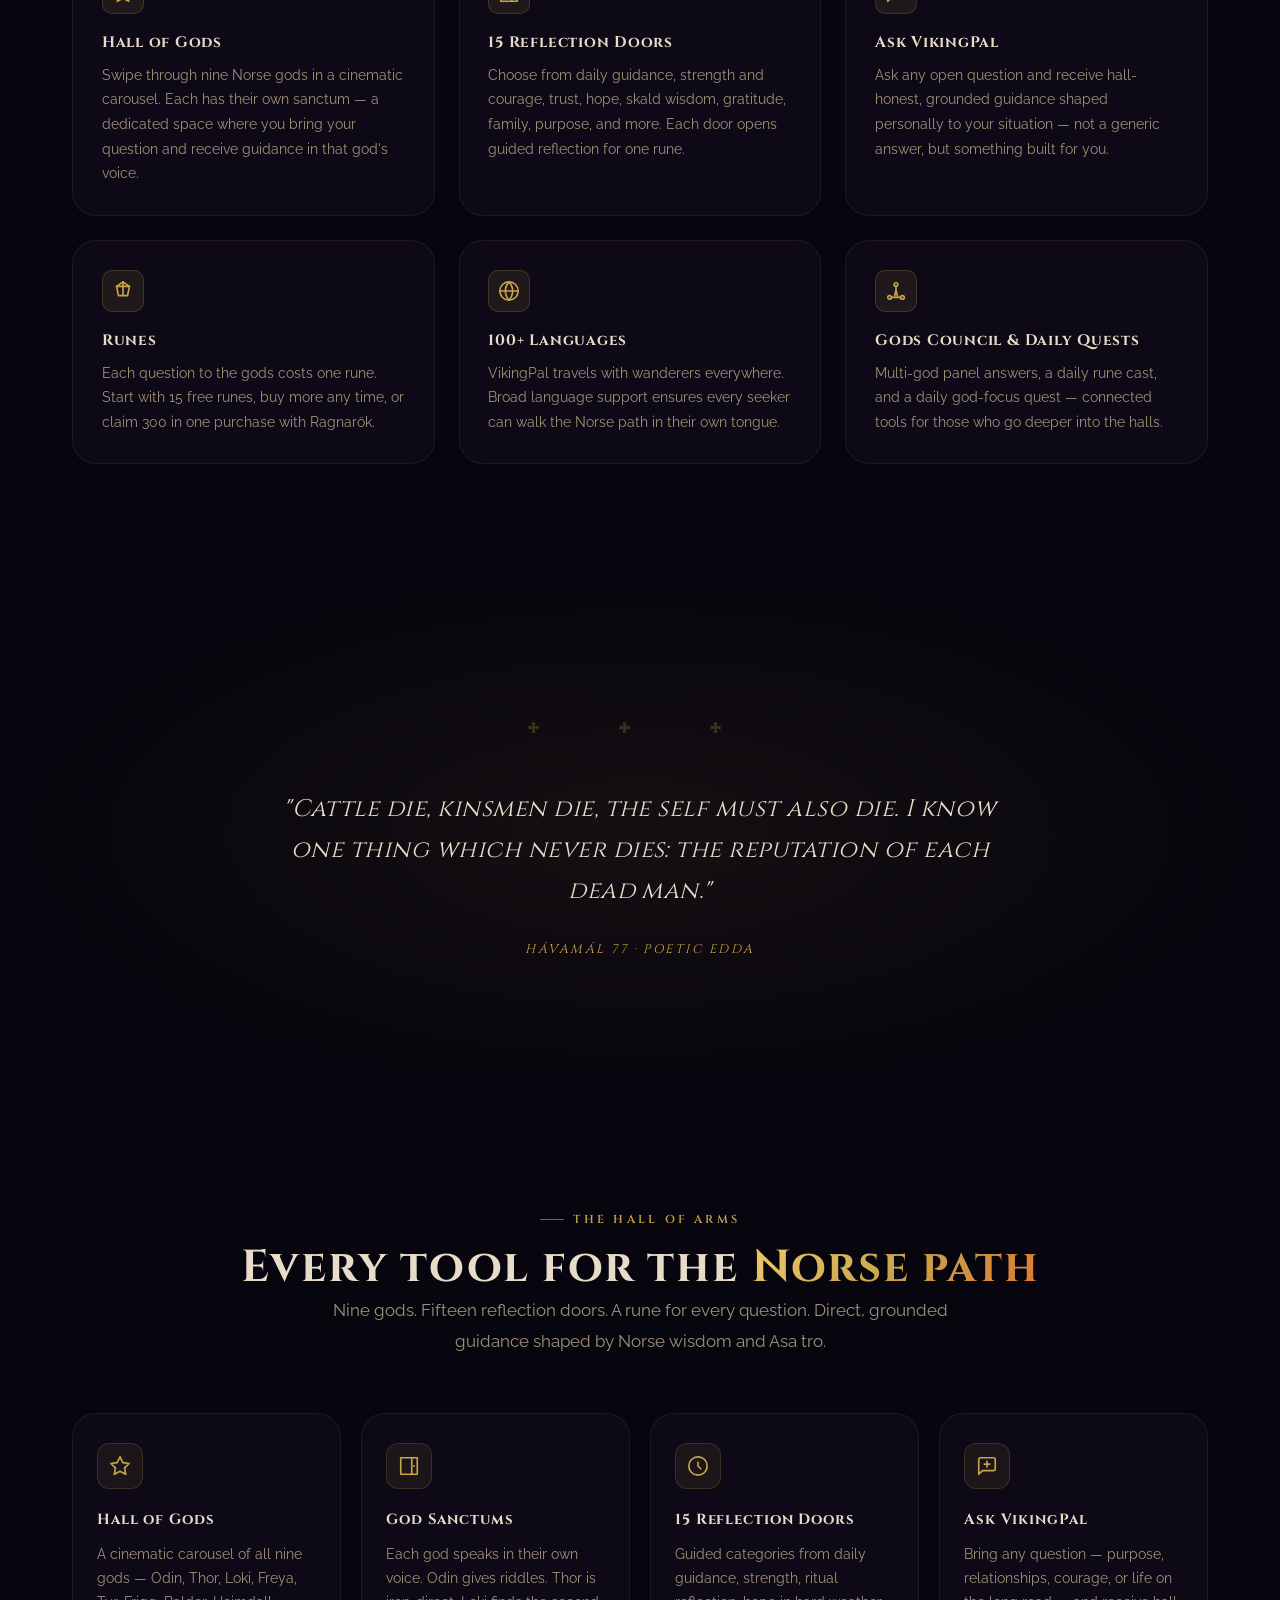
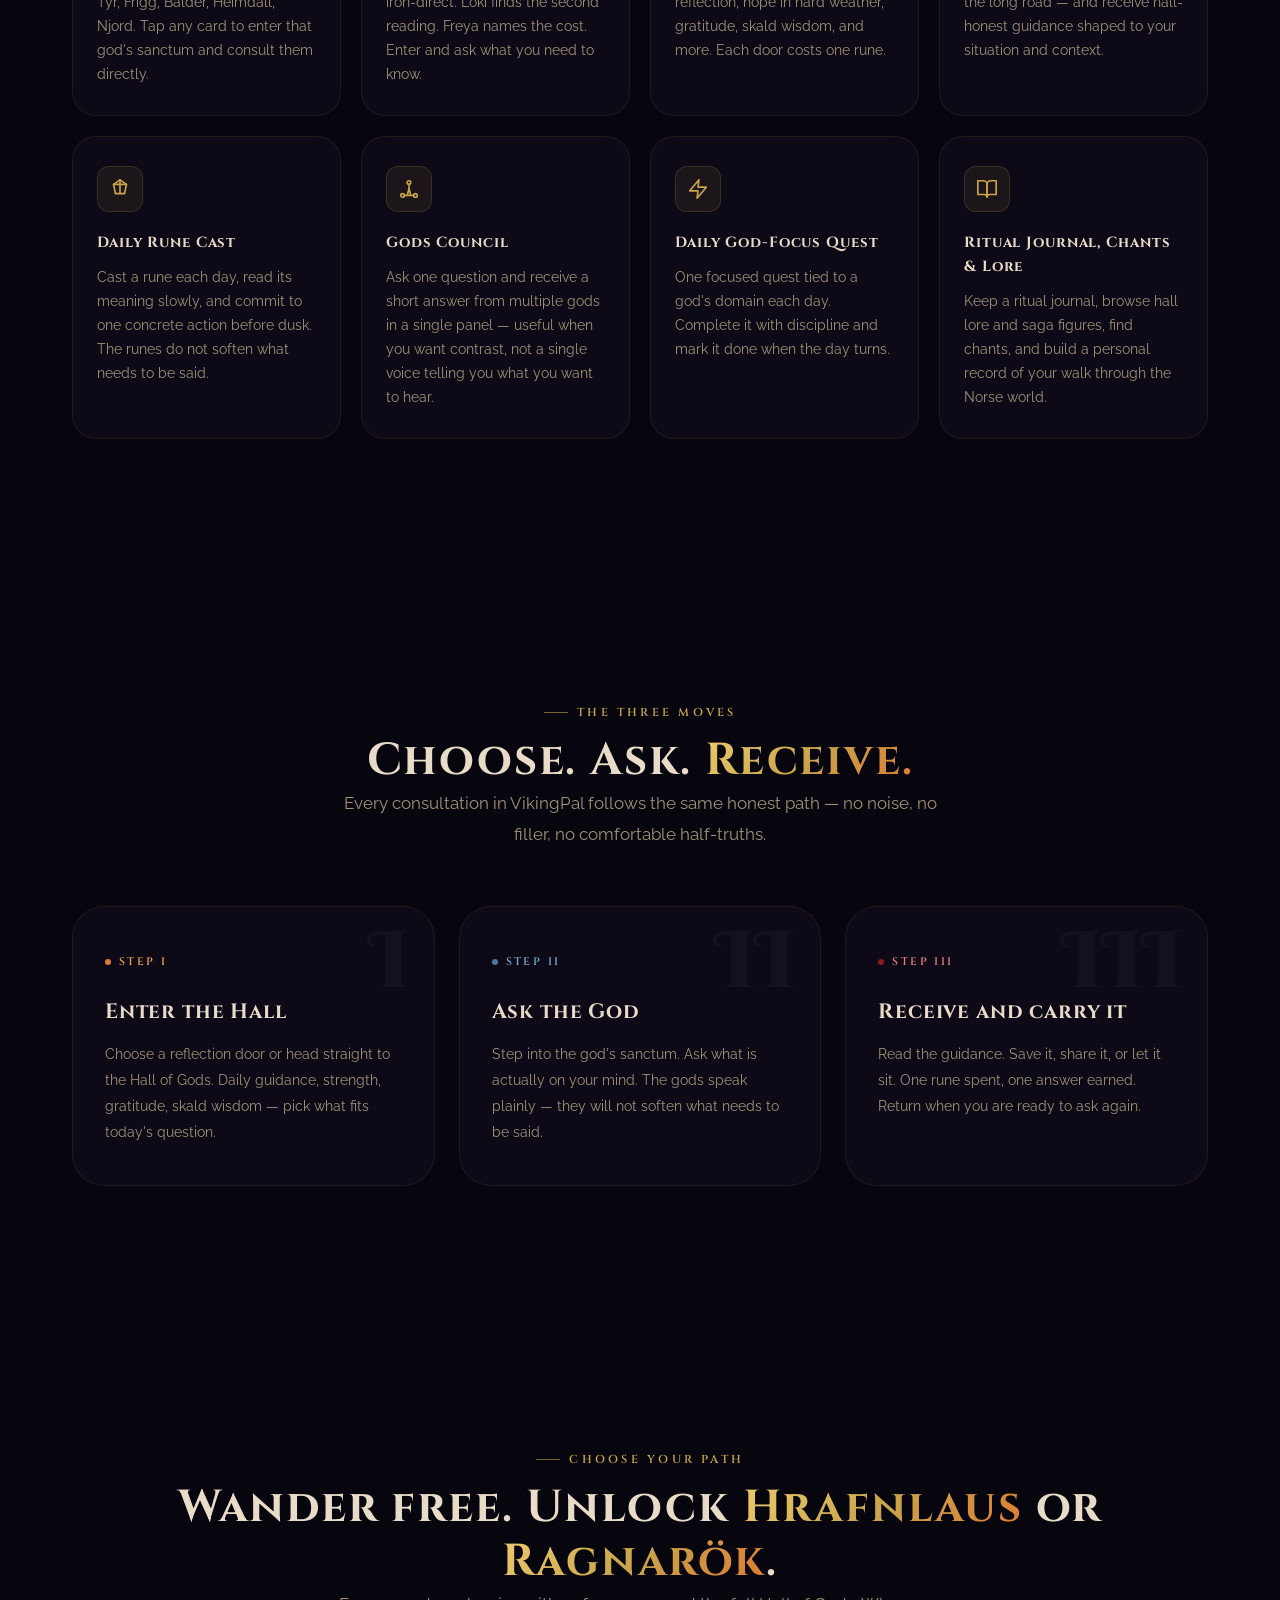
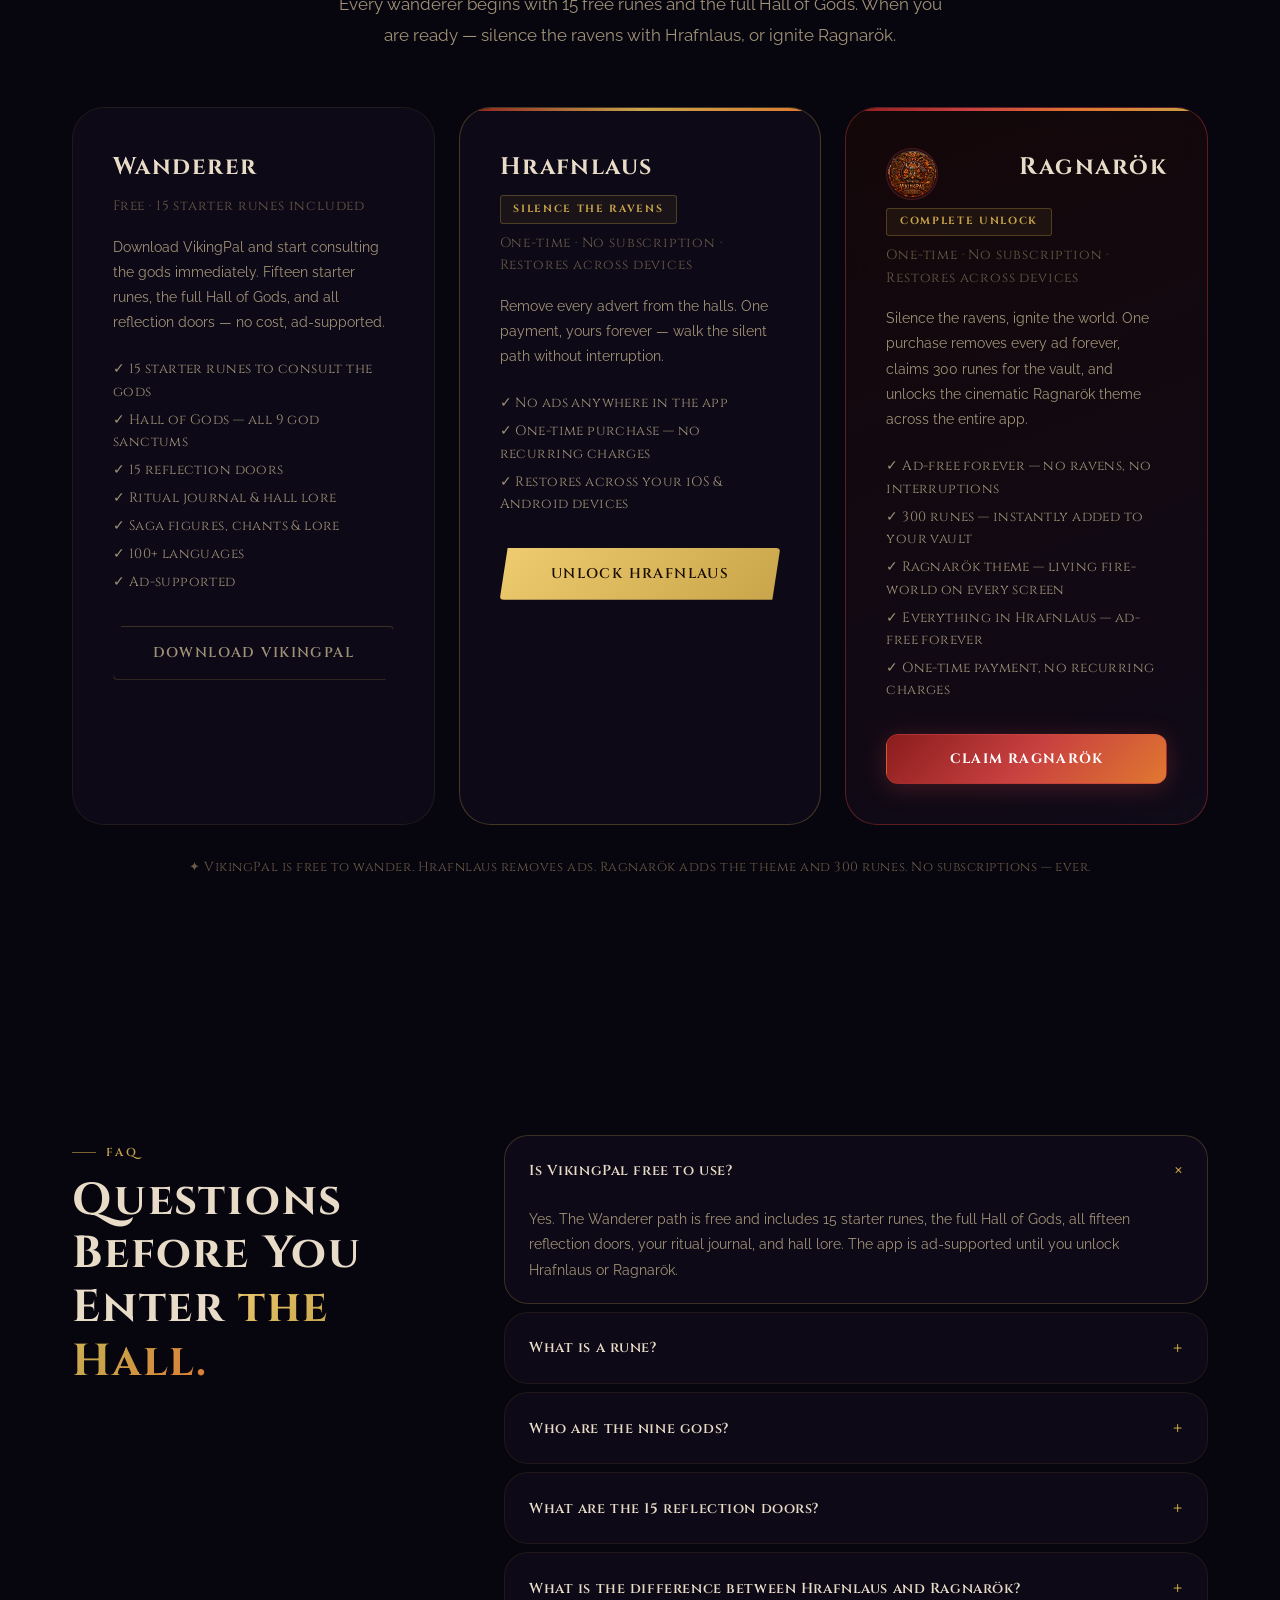
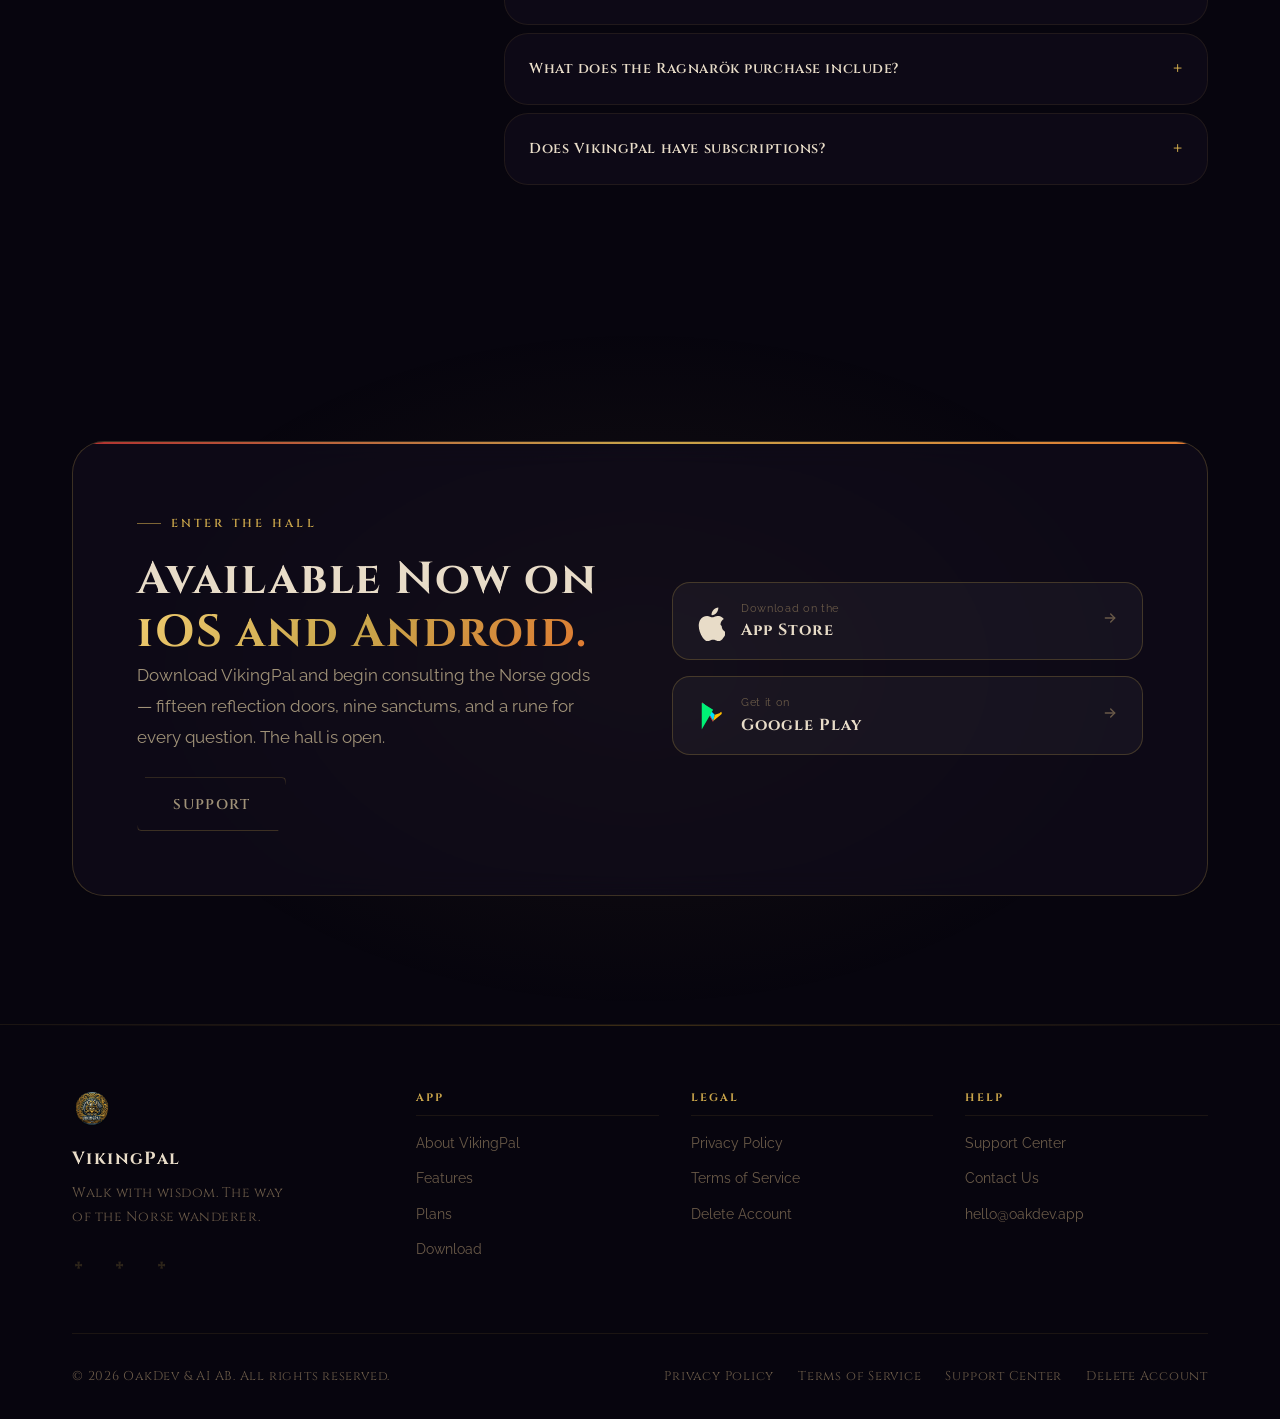
==== commit 0f04e11e: "Replace subscription marketing with Hrafnlaus and Ragnarök one-time IAP tiers. Update plans, FAQ, le" ====
--- a/index.html
+++ b/index.html
@@ -184,7 +184,7 @@
             <div class="hero-tag hero-tag--bottom">
               <svg width="14" height="14" viewBox="0 0 24 24" fill="none" stroke="currentColor" stroke-width="2" stroke-linecap="round" aria-hidden="true"><polygon points="12 2 15.09 8.26 22 9.27 17 14.14 18.18 21.02 12 17.77 5.82 21.02 7 14.14 2 9.27 8.91 8.26 12 2"/></svg>
               <div>
-                <strong>Grace &amp; Premium</strong>
+                <strong>Hrafnlaus &amp; Ragnarök</strong>
                 <span>100+ languages · iOS &amp; Android</span>
               </div>
             </div>
@@ -243,7 +243,7 @@
               <svg width="22" height="22" viewBox="0 0 24 24" fill="none" stroke="currentColor" stroke-width="1.8" stroke-linecap="round" stroke-linejoin="round" aria-hidden="true"><path d="M21 15a2 2 0 0 1-2 2H7l-4 4V5a2 2 0 0 1 2-2h14a2 2 0 0 1 2 2z"/><line x1="9" y1="10" x2="15" y2="10"/><line x1="12" y1="7" x2="12" y2="13"/></svg>
             </div>
             <div class="about-feature-card__title" data-i18n="about.f3_title">Ask VikingPal</div>
-            <p class="about-feature-card__text" data-i18n="about.f3_text">Premium. Ask any open question and receive hall-honest, grounded guidance shaped personally to your situation — not a generic answer, but something built for you.</p>
+            <p class="about-feature-card__text" data-i18n="about.f3_text">Ask any open question and receive hall-honest, grounded guidance shaped personally to your situation — not a generic answer, but something built for you.</p>
           </div>
 
           <div class="about-feature-card reveal" data-delay="100">
@@ -270,7 +270,7 @@
               <svg width="22" height="22" viewBox="0 0 24 24" fill="none" stroke="currentColor" stroke-width="1.8" stroke-linecap="round" stroke-linejoin="round" aria-hidden="true"><circle cx="12" cy="5" r="2"/><circle cx="5" cy="19" r="2"/><circle cx="19" cy="19" r="2"/><path d="M12 7v4M10.5 17.5 12 11l1.5 6.5"/><line x1="7" y1="19" x2="17" y2="19"/></svg>
             </div>
             <div class="about-feature-card__title" data-i18n="about.f6_title">Gods Council &amp; Daily Quests</div>
-            <p class="about-feature-card__text" data-i18n="about.f6_text">Premium unlocks multi-god panel answers, a daily rune cast, and a daily god-focus quest — connected tools for those who go deeper into the halls.</p>
+            <p class="about-feature-card__text" data-i18n="about.f6_text">Multi-god panel answers, a daily rune cast, and a daily god-focus quest — connected tools for those who go deeper into the halls.</p>
           </div>
         </div>
       </div>
@@ -321,7 +321,7 @@
               <svg width="22" height="22" viewBox="0 0 24 24" fill="none" stroke="currentColor" stroke-width="1.8" stroke-linecap="round" stroke-linejoin="round"><circle cx="12" cy="12" r="10"/><path d="M12 8v4l3 3"/></svg>
             </div>
             <h3 class="feature-title" data-i18n="features.reflection_title">15 Reflection Doors</h3>
-            <p class="feature-copy" data-i18n="features.reflection_text">Guided categories from daily guidance, strength, ritual reflection, hope in hard weather, gratitude, skald wisdom, and more. Ten free doors, five Premium-only.</p>
+            <p class="feature-copy" data-i18n="features.reflection_text">Guided categories from daily guidance, strength, ritual reflection, hope in hard weather, gratitude, skald wisdom, and more. Each door costs one rune.</p>
           </article>
 
           <article class="feature-card reveal" data-delay="300">
@@ -330,7 +330,7 @@
               <svg width="22" height="22" viewBox="0 0 24 24" fill="none" stroke="currentColor" stroke-width="1.8" stroke-linecap="round" stroke-linejoin="round"><path d="M21 15a2 2 0 0 1-2 2H7l-4 4V5a2 2 0 0 1 2-2h14a2 2 0 0 1 2 2z"/><line x1="9" y1="10" x2="15" y2="10"/><line x1="12" y1="7" x2="12" y2="13"/></svg>
             </div>
             <h3 class="feature-title" data-i18n="features.ask_title">Ask VikingPal</h3>
-            <p class="feature-copy" data-i18n="features.ask_text">Premium. Bring any question — purpose, relationships, courage, or life on the long road — and receive hall-honest guidance shaped to your situation and context.</p>
+            <p class="feature-copy" data-i18n="features.ask_text">Bring any question — purpose, relationships, courage, or life on the long road — and receive hall-honest guidance shaped to your situation and context.</p>
           </article>
 
           <article class="feature-card reveal" data-delay="0">
@@ -339,7 +339,7 @@
               <svg width="22" height="22" viewBox="0 0 24 24" fill="none" stroke="currentColor" stroke-width="1.8" stroke-linecap="round" stroke-linejoin="round"><polygon points="12 2 19 7 17 17 7 17 5 7 12 2"/><line x1="12" y1="2" x2="12" y2="17"/><line x1="5" y1="7" x2="19" y2="7"/></svg>
             </div>
             <h3 class="feature-title" data-i18n="features.selah_title">Daily Rune Cast</h3>
-            <p class="feature-copy" data-i18n="features.selah_text">Premium. Cast a rune each day, read its meaning slowly, and commit to one concrete action before dusk. The runes do not soften what needs to be said.</p>
+            <p class="feature-copy" data-i18n="features.selah_text">Cast a rune each day, read its meaning slowly, and commit to one concrete action before dusk. The runes do not soften what needs to be said.</p>
           </article>
 
           <article class="feature-card reveal" data-delay="100">
@@ -348,7 +348,7 @@
               <svg width="22" height="22" viewBox="0 0 24 24" fill="none" stroke="currentColor" stroke-width="1.8" stroke-linecap="round" stroke-linejoin="round"><circle cx="12" cy="5" r="2"/><circle cx="5" cy="19" r="2"/><circle cx="19" cy="19" r="2"/><path d="M12 7v4M10.5 17.5 12 11l1.5 6.5"/><line x1="7" y1="19" x2="17" y2="19"/></svg>
             </div>
             <h3 class="feature-title" data-i18n="features.letgo_title">Gods Council</h3>
-            <p class="feature-copy" data-i18n="features.letgo_text">Premium. Ask one question and receive a short answer from multiple gods in a single panel — useful when you want contrast, not a single voice telling you what you want to hear.</p>
+            <p class="feature-copy" data-i18n="features.letgo_text">Ask one question and receive a short answer from multiple gods in a single panel — useful when you want contrast, not a single voice telling you what you want to hear.</p>
           </article>
 
           <article class="feature-card reveal" data-delay="200">
@@ -357,7 +357,7 @@
               <svg width="22" height="22" viewBox="0 0 24 24" fill="none" stroke="currentColor" stroke-width="1.8" stroke-linecap="round" stroke-linejoin="round"><path d="M13 2L3 14h9l-1 8 10-12h-9l1-8z"/></svg>
             </div>
             <h3 class="feature-title" data-i18n="features.connected_title">Daily God-Focus Quest</h3>
-            <p class="feature-copy" data-i18n="features.connected_text">Premium. One focused quest tied to a god's domain each day. Complete it with discipline and mark it done when the day turns.</p>
+            <p class="feature-copy" data-i18n="features.connected_text">One focused quest tied to a god's domain each day. Complete it with discipline and mark it done when the day turns.</p>
           </article>
 
           <article class="feature-card reveal" data-delay="300">
@@ -420,54 +420,47 @@
       <div class="container">
         <div class="section-heading is-centered reveal">
           <div class="eyebrow" data-i18n="plans.eyebrow">Choose Your Path</div>
-          <h2 class="section-title" data-i18n-html="plans.title">Begin with <em>Grace</em>. Rise with <em>Premium</em>.</h2>
-          <p class="section-copy" data-i18n="plans.subtitle">Every wanderer begins with 15 free runes and the full Hall of Gods. When you are ready — go deeper, silence the ravens, or ignite Ragnarök.</p>
+          <h2 class="section-title" data-i18n-html="plans.title">Wander free. Unlock <em>Hrafnlaus</em> or <em>Ragnarök</em>.</h2>
+          <p class="section-copy" data-i18n="plans.subtitle">Every wanderer begins with 15 free runes and the full Hall of Gods. When you are ready — silence the ravens with Hrafnlaus, or ignite Ragnarök.</p>
         </div>
 
         <div class="plans-grid reveal">
-          <!-- Grace (free) -->
+          <!-- Wanderer (free) -->
           <article class="plan-card">
             <div class="plan-card-header">
-              <h3 class="card-title" data-i18n="plans.grace_tier">Grace</h3>
-            </div>
-            <p class="plan-price" data-i18n="plans.grace_price">Free · 15 starter runes included</p>
-            <p class="card-copy" data-i18n="plans.grace_desc">Download VikingPal and start consulting the gods immediately. Fifteen starter runes, the full Hall of Gods, and ten free reflection doors — no cost.</p>
+              <h3 class="card-title" data-i18n="plans.wanderer_tier">Wanderer</h3>
+            </div>
+            <p class="plan-price" data-i18n="plans.wanderer_price">Free · 15 starter runes included</p>
+            <p class="card-copy" data-i18n="plans.wanderer_desc">Download VikingPal and start consulting the gods immediately. Fifteen starter runes, the full Hall of Gods, and all reflection doors — no cost, ad-supported.</p>
             <ul class="plan-list">
-              <li data-i18n="plans.grace_f1">✓   15 starter runes to consult the gods</li>
-              <li data-i18n="plans.grace_f2">✓   Hall of Gods — all 9 god sanctums</li>
-              <li data-i18n="plans.grace_f3">✓   10 free reflection doors</li>
-              <li data-i18n="plans.grace_f4">✓   Ritual journal &amp; hall lore</li>
-              <li data-i18n="plans.grace_f5">✓   Saga figures, chants &amp; lore</li>
-              <li data-i18n="plans.grace_f6">✓   100+ languages</li>
-              <li data-i18n="plans.grace_f7">✓   Ad-supported</li>
-              <li data-i18n="plans.grace_f8">✗   Ask VikingPal (Premium)</li>
-              <li data-i18n="plans.grace_f9">✗   Gods Council, Rune Cast &amp; Daily Quest</li>
+              <li data-i18n="plans.wanderer_f1">✓   15 starter runes to consult the gods</li>
+              <li data-i18n="plans.wanderer_f2">✓   Hall of Gods — all 9 god sanctums</li>
+              <li data-i18n="plans.wanderer_f3">✓   15 reflection doors</li>
+              <li data-i18n="plans.wanderer_f4">✓   Ritual journal &amp; hall lore</li>
+              <li data-i18n="plans.wanderer_f5">✓   Saga figures, chants &amp; lore</li>
+              <li data-i18n="plans.wanderer_f6">✓   100+ languages</li>
+              <li data-i18n="plans.wanderer_f7">✓   Ad-supported</li>
             </ul>
             <div class="plans-actions">
-              <a href="#download" class="btn btn--outline" style="width:100%; justify-content: center;" data-i18n="plans.grace_btn">Download VikingPal</a>
-            </div>
-          </article>
-
-          <!-- Premium -->
+              <a href="#download" class="btn btn--outline" style="width:100%; justify-content: center;" data-i18n="plans.wanderer_btn">Download VikingPal</a>
+            </div>
+          </article>
+
+          <!-- Hrafnlaus -->
           <article class="plan-card plan-card--featured">
             <div class="plan-card-header">
-              <h3 class="card-title" data-i18n="plans.premium_tier">Premium</h3>
-              <span class="plan-tag" data-i18n="plans.premium_badge">Most Powerful</span>
-            </div>
-            <p class="plan-price" data-i18n="plans.premium_price">Subscription · Billed monthly or yearly</p>
-            <p class="card-copy" data-i18n="plans.premium_desc">Unlock the full hall. Ask VikingPal any question, open all fifteen reflection doors, and access the Connected Features hub — rune cast, gods council, and daily quests.</p>
+              <h3 class="card-title" data-i18n="plans.hrafnlaus_tier">Hrafnlaus</h3>
+              <span class="plan-tag" data-i18n="plans.hrafnlaus_badge">Silence the Ravens</span>
+            </div>
+            <p class="plan-price" data-i18n="plans.hrafnlaus_price">One-time · No subscription · Restores across devices</p>
+            <p class="card-copy" data-i18n="plans.hrafnlaus_desc">Remove every advert from the halls. One payment, yours forever — walk the silent path without interruption.</p>
             <ul class="plan-list">
-              <li data-i18n="plans.premium_f1">✓   Everything in Grace</li>
-              <li data-i18n="plans.premium_f2">✓   Ask VikingPal — the gods answer your question</li>
-              <li data-i18n="plans.premium_f3">✓   All 15 reflection doors unlocked</li>
-              <li data-i18n="plans.premium_f4">✓   Daily Rune Cast</li>
-              <li data-i18n="plans.premium_f5">✓   Gods Council — multi-god panel answers</li>
-              <li data-i18n="plans.premium_f6">✓   Daily God-Focus Quest</li>
-              <li data-i18n="plans.premium_f7">✓   Deeper personalization</li>
-              <li data-i18n="plans.premium_f8">✓   Priority access to new features</li>
+              <li data-i18n="plans.hrafnlaus_f1">✓   No ads anywhere in the app</li>
+              <li data-i18n="plans.hrafnlaus_f2">✓   One-time purchase — no recurring charges</li>
+              <li data-i18n="plans.hrafnlaus_f3">✓   Restores across your iOS &amp; Android devices</li>
             </ul>
             <div class="plans-actions">
-              <a href="#download" class="btn btn--gold" style="width:100%; justify-content: center;" data-i18n="plans.premium_btn">Start Premium</a>
+              <a href="#download" class="btn btn--gold" style="width:100%; justify-content: center;" data-i18n="plans.hrafnlaus_btn">Unlock Hrafnlaus</a>
             </div>
           </article>
 
@@ -477,25 +470,25 @@
               <div class="ragnarok-logo-wrap" aria-hidden="true">
                 <img src="/assets/main-logo-ragnarok-transparent.png" alt="" class="ragnarok-logo-img">
               </div>
-              <h3 class="card-title ragnarok-title">Ragnarök</h3>
-              <span class="plan-tag plan-tag--ragnarok">One-Time Purchase</span>
-            </div>
-            <p class="plan-price">One-time · No subscription · Restores across devices</p>
-            <p class="card-copy">Silence the ravens, ignite the world. One purchase removes every ad forever, claims 300 runes for the vault, and unlocks the cinematic Ragnarök theme across the entire app.</p>
+              <h3 class="card-title ragnarok-title" data-i18n="plans.ragnarok_tier">Ragnarök</h3>
+              <span class="plan-tag plan-tag--ragnarok" data-i18n="plans.ragnarok_badge">Complete Unlock</span>
+            </div>
+            <p class="plan-price" data-i18n="plans.ragnarok_price">One-time · No subscription · Restores across devices</p>
+            <p class="card-copy" data-i18n="plans.ragnarok_desc">Silence the ravens, ignite the world. One purchase removes every ad forever, claims 300 runes for the vault, and unlocks the cinematic Ragnarök theme across the entire app.</p>
             <ul class="plan-list">
-              <li>✓   <strong>Ad-free forever</strong> — no ravens, no interruptions</li>
-              <li>✓   <strong>300 runes</strong> — instantly added to your vault</li>
-              <li>✓   <strong>Ragnarök theme</strong> — living fire-world on every screen</li>
-              <li>✓   One-time payment, no recurring charges</li>
-              <li>✓   Restores across your iOS &amp; Android devices</li>
+              <li data-i18n="plans.ragnarok_f1">✓   Ad-free forever — no ravens, no interruptions</li>
+              <li data-i18n="plans.ragnarok_f2">✓   300 runes — instantly added to your vault</li>
+              <li data-i18n="plans.ragnarok_f3">✓   Ragnarök theme — living fire-world on every screen</li>
+              <li data-i18n="plans.ragnarok_f4">✓   Everything in Hrafnlaus — ad-free forever</li>
+              <li data-i18n="plans.ragnarok_f5">✓   One-time payment, no recurring charges</li>
             </ul>
             <div class="plans-actions">
-              <a href="#download" class="btn btn--ragnarok" style="width:100%; justify-content: center;">Claim Ragnarök</a>
-            </div>
-          </article>
-        </div>
-
-        <p class="plan-note reveal" data-i18n="plans.note">✦   Grace keeps the hall accessible to every wanderer. Premium unlocks personal guidance, all doors, and the full connected hub.</p>
+              <a href="#download" class="btn btn--ragnarok" style="width:100%; justify-content: center;" data-i18n="plans.ragnarok_btn">Claim Ragnarök</a>
+            </div>
+          </article>
+        </div>
+
+        <p class="plan-note reveal" data-i18n="plans.note">✦   VikingPal is free to wander. Hrafnlaus removes ads. Ragnarök adds the theme and 300 runes. No subscriptions — ever.</p>
       </div>
     </section>
 
@@ -510,7 +503,7 @@
         <div class="faq-list reveal">
           <details class="faq-item" open>
             <summary data-i18n="faq.q1">Is VikingPal free to use?</summary>
-            <p data-i18n="faq.a1">Yes. The Grace tier is free and includes 15 starter runes, the full Hall of Gods, ten free reflection doors, your ritual journal, and hall lore. Premium unlocks Ask VikingPal, all fifteen reflection doors, and the Connected Features hub.</p>
+            <p data-i18n="faq.a1">Yes. The Wanderer path is free and includes 15 starter runes, the full Hall of Gods, all fifteen reflection doors, your ritual journal, and hall lore. The app is ad-supported until you unlock Hrafnlaus or Ragnarök.</p>
           </details>
 
           <details class="faq-item">
@@ -525,17 +518,22 @@
 
           <details class="faq-item">
             <summary data-i18n="faq.q4">What are the 15 reflection doors?</summary>
-            <p data-i18n="faq.a4">Daily hall guidance, trust and inner strength, ritual reflection, hope in heavy weather, forgiveness, love and compassion, strength and courage, gratitude, purpose and calling, family and relationships, peace and restless mind, skald wisdom, humility and character, overcoming temptation, and evening hall close. Five doors are Premium-only.</p>
+            <p data-i18n="faq.a4">Daily hall guidance, trust and inner strength, ritual reflection, hope in heavy weather, forgiveness, love and compassion, strength and courage, gratitude, purpose and calling, family and relationships, peace and restless mind, skald wisdom, humility and character, overcoming temptation, and evening hall close. Each door costs one rune.</p>
           </details>
 
           <details class="faq-item">
-            <summary data-i18n="faq.q5">What is Ask VikingPal?</summary>
-            <p data-i18n="faq.a5">Ask VikingPal is a Premium feature. Bring any open question — purpose, courage, relationships, daily struggle — and receive hall-honest, grounded guidance shaped to you and your situation. Not a generic answer — something built for what you actually asked.</p>
+            <summary data-i18n="faq.q5">What is the difference between Hrafnlaus and Ragnarök?</summary>
+            <p data-i18n="faq.a5">Hrafnlaus is a one-time purchase that permanently removes every ad from the app. Ragnarök includes everything in Hrafnlaus — ad-free forever — plus 300 runes added to your vault and the cinematic Ragnarök theme. Both are one-time purchases with no subscription.</p>
           </details>
 
           <details class="faq-item">
             <summary data-i18n="faq.q6">What does the Ragnarök purchase include?</summary>
             <p data-i18n="faq.a6">Ragnarök is a one-time purchase that permanently removes every ad from the app, adds 300 runes to your vault, and unlocks the cinematic Ragnarök theme — a living fire-world with unique atmosphere on every screen. No subscription. Restores across your devices.</p>
+          </details>
+
+          <details class="faq-item">
+            <summary data-i18n="faq.q7">Does VikingPal have subscriptions?</summary>
+            <p data-i18n="faq.a7">No. VikingPal does not sell subscriptions. You can wander for free with ads, unlock Hrafnlaus or Ragnarök once to remove ads (and claim runes with Ragnarök), or buy rune top-ups whenever you need more.</p>
           </details>
         </div>
       </div>
